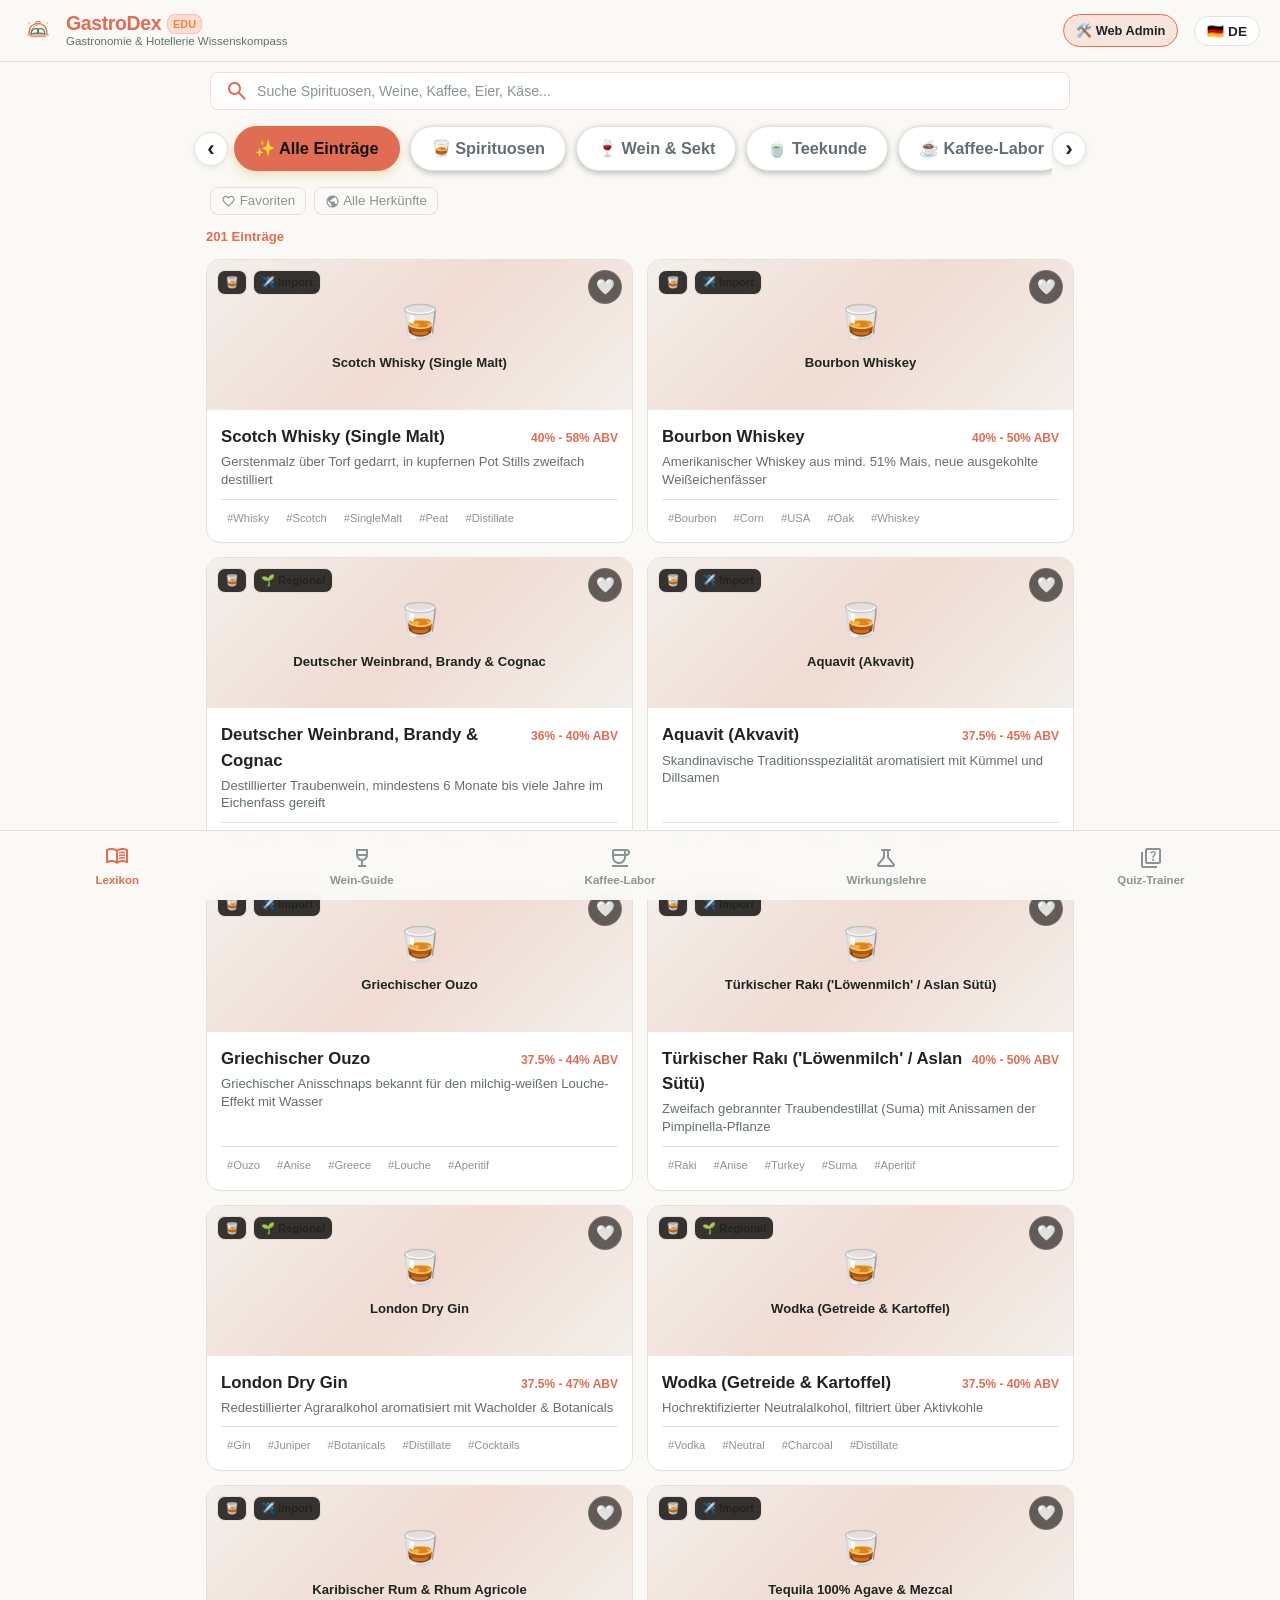
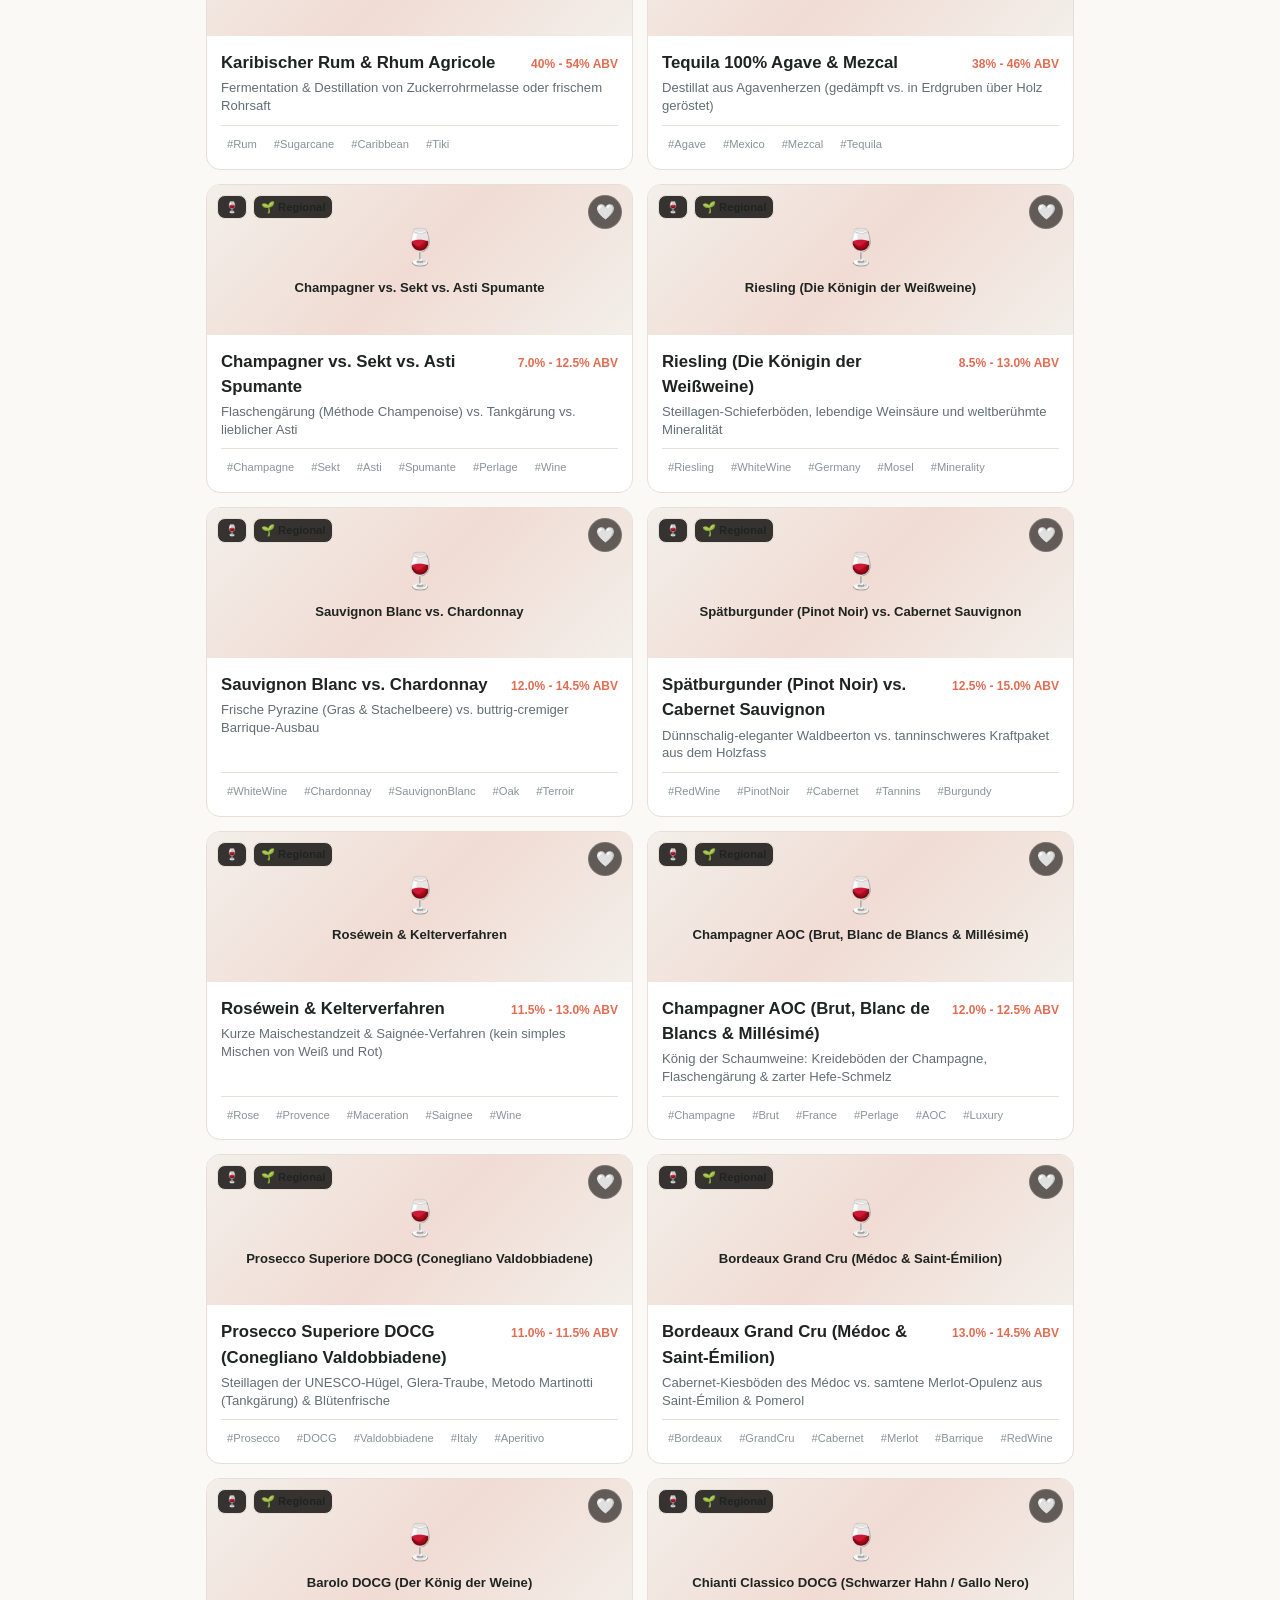
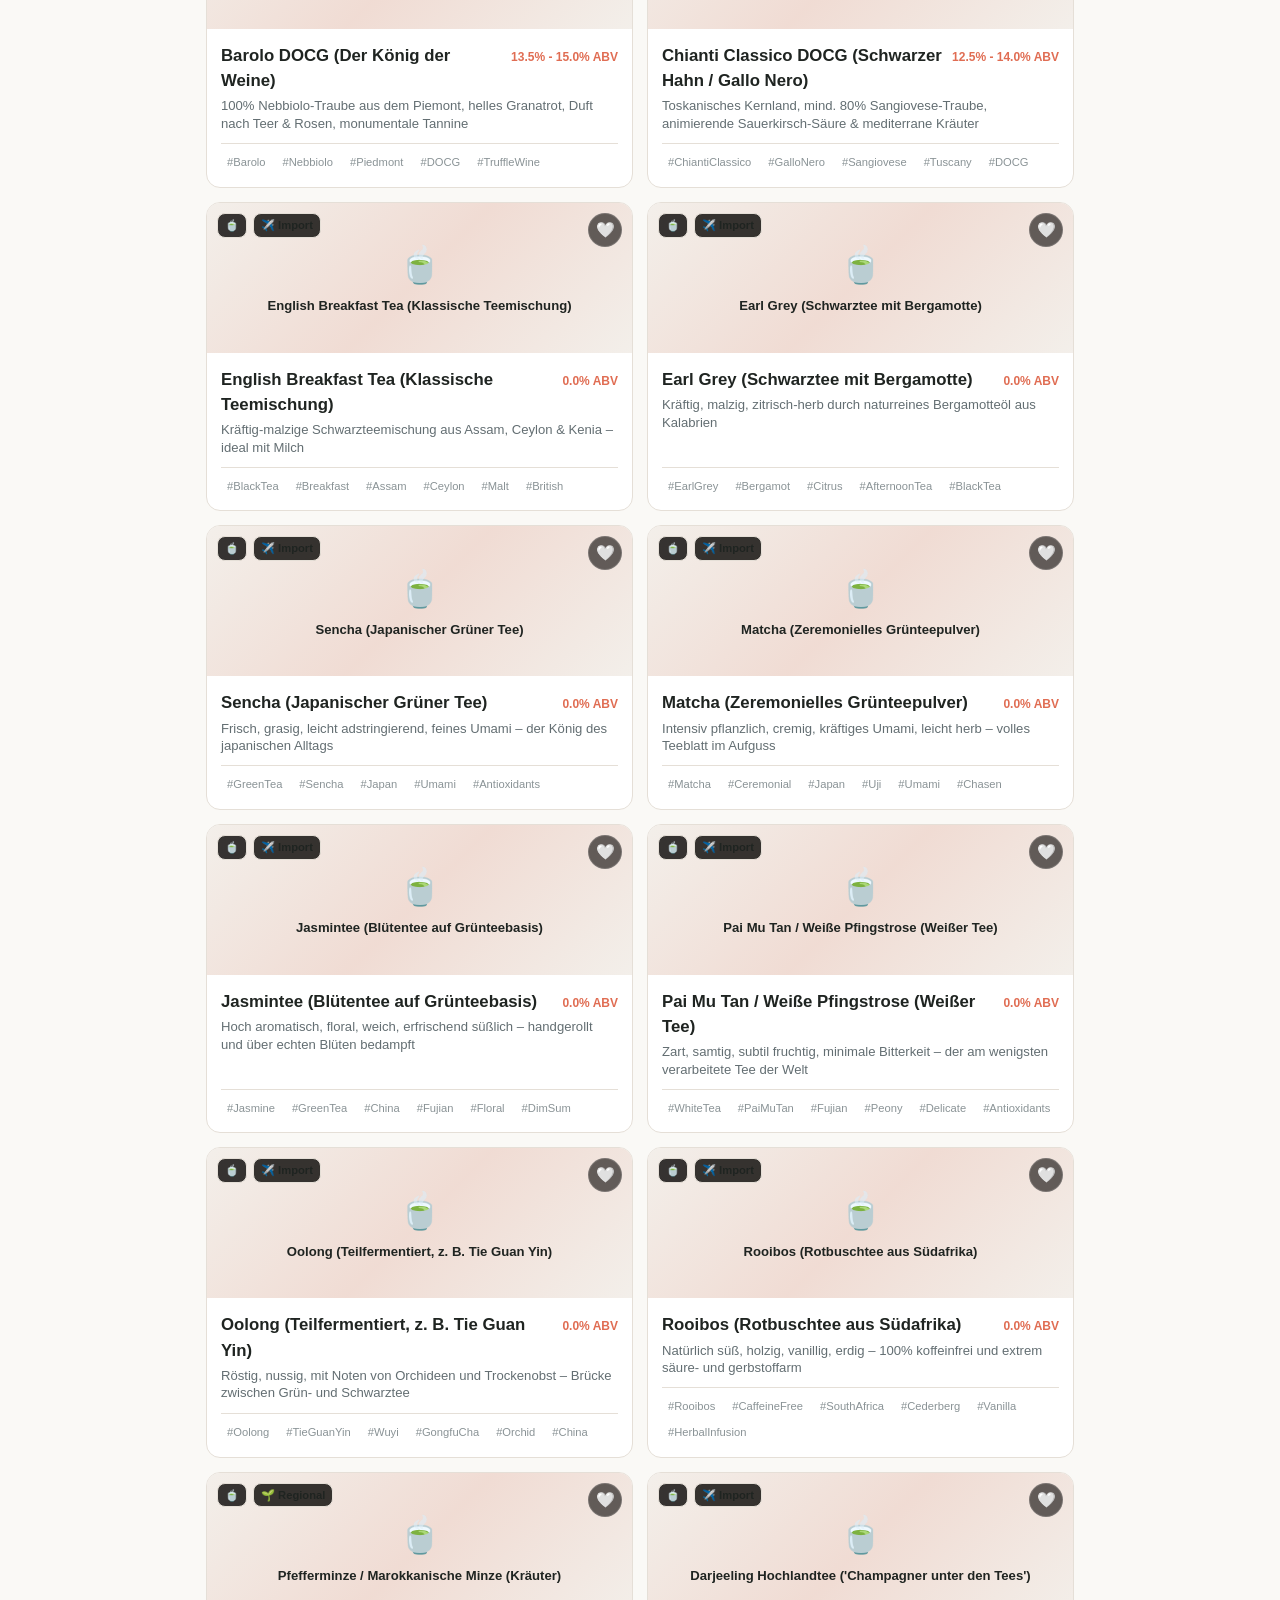
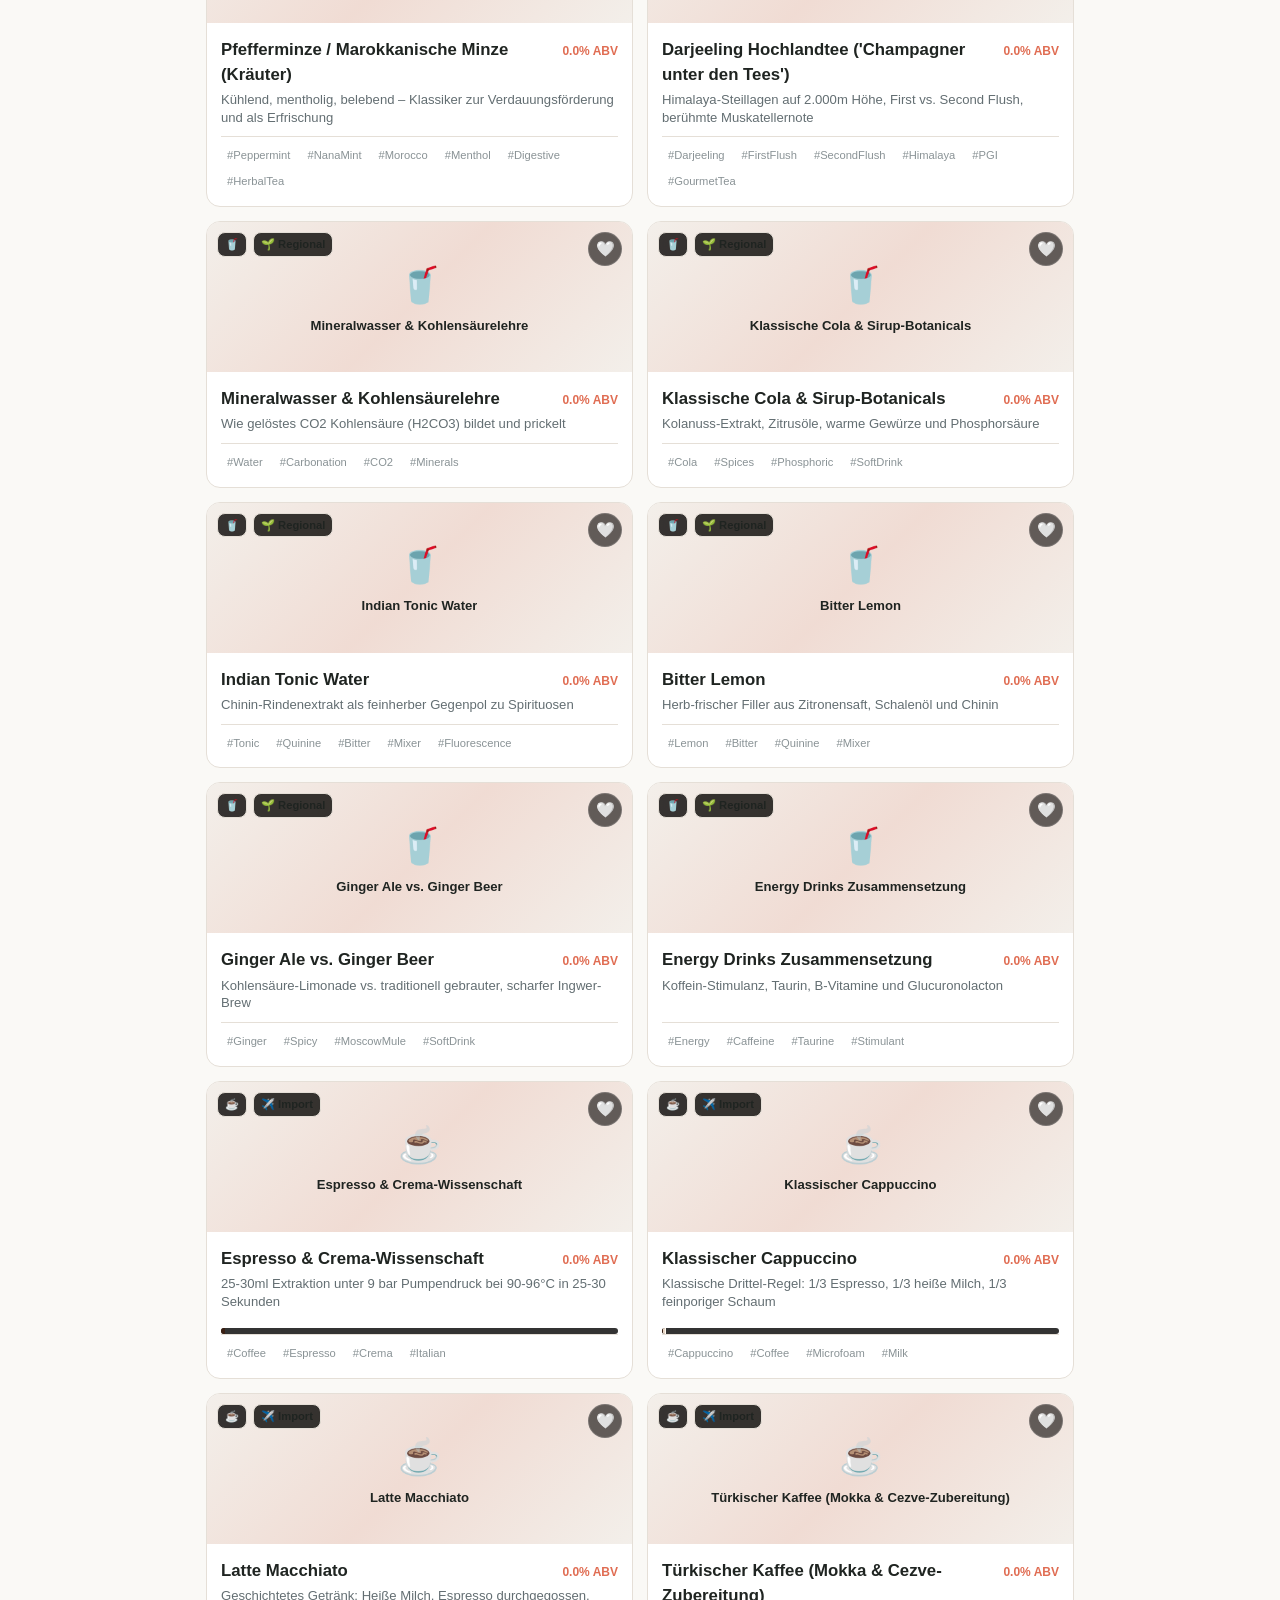
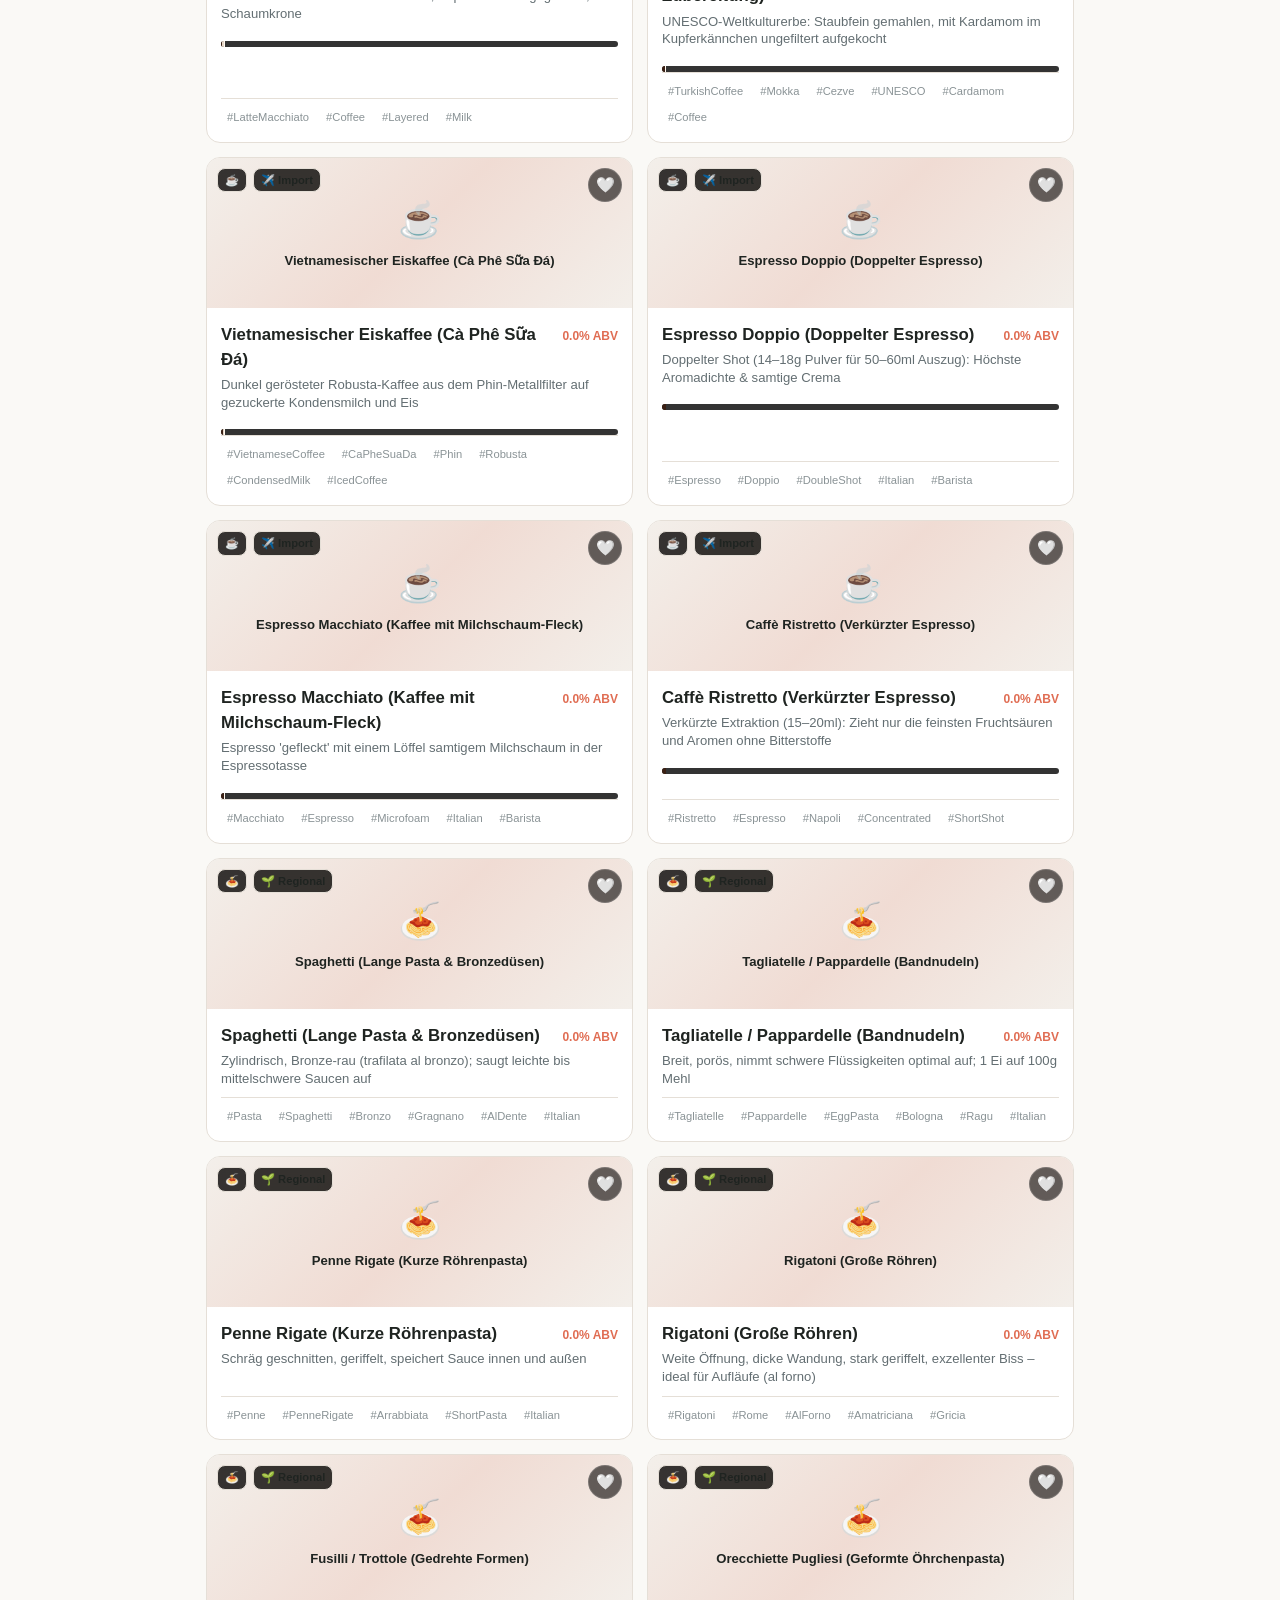
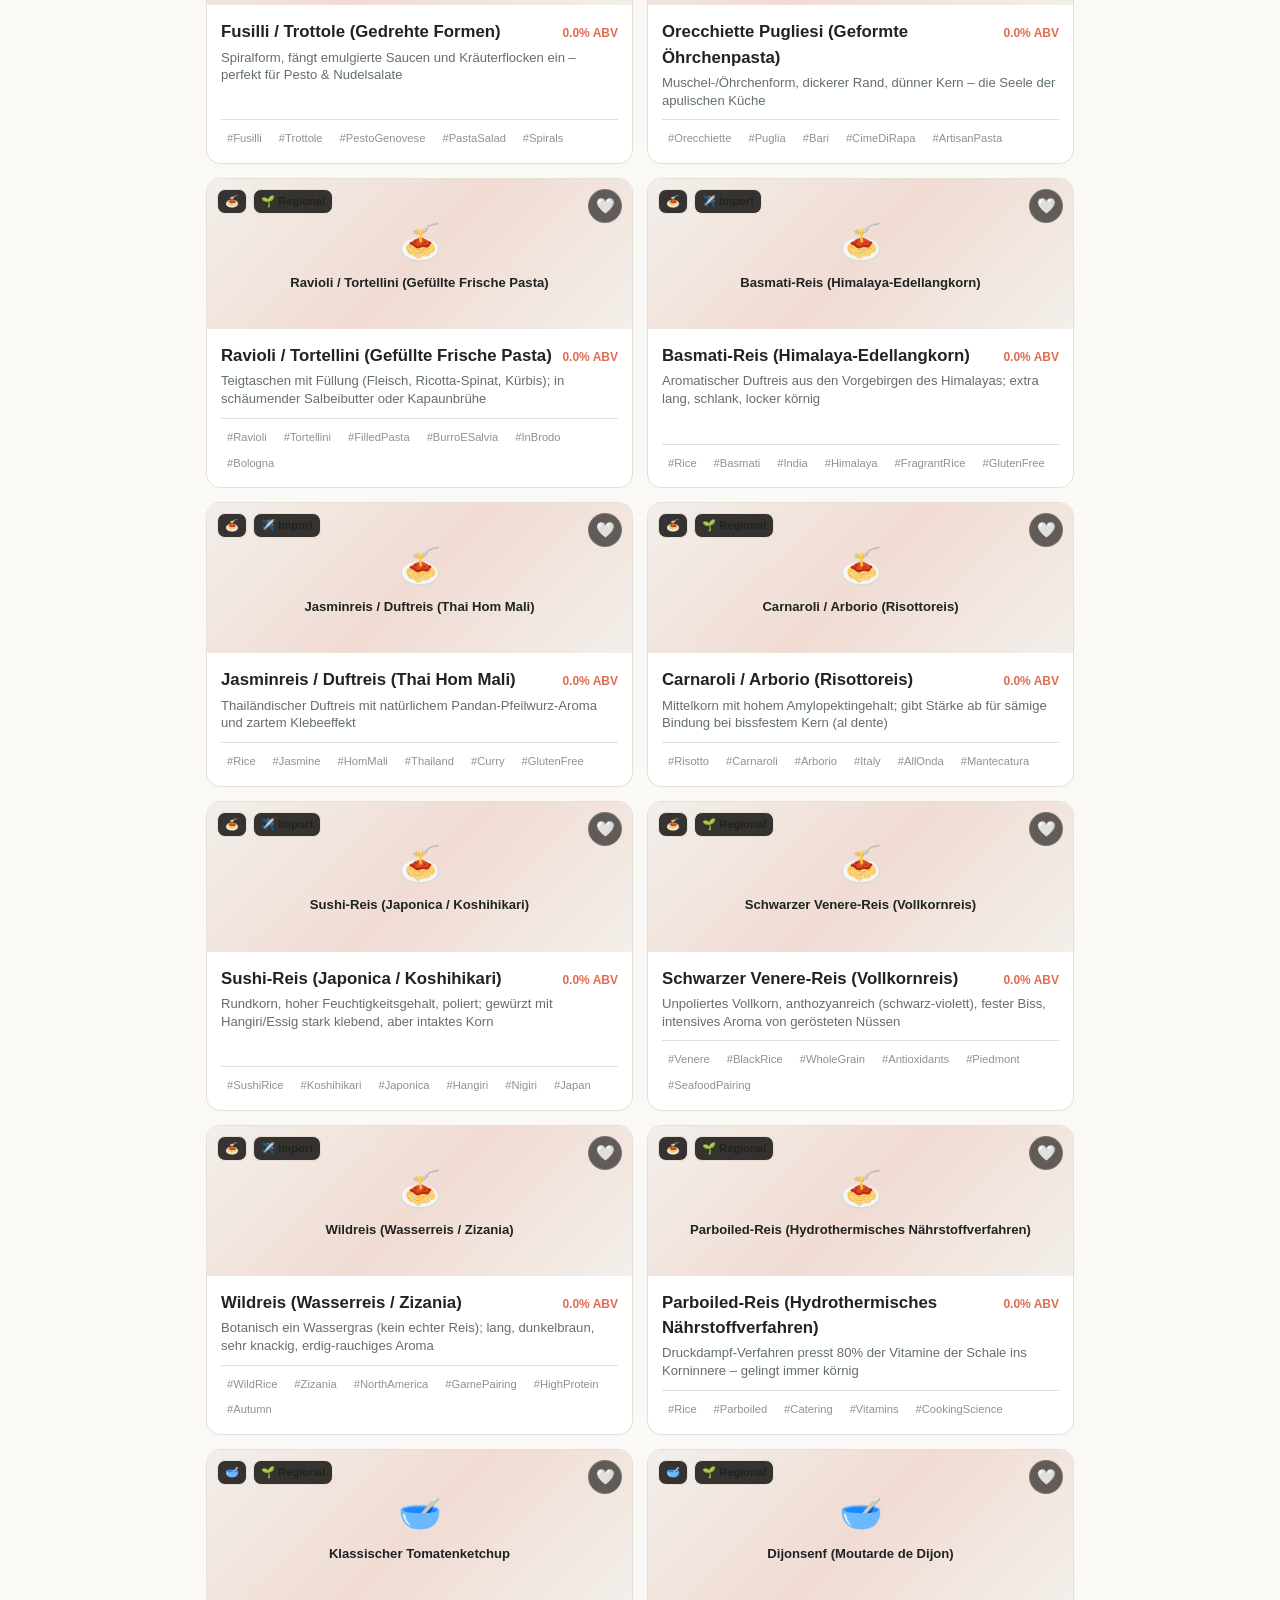
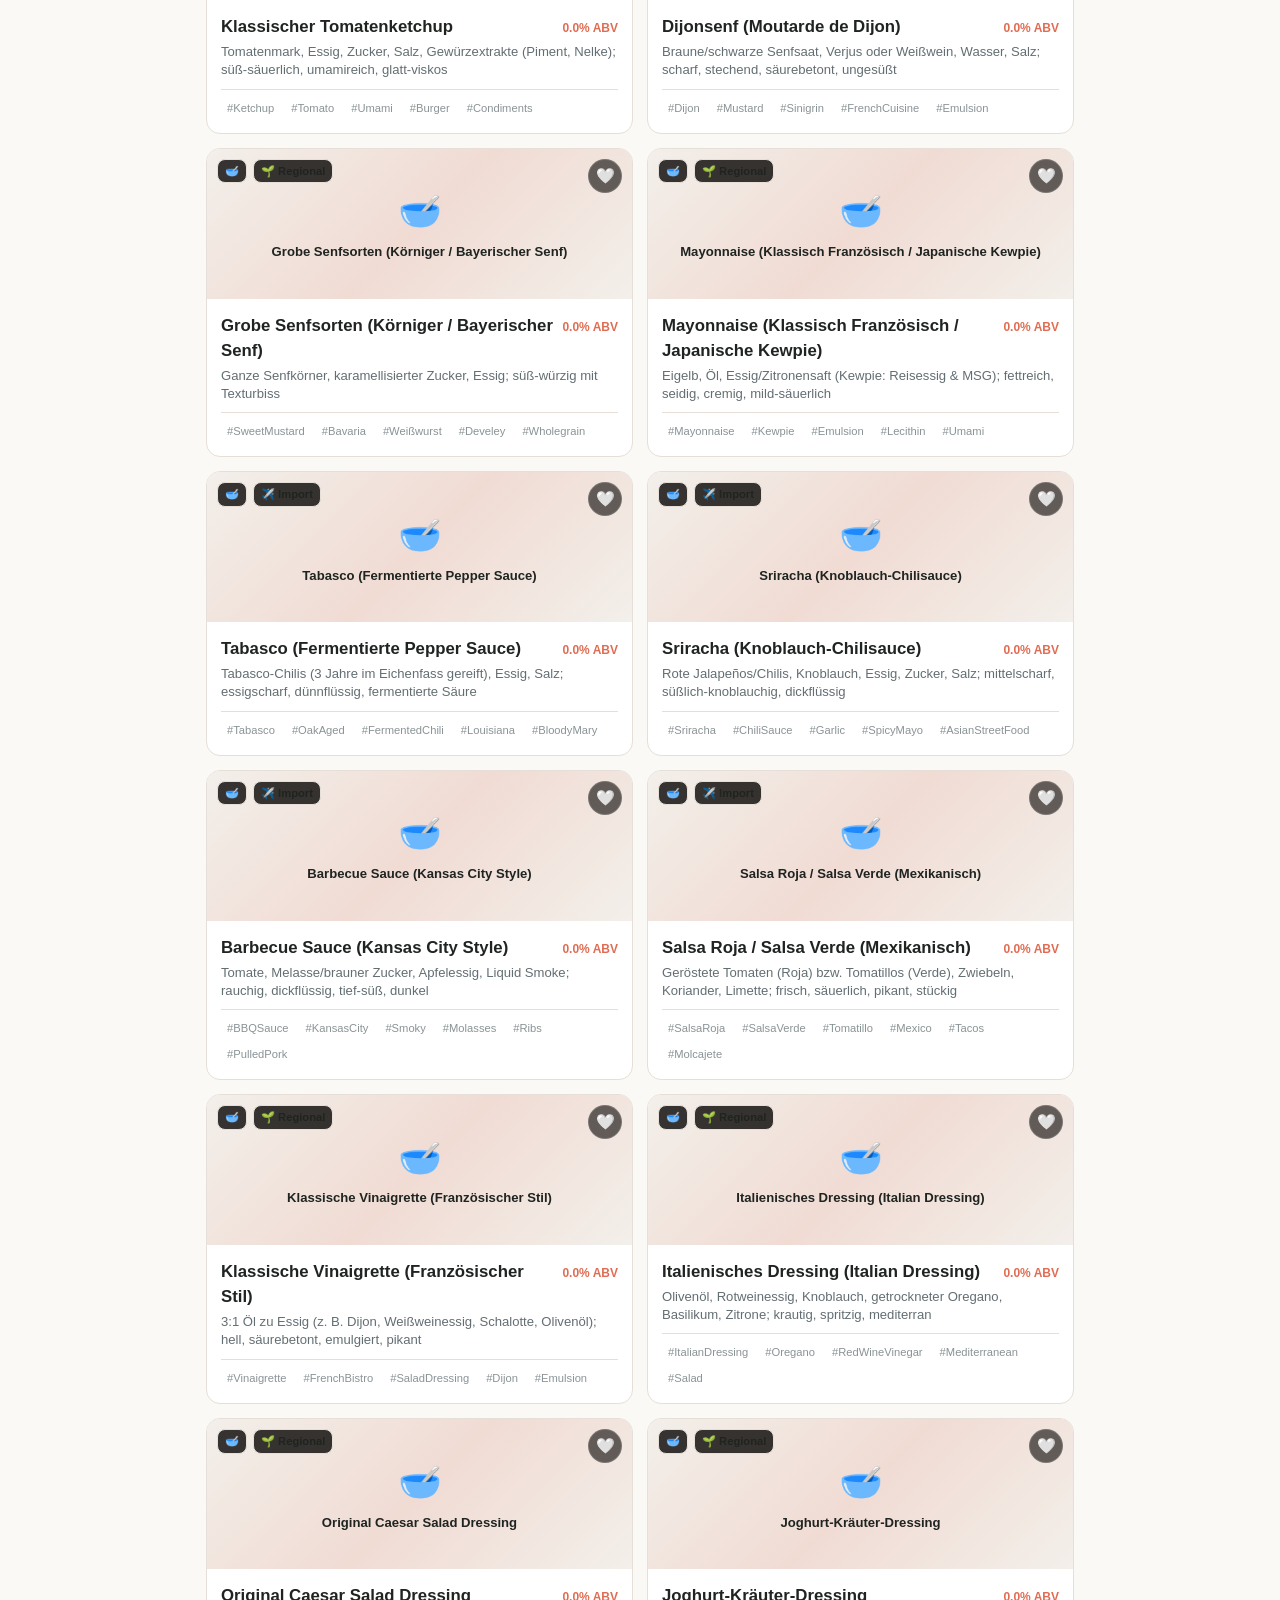
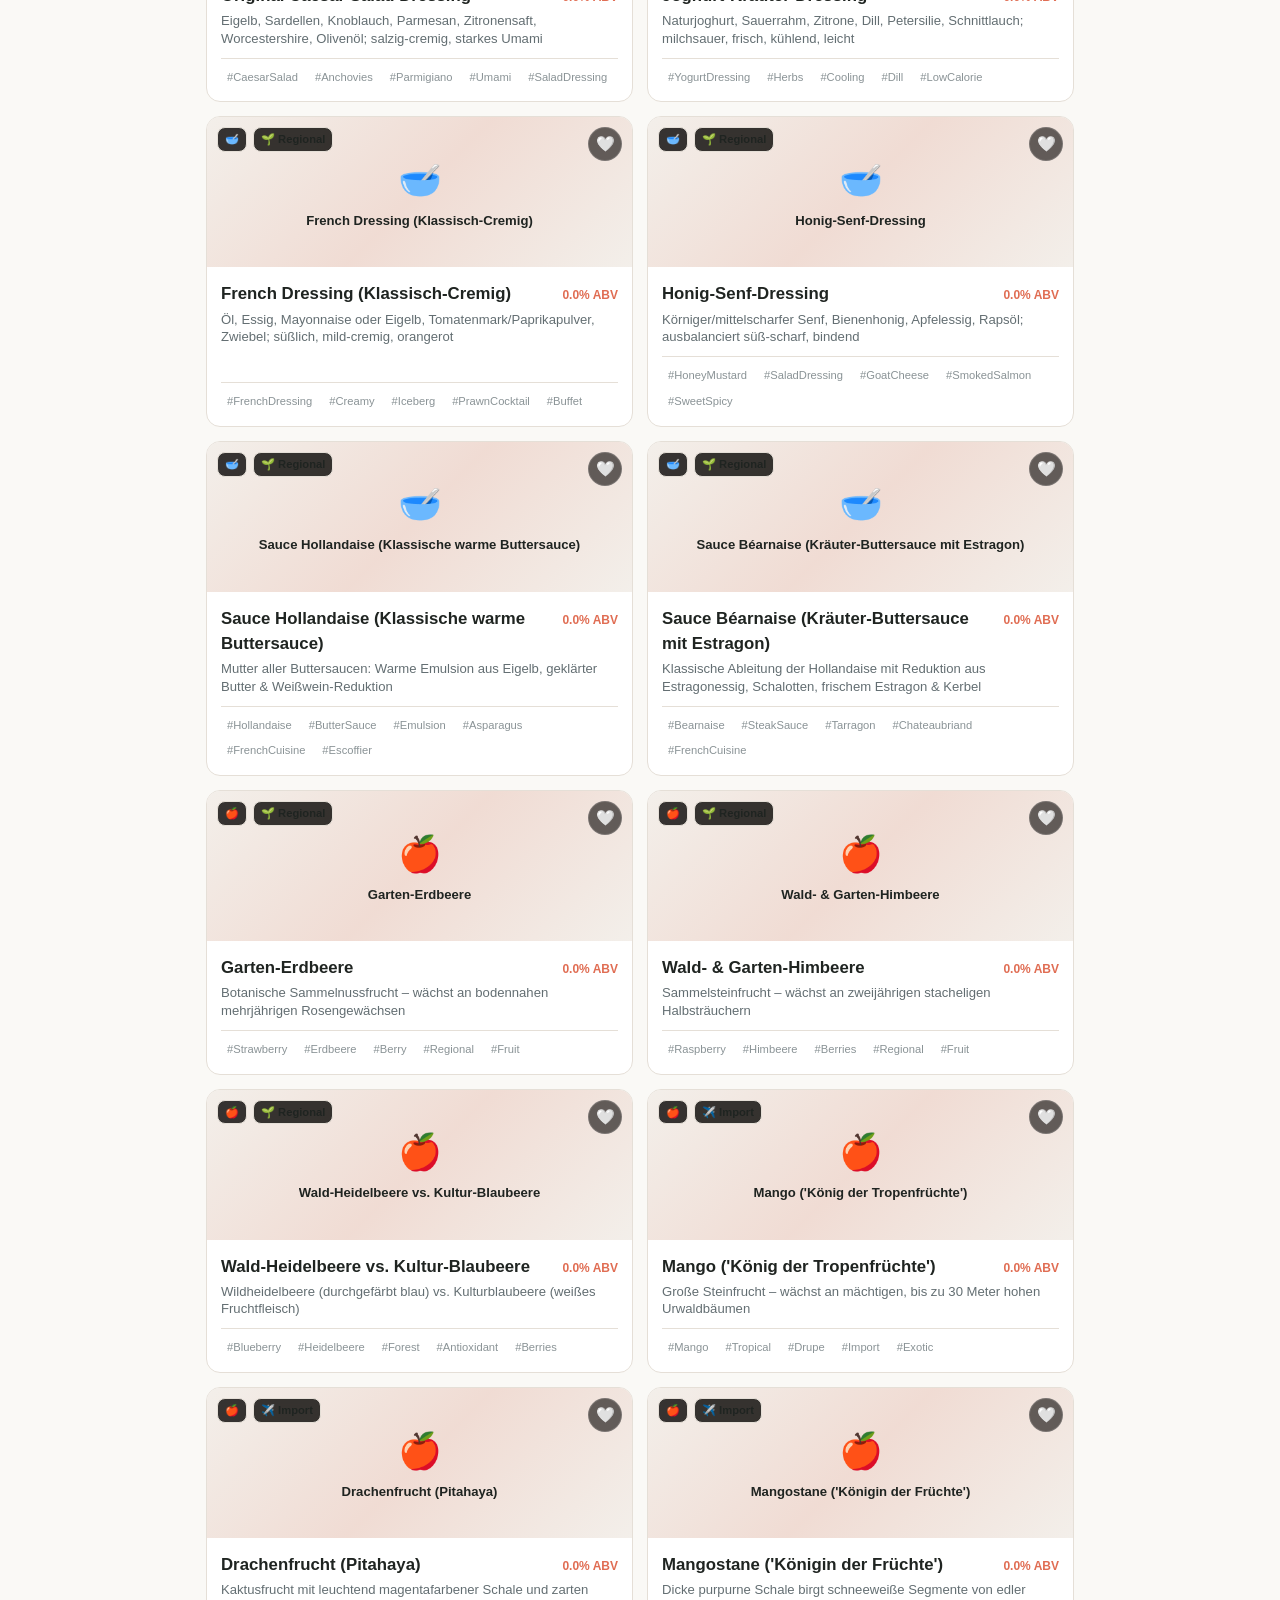
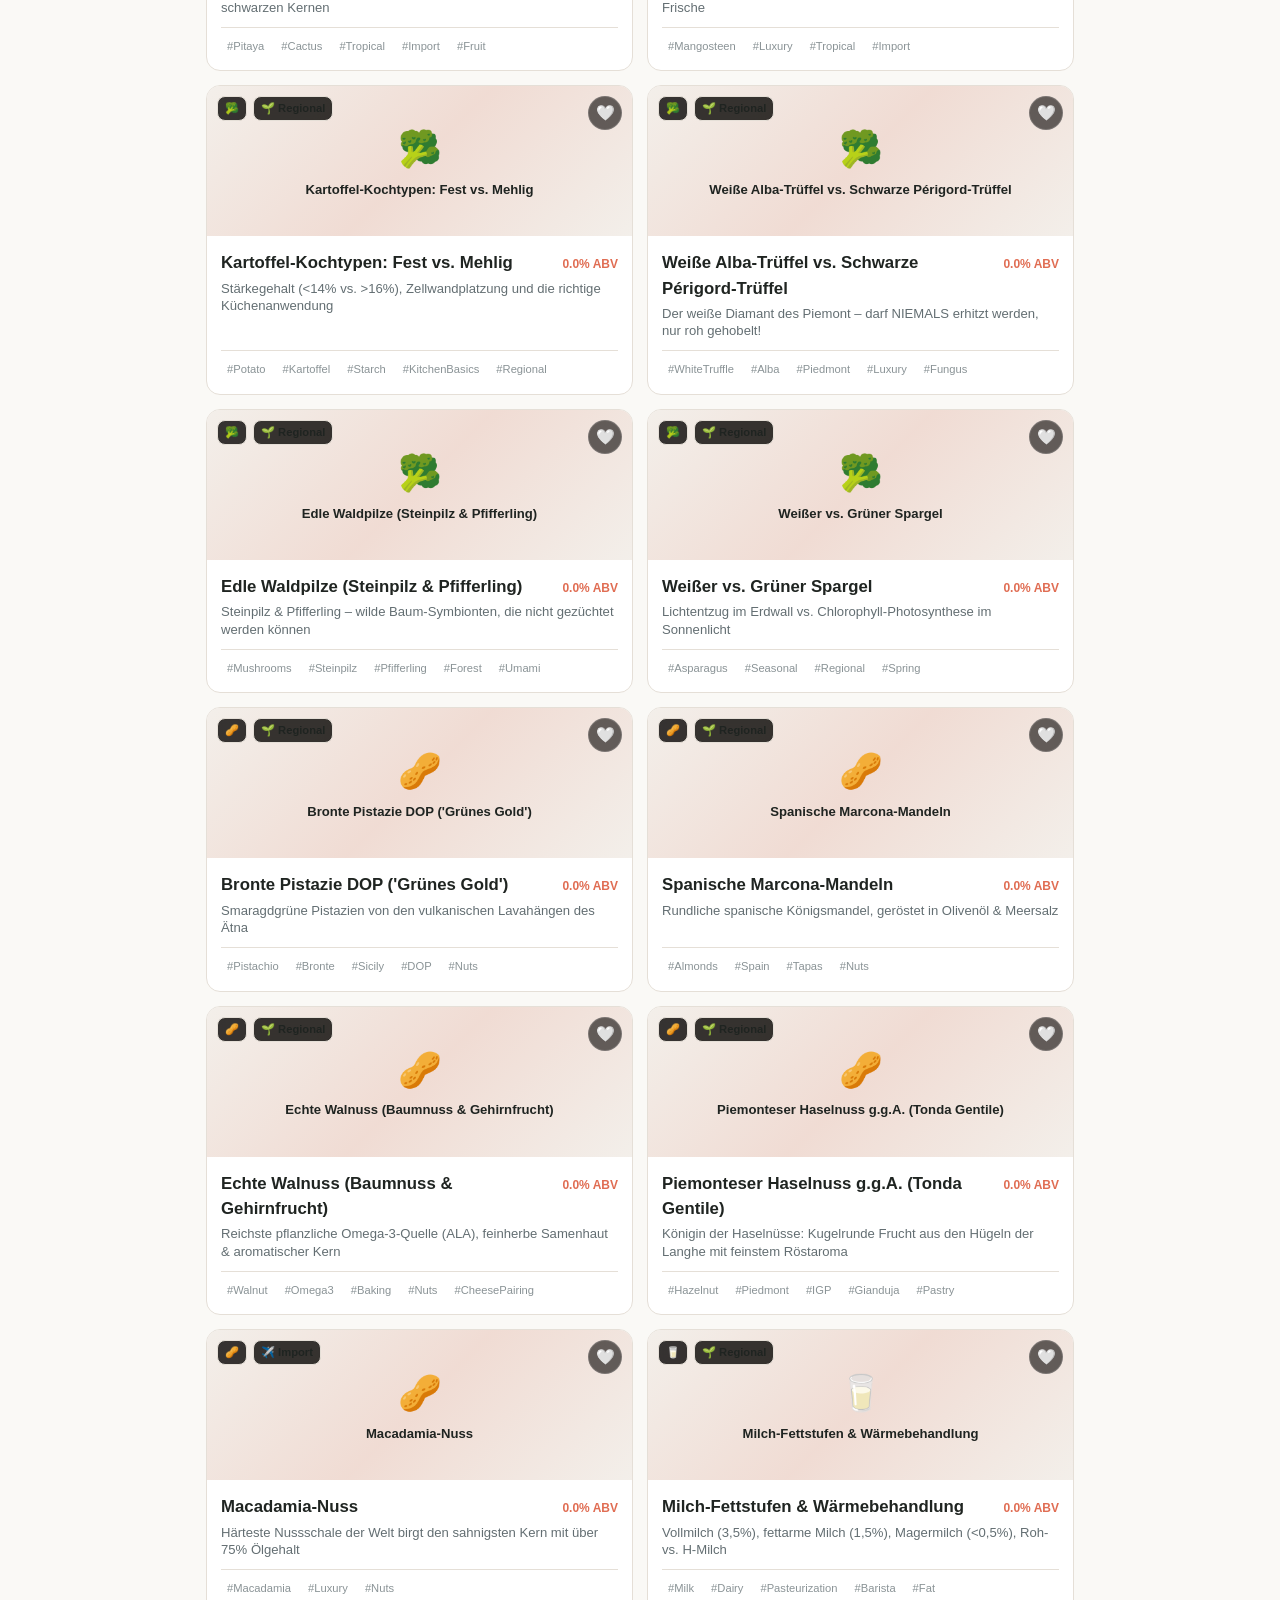
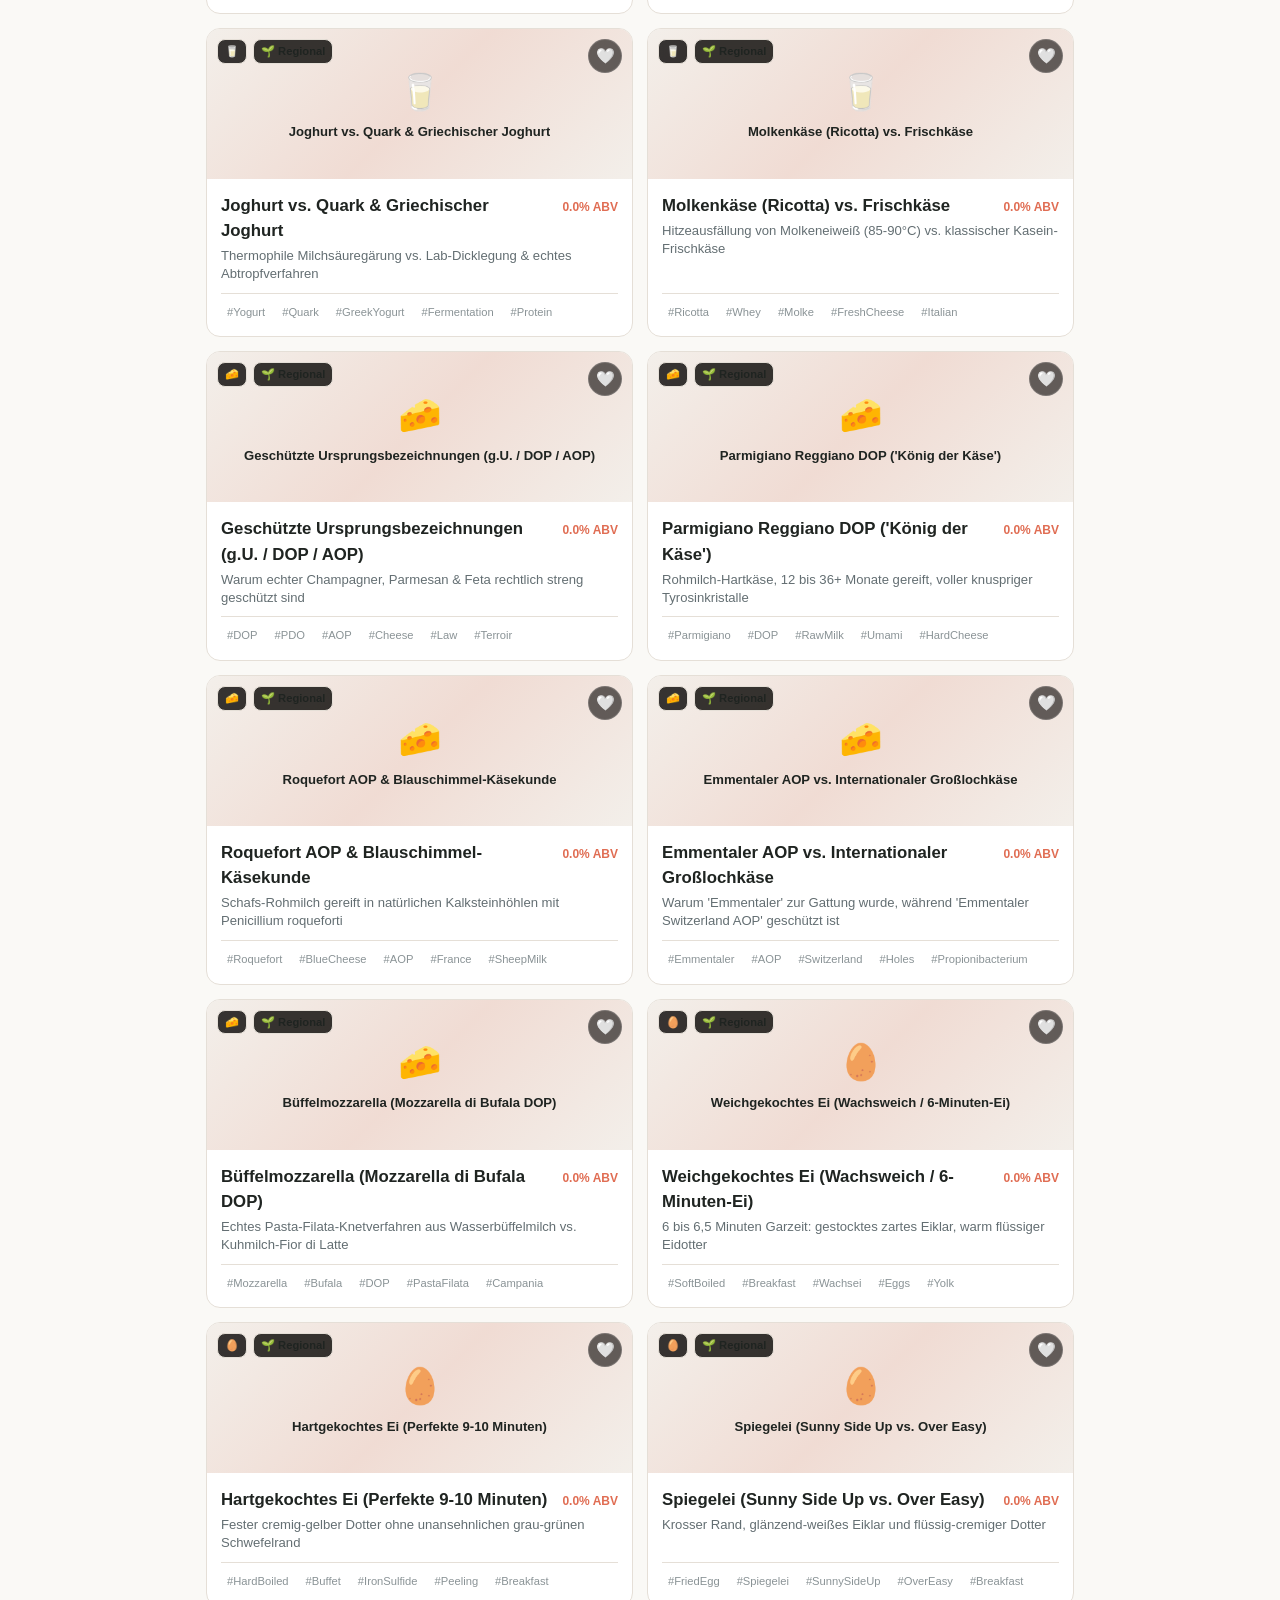
==== app/src/main/assets/pwa/index.html @ 9c5791b6 "feat: integrate Firebase Firestore real-time sync - Add Firebase SDK support to Admin PWA - Implemen" ====
<!DOCTYPE html>
<html lang="de">
<head>
  <meta charset="UTF-8">
  <meta name="viewport" content="width=device-width, initial-scale=1.0, maximum-scale=1.0, user-scalable=no">
  <title>GastroDex - Gastronomie-Wissen, Quiz & Lexikon</title>
  <meta name="description" content="Umfangreiches Spirituosen-, Wein-, Kaffee-, Eier- und Warenkunde-Lexikon mit Multiple-Choice Quiz.">
  <link rel="manifest" href="manifest.json">
  <meta name="theme-color" content="#FAF9F6">
  <meta name="apple-mobile-web-app-capable" content="yes">
  <meta name="apple-mobile-web-app-status-bar-style" content="default">
  <link rel="stylesheet" href="style.css">
  <!-- Google Material Symbols & Fonts -->
  <link rel="preconnect" href="https://fonts.googleapis.com">
  <link rel="preconnect" href="https://fonts.gstatic.com" crossorigin>
  <link href="https://fonts.googleapis.com/css2?family=Plus+Jakarta+Sans:wght@400;500;600;700;800&display=swap" rel="stylesheet">
  <link rel="stylesheet" href="https://fonts.googleapis.com/css2?family=Material+Symbols+Outlined:opsz,wght,FILL,GRAD@20..48,100..700,0..1,-50..200" />
  <!-- Firebase SDK -->
  <script src="https://www.gstatic.com/firebasejs/10.14.1/firebase-app-compat.js"></script>
  <script src="https://www.gstatic.com/firebasejs/10.14.1/firebase-firestore-compat.js"></script>
</head>
<body>

  <!-- TOP APP BAR -->
  <header class="top-bar">
    <div class="brand">
      <img src="logo.svg" alt="GastroDex Logo" class="brand-logo" width="36" height="36" />
      <div class="brand-text">
        <div style="display: flex; align-items: center; gap: 6px;">
          <h1>GastroDex</h1>
          <span class="badge-edu">EDU</span>
        </div>
        <p class="brand-subtitle" id="topBarSubtitle">Das Gastronomie Quiz & Lexikon</p>
      </div>
    </div>
    <div class="top-actions">
      <a href="admin.html" class="btn-lang" style="text-decoration: none; margin-right: 6px; background: rgba(224, 109, 83, 0.15); border-color: var(--accent-gold); font-size: 0.8rem;">🛠️ Web Admin</a>
      <button class="btn-lang" id="langToggleBtn" onclick="toggleLanguage()">🇩🇪 DE</button>
    </div>
  </header>

  <!-- PANE 1: CATALOG / LEXIKON -->
  <main id="pane-catalog" class="tab-pane active">
    <div class="hero-search-area">
      <div class="search-box">
        <span class="search-icon material-symbols-outlined">search</span>
        <input type="text" id="searchInput" class="search-input" placeholder="Suche Spirituosen, Weine, Kaffee, Eier, Käse..." />
      </div>
    </div>

    <!-- Category Chips with Scroll Arrows -->
    <div class="category-scroll-wrapper">
      <button class="cat-nav-btn cat-nav-left" onclick="scrollCategories(-240)" aria-label="Zurück">‹</button>
      <div class="category-scroll" id="categoryScroll"></div>
      <button class="cat-nav-btn cat-nav-right" onclick="scrollCategories(240)" aria-label="Weiter">›</button>
    </div>

    <!-- Quick Toggle Filters (Favorites, Regional/Import) -->
    <div class="sub-filters">
      <button class="filter-btn" id="filterFavBtn" onclick="toggleFavoriteFilter()">
        <span class="material-symbols-outlined" style="font-size: 15px; vertical-align: middle;">favorite</span>
        <span id="filterFavLabel">Favoriten</span>
      </button>
      <button class="filter-btn" id="filterImportBtn" onclick="cycleImportFilter()">
        <span class="material-symbols-outlined" style="font-size: 15px; vertical-align: middle;">public</span>
        <span id="filterImportLabel">Alle Herkünfte</span>
      </button>
    </div>

    <div class="container" style="display: flex; justify-content: space-between; align-items: center; margin-bottom: 12px;">
      <span id="itemCountBadge" style="font-size: 0.82rem; font-weight: 700; color: var(--accent-gold);"></span>
    </div>

    <!-- Catalog Grid -->
    <div class="container">
      <div class="items-grid" id="catalogGrid"></div>
    </div>
  </main>

  <!-- PANE 2: WINE GUIDE -->
  <main id="pane-wine" class="tab-pane">
    <div class="container" style="padding-top: 16px;">
      <div class="detail-section" style="margin-bottom: 16px;">
        <h2 style="font-size: 1.25rem; font-weight: 800; color: var(--accent-gold); margin-bottom: 8px;">🍷 Wein- & Schaumweinkompass</h2>
        <p style="font-size: 0.88rem; color: var(--text-secondary); line-height: 1.5;">
          Von den feinsten Perlen der Champagne über deutschen Steillagen-Riesling bis hin zum geschützten Asti Spumante DOCG und den Geheimnissen der Roséwein-Kelterung.
        </p>
      </div>

      <div class="detail-section" style="margin-bottom: 14px;">
        <h3 class="detail-section-title">🍾 Das Schaumwein-Dreieck</h3>
        <p class="detail-section-text">
          • <strong>Champagner (AOP):</strong> Ausschließlich Flaschengärung (Méthode Champenoise) in der Champagne; mind. 15 Monate Hefelager lösen Mannoproteine für edle Brioche-Aromen.<br/>
          • <strong>Deutscher Sekt:</strong> Riesling- oder Burgunderbasis; frische Säure, Flaschen- oder Charmat-Tankgärung.<br/>
          • <strong>Asti Spumante (DOCG):</strong> Süße Moscato-Traube; Gärung wird bei ~7% Vol. durch Kälte gestoppt – edle Restsüße ohne Zuckerzusatz!
        </p>
      </div>

      <div class="detail-section" style="margin-bottom: 14px;">
        <h3 class="detail-section-title">🍇 Rebsorten & Kelterung</h3>
        <p class="detail-section-text">
          • <strong>Riesling:</strong> Königin der Weißweine. Hohe Säure, Schiefermineralik, im Alter TDN-Petrolnote.<br/>
          • <strong>Roséwein-Gesetz:</strong> In der EU ist das Zusammenschütten von Weiß- und Rotwein für Stillweine streng verboten! Die Farbe stammt rein aus kurzer Maischestandzeit (2–12h) roter Beerenhäute.
        </p>
      </div>
    </div>
  </main>

  <!-- PANE 3: COFFEE LAB -->
  <main id="pane-coffee" class="tab-pane">
    <div class="container" style="padding-top: 16px;">
      <div class="detail-section" style="margin-bottom: 16px;">
        <h2 style="font-size: 1.25rem; font-weight: 800; color: var(--accent-gold); margin-bottom: 8px;">☕ Kaffeespezialitäten & Schichten-Labor</h2>
        <p style="font-size: 0.88rem; color: var(--text-secondary);">
          Interaktive Getränke-Schichtung im Glas, Extraktionsphysik (9 bar, 25s) und der Unterschied zwischen Arabica und Robusta.
        </p>
      </div>

      <!-- Interactive Drink Comparison with Realistic Glasses -->
      <div class="detail-section" style="margin-bottom: 16px;">
        <h3 class="detail-section-title" style="margin-bottom: 12px;">🥛 Getränke-Schichten im Glas vergleichen</h3>
        
        <!-- Selectors -->
        <div style="display: flex; gap: 10px; align-items: center; margin-bottom: 16px; flex-wrap: wrap;">
          <div style="flex: 1; min-width: 140px;">
            <label style="font-size: 0.75rem; font-weight: 700; color: var(--text-muted); display: block; margin-bottom: 4px;">GETRÄNK 1:</label>
            <select id="coffeeSelectLeft" class="form-select" onchange="updateCoffeeComparison()" style="width: 100%; font-weight: 700;">
              <option value="coffee_cappuccino" selected>Cappuccino</option>
              <option value="coffee_latte_macchiato">Latte Macchiato</option>
              <option value="coffee_espresso">Espresso</option>
              <option value="coffee_flat_white">Flat White</option>
              <option value="coffee_caffe_latte">Caffè Latte</option>
              <option value="coffee_americano">Americano</option>
            </select>
          </div>
          <div style="font-size: 1.2rem; font-weight: 800; color: var(--accent-gold); padding-top: 16px;">⚡</div>
          <div style="flex: 1; min-width: 140px;">
            <label style="font-size: 0.75rem; font-weight: 700; color: var(--text-muted); display: block; margin-bottom: 4px;">GETRÄNK 2:</label>
            <select id="coffeeSelectRight" class="form-select" onchange="updateCoffeeComparison()" style="width: 100%; font-weight: 700;">
              <option value="coffee_cappuccino">Cappuccino</option>
              <option value="coffee_latte_macchiato" selected>Latte Macchiato</option>
              <option value="coffee_espresso">Espresso</option>
              <option value="coffee_flat_white">Flat White</option>
              <option value="coffee_caffe_latte">Caffè Latte</option>
              <option value="coffee_americano">Americano</option>
            </select>
          </div>
        </div>

        <!-- Glass comparison container -->
        <div class="coffee-glasses-row">
          <div class="coffee-glass-col">
            <h4 id="coffeeNameLeft" class="coffee-glass-title">Cappuccino</h4>
            <div id="coffeeCupLeft" class="coffee-glass"></div>
            <div id="coffeeLegendLeft" class="coffee-glass-legend"></div>
          </div>
          <div class="coffee-glass-col">
            <h4 id="coffeeNameRight" class="coffee-glass-title">Latte Macchiato</h4>
            <div id="coffeeCupRight" class="coffee-glass"></div>
            <div id="coffeeLegendRight" class="coffee-glass-legend"></div>
          </div>
        </div>

        <!-- Quick comparison summary -->
        <div id="coffeeComparisonSummary" class="coffee-comparison-box"></div>
      </div>

      <div class="detail-section">
        <h3 class="detail-section-title">🌱 Arabica vs. Robusta</h3>
        <p class="detail-section-text">
          • <strong>Arabica:</strong> Hochlagen (1000–2200m), feine Fruchtsäuren, 60% mehr Fette/Öle.<br/>
          • <strong>Robusta:</strong> Tiefland (0–800m), doppelter Koffeingehalt (2,2%), weniger Fett -> erzeugt die dichte, nussbraune Crema im echten italienischen Espresso!
        </p>
      </div>
    </div>
  </main>

  <!-- PANE 4: SCIENCE / WIRKUNGSLEHRE -->
  <main id="pane-science" class="tab-pane">
    <div class="container" style="padding-top: 16px;">
      <div class="detail-section" style="margin-bottom: 16px;">
        <h2 style="font-size: 1.25rem; font-weight: 800; color: var(--accent-gold); margin-bottom: 8px;">🔬 Wirkungslehre & Gastronomie-Physik</h2>
        <p style="font-size: 0.88rem; color: var(--text-secondary);">
          Die chemischen und biologischen Vorgänge hinter Gärung, Destillation, Kohlensäure, Milch- und Eierkunde verständlich erklärt.
        </p>
      </div>

      <div class="detail-section" style="margin-bottom: 14px;">
        <h3 class="detail-section-title">⚗️ Destillation vs. Fermentation</h3>
        <p class="detail-section-text">
          • <strong>Fermentation (Gärung):</strong> Hefen wandeln Einfachzucker (Fruktose, Glukose) unter Sauerstoffabschluss in Ethanol und CO2 um (Bier max. 12%, Wein max. 16%).<br/>
          • <strong>Destillation (Brennen):</strong> Trennt Alkohol (Siedepunkt 78,3°C) vom Wasser (100°C) durch Verdampfen und anschließendes Kondensieren in Kupferkühlern.
        </p>
      </div>

      <div class="detail-section" style="margin-bottom: 14px;">
        <h3 class="detail-section-title">🫧 Kohlensäure & Henry-Gesetz</h3>
        <p class="detail-section-text">
          Gase lösen sich in kalten Flüssigkeiten physikalisch stabiler als in warmen. Eiskaltes Mineralwasser oder Tonic bindet CO2 fest im Glas; bei Erwärmung perlt es explosionsartig aus.
        </p>
      </div>

      <div class="detail-section">
        <h3 class="detail-section-title">🍳 Eier-Chemie: 62°C vs. 68°C</h3>
        <p class="detail-section-text">
          Eiklar gerinnt bei 62–65°C; Eidotter verdickt erst bei 65–70°C. Dieser thermische Abstand ermöglicht das perfekte wachsweiche Frühstücksei (6 Min) und das Onsen-Ei bei 64,5°C.
        </p>
      </div>
    </div>
  </main>

  <!-- PANE 5: QUIZ TRAINER (10 QUESTIONS WITH CATEGORY FILTER) -->
  <main id="pane-quiz" class="tab-pane">
    <div class="container" style="padding-top: 16px;">
      
      <!-- Quiz Header & Settings Card -->
      <div class="detail-section" style="margin-bottom: 16px;">
        <div style="display: flex; justify-content: space-between; align-items: baseline; margin-bottom: 8px;">
          <h2 style="font-size: 1.2rem; font-weight: 800; color: var(--accent-gold);">🎯 Multiple-Choice Team-Quiz</h2>
          <span id="quizCategoryDisplay" style="font-size: 0.8rem; font-weight: 700; color: var(--text-muted);"></span>
        </div>

        <p style="font-size: 0.85rem; color: var(--text-secondary); margin-bottom: 12px;">
          Wähle eine Kategorie oder mixe alle Bereiche für deine 10 Prüfungsfragen:
        </p>

        <!-- Category selector buttons -->
        <div id="quizCategoryButtons" style="display: flex; gap: 6px; flex-wrap: wrap; margin-bottom: 12px;"></div>
      </div>

      <!-- Active Question Card -->
      <div id="quizActiveCard" class="quiz-card">
        <div>
          <div style="display: flex; justify-content: space-between; font-size: 0.8rem; color: var(--text-muted); margin-bottom: 6px;">
            <span id="quizProgressText">Frage 1 von 10</span>
          </div>
          <div class="quiz-progress-bar">
            <div id="quizProgressFill" class="quiz-progress-fill" style="width: 10%"></div>
          </div>
        </div>

        <h3 id="quizQuestionText" class="quiz-question-text"></h3>

        <!-- 4 Multiple Choice Options -->
        <div id="quizOptionsList" class="quiz-options-list"></div>

        <!-- Explanation Box -->
        <div id="quizExplanationBox" class="quiz-explanation-box" style="display: none;"></div>

        <!-- Next Question Button -->
        <button id="quizNextBtn" class="btn-primary" style="display: none;" onclick="nextQuestion()">
          Nächste Frage ➜
        </button>
      </div>

      <!-- Completed Scorecard Card -->
      <div id="quizCompletedCard" class="quiz-card" style="display: none; text-align: center;">
        <div style="font-size: 3rem;">🏆</div>
        <h3 style="font-size: 1.4rem; font-weight: 800;">Schulung abgeschlossen!</h3>
        <p id="quizScoreRate" style="font-size: 1.3rem; font-weight: 800; color: var(--success);"></p>
        <p id="quizScoreDetail" style="font-size: 0.9rem; color: var(--text-muted);"></p>

        <div style="margin: 16px 0; text-align: left;">
          <label style="font-size: 0.8rem; font-weight: 700; color: var(--text-secondary);">Dein Name für den Barchef-Bericht:</label>
          <input type="text" id="quizStaffName" class="form-input" style="width: 100%; margin-top: 4px;" placeholder="z.B. Anna Müller (Chef de Rang)" />
        </div>

        <button class="btn-primary" style="width: 100%; margin-bottom: 8px;" onclick="shareQuizScore()">
          📤 Ergebnis an Barchef / Quizmaster senden
        </button>
        <button class="btn-secondary" style="width: 100%;" onclick="initQuizSession(quizCategory, 10)">
          🔄 Quiz erneut starten
        </button>
      </div>

    </div>
  </main>

  <!-- ITEM DETAIL MODAL (1:1 Android App Quality) -->
  <div id="detailModal" class="modal-overlay">
    <div class="modal-content" style="max-width: 680px;">
      <!-- Modal Top Controls -->
      <div style="position: absolute; top: 14px; right: 14px; display: flex; gap: 8px; z-index: 20;">
        <button id="detailShareBtn" class="modal-close-btn" style="position: static;" onclick="shareCurrentItem()" title="Eintrag teilen">🔗</button>
        <button id="detailFavBtn" class="modal-close-btn" style="position: static;" onclick="toggleCurrentItemFavorite()" title="Favorit">🤍</button>
        <button class="modal-close-btn" style="position: static;" onclick="closeDetailModal()" title="Schließen">✕</button>
      </div>

      <!-- Hero Header Image -->
      <div class="detail-hero" style="height: 240px; background: #1a1614; position: relative;">
        <img id="detailImage" class="detail-hero-img" src="" alt="Detail" />
        <div id="detailPlaceholder" class="item-placeholder" style="display:none; height: 100%; border-radius: 0;"></div>
        <div style="position: absolute; bottom: 0; left: 0; right: 0; height: 100px; background: linear-gradient(to top, rgba(0,0,0,0.85) 0%, transparent 100%); pointer-events: none;"></div>
        <!-- Hero Badges -->
        <div style="position: absolute; bottom: 14px; left: 16px; display: flex; gap: 8px; align-items: center; z-index: 5;">
          <span id="detailCategoryBadge" style="background: var(--accent-gold); color: #000; font-weight: 800; font-size: 0.72rem; padding: 3px 8px; border-radius: 6px;"></span>
          <span id="detailImportBadge" style="background: rgba(0,0,0,0.65); color: #fff; font-weight: 700; font-size: 0.72rem; padding: 3px 8px; border-radius: 6px; border: 1px solid rgba(255,255,255,0.2);"></span>
        </div>
      </div>

      <!-- Body Content -->
      <div class="detail-body">
        <div>
          <div style="display: flex; justify-content: space-between; align-items: baseline; gap: 10px;">
            <h2 id="detailTitle" style="font-size: 1.4rem; font-weight: 800; color: var(--text-primary);"></h2>
            <span id="detailAbv" style="font-size: 0.95rem; font-weight: 800; color: var(--accent-gold); white-space: nowrap;"></span>
          </div>
          <p id="detailSubtitle" style="font-size: 0.9rem; color: var(--text-secondary); margin-top: 4px; line-height: 1.4;"></p>
        </div>

        <!-- Quick Info Grid -->
        <div class="detail-section" style="background: var(--bg-surface-variant); border-radius: var(--radius-md);">
          <div style="display: grid; grid-template-columns: repeat(auto-fit, minmax(130px, 1fr)); gap: 12px; text-align: center;">
            <div style="padding: 6px;">
              <div style="font-size: 0.72rem; font-weight: 700; color: var(--text-muted); text-transform: uppercase;">Herkunft</div>
              <div id="detailOrigin" style="font-weight: 700; font-size: 0.88rem; color: var(--text-primary); margin-top: 2px;"></div>
            </div>
            <div style="padding: 6px;">
              <div style="font-size: 0.72rem; font-weight: 700; color: var(--text-muted); text-transform: uppercase;">Herstellung</div>
              <div id="detailProcess" style="font-weight: 700; font-size: 0.88rem; color: var(--accent-gold); margin-top: 2px;"></div>
            </div>
            <div style="padding: 6px;">
              <div style="font-size: 0.72rem; font-weight: 700; color: var(--text-muted); text-transform: uppercase;">Kennwert</div>
              <div id="detailKennwert" style="font-weight: 700; font-size: 0.88rem; color: var(--text-primary); margin-top: 2px;"></div>
            </div>
          </div>
        </div>

        <!-- High-Contrast Gast-Fragen Card -->
        <div class="detail-section faq-highlight-box" id="detailFaqBox">
          <h4 class="detail-section-title" style="color: var(--accent-gold); font-size: 0.9rem;">
            <span class="material-symbols-outlined" style="font-size: 18px;">help_outline</span>
            Gastfragen souverän beantworten
          </h4>
          <p id="detailFaq" class="detail-section-text" style="color: #ffffff; font-size: 0.92rem; line-height: 1.6;"></p>
        </div>

        <!-- Wissenschaft & Herstellung -->
        <div class="detail-section" id="detailScienceBox">
          <h4 class="detail-section-title">
            <span class="material-symbols-outlined" style="font-size: 18px;">science</span>
            Wissenschaft & Herstellung
          </h4>
          <p id="detailScience" class="detail-section-text"></p>
        </div>

        <!-- Rohstoffe & Botanicals -->
        <div class="detail-section" id="detailRawMaterialBox">
          <h4 class="detail-section-title">
            <span class="material-symbols-outlined" style="font-size: 18px;">spa</span>
            Rohstoffe & Botanicals
          </h4>
          <p id="detailRawMaterial" class="detail-section-text"></p>
        </div>

        <!-- Sensorik & Geschmacksprofil -->
        <div class="detail-section" id="detailTasteBox">
          <h4 class="detail-section-title">
            <span class="material-symbols-outlined" style="font-size: 18px;">restaurant</span>
            Sensorik & Geschmacksprofil
          </h4>
          <p id="detailTaste" class="detail-section-text"></p>
        </div>

        <!-- Servierempfehlung & Gastronomie-Einsatz -->
        <div class="detail-section" id="detailCulinaryBox">
          <h4 class="detail-section-title">
            <span class="material-symbols-outlined" style="font-size: 18px;">local_bar</span>
            Servierempfehlung & Gastronomie-Einsatz
          </h4>
          <p id="detailCulinary" class="detail-section-text"></p>
        </div>

        <!-- Allergen- & Inhaltsstoffhinweis Card -->
        <div id="detailAllergenSection" class="detail-section allergen-highlight-box" style="display: none;">
          <h4 class="detail-section-title" style="color: #ff6b6b; font-size: 0.85rem;">
            <span class="material-symbols-outlined" style="font-size: 18px;">warning</span>
            Allergen- & Inhaltsstoffhinweis (EU)
          </h4>
          <p id="detailAllergens" class="detail-section-text" style="color: #ffe3e3; font-weight: 600;"></p>
        </div>

        <!-- Tags Container -->
        <div id="detailTagsContainer" style="display: flex; gap: 6px; flex-wrap: wrap; margin-top: 4px;">
          <!-- Injected by JS -->
        </div>

        <!-- Bar- & Lagerbestand -->
        <div class="stock-stepper-box" id="detailStockBox">
          <div>
            <div style="font-size: 0.82rem; font-weight: 700; color: var(--text-primary);">Bar- & Lagerbestand</div>
            <div id="detailLocation" style="font-size: 0.75rem; color: var(--text-muted);">Zentrallager</div>
          </div>
          <div style="display: flex; align-items: center; gap: 12px;">
            <button class="stepper-btn" onclick="changeStockInDetail(-1)">−</button>
            <span id="detailStockCount" class="stock-count-display">0</span>
            <button class="stepper-btn" onclick="changeStockInDetail(1)">+</button>
          </div>
        </div>
      </div>
    </div>
  </div>

  <!-- BOTTOM NAVIGATION -->
  <nav class="bottom-nav">
    <button class="nav-item active" id="tab-catalog" onclick="switchTab('catalog')">
      <span class="nav-item-icon material-symbols-outlined">menu_book</span>
      <span id="tabCatalogLabel">Lexikon</span>
    </button>
    <button class="nav-item" id="tab-wine" onclick="switchTab('wine')">
      <span class="nav-item-icon material-symbols-outlined">wine_bar</span>
      <span id="tabWineLabel">Wein-Guide</span>
    </button>
    <button class="nav-item" id="tab-coffee" onclick="switchTab('coffee')">
      <span class="nav-item-icon material-symbols-outlined">coffee</span>
      <span id="tabCoffeeLabel">Kaffee-Labor</span>
    </button>
    <button class="nav-item" id="tab-science" onclick="switchTab('science')">
      <span class="nav-item-icon material-symbols-outlined">science</span>
      <span id="tabScienceLabel">Wirkung</span>
    </button>
    <button class="nav-item" id="tab-quiz" onclick="switchTab('quiz')">
      <span class="nav-item-icon material-symbols-outlined">quiz</span>
      <span id="tabQuizLabel">Quiz-Trainer</span>
    </button>
  </nav>

  <script src="data_bundle.js"></script>
  <script src="app.js"></script>
  <script>
    // Register Service Worker for PWA
    if ('serviceWorker' in navigator) {
      window.addEventListener('load', () => {
        navigator.serviceWorker.register('./sw.js').catch(err => console.log('SW reg error: ', err));
      });
    }
  </script>
</body>
</html>
---- app/src/main/assets/pwa/style.css ----
/* MODERN TYPOGRAPHY & MATERIAL ICONS */
@import url('https://fonts.googleapis.com/css2?family=Plus+Jakarta+Sans:wght@400;500;600;700;800&family=Material+Symbols+Outlined:opsz,wght,FILL,GRAD@20..48,100..700,0..1,-50..200&display=swap');

.material-symbols-outlined {
  font-family: 'Material Symbols Outlined';
  font-weight: normal;
  font-style: normal;
  font-size: 20px;
  line-height: 1;
  letter-spacing: normal;
  text-transform: none;
  display: inline-block;
  white-space: nowrap;
  word-wrap: normal;
  direction: ltr;
  -webkit-font-feature-settings: 'liga';
  -webkit-font-smoothing: antialiased;
}

:root {
  --bg-primary: #FAF9F6;
  --bg-surface: #FFFFFF;
  --bg-surface-variant: #F3EFEA;
  --bg-card: #FFFFFF;
  --text-primary: #1F2421;
  --text-secondary: #636E72;
  --text-muted: #8A9396;
  --accent-gold: #E06D53;
  --accent-gold-hover: #E58A3C;
  --accent-gold-container: #FFDCD4;
  --accent-secondary: #4A7C59;
  --border-color: rgba(224, 109, 83, 0.25);
  --border-subtle: #E5DFD7;
  --card-shadow: 0 2px 8px rgba(0, 0, 0, 0.04);
  --success: #4A7C59;
  --danger: #C62828;
  --radius-sm: 8px;
  --radius-md: 14px;
  --radius-lg: 20px;
  --radius-full: 9999px;
  --font-family: -apple-system, BlinkMacSystemFont, "Segoe UI", Roboto, Helvetica, Arial, sans-serif;
}

* {
  box-sizing: border-box;
  margin: 0;
  padding: 0;
}

body {
  font-family: var(--font-family);
  background-color: var(--bg-primary);
  color: var(--text-primary);
  line-height: 1.5;
  padding-bottom: 90px;
  min-height: 100vh;
  -webkit-font-smoothing: antialiased;
}

/* TOP APP BAR */
.top-bar {
  position: sticky;
  top: 0;
  z-index: 100;
  background-color: rgba(250, 249, 246, 0.95);
  backdrop-filter: blur(12px);
  border-bottom: 1px solid var(--border-subtle);
  padding: 12px 20px;
  display: flex;
  justify-content: space-between;
  align-items: center;
}

.brand {
  display: flex;
  align-items: center;
  gap: 10px;
}

.brand-logo {
  width: 36px;
  height: 36px;
  flex-shrink: 0;
}

.brand-text {
  display: flex;
  flex-direction: column;
}

.brand h1 {
  font-size: 1.22rem;
  font-weight: 800;
  color: var(--accent-gold);
  letter-spacing: -0.4px;
  line-height: 1.2;
}

.brand-subtitle {
  font-size: 0.72rem;
  color: var(--text-secondary);
  font-weight: 500;
  margin: 0;
  line-height: 1.2;
}

.badge-edu {
  background-color: var(--accent-gold-container);
  color: var(--accent-gold-hover);
  font-size: 0.68rem;
  font-weight: 800;
  padding: 1px 5px;
  border-radius: var(--radius-sm);
  border: 1px solid var(--border-color);
}

.sub-brand {
  font-size: 0.75rem;
  color: var(--text-muted);
}

.top-actions {
  display: flex;
  align-items: center;
  gap: 10px;
}

.btn-icon {
  background: var(--bg-surface);
  border: 1px solid var(--border-subtle);
  color: var(--text-secondary);
  width: 40px;
  height: 40px;
  border-radius: var(--radius-full);
  display: flex;
  align-items: center;
  justify-content: center;
  cursor: pointer;
  transition: all 0.2s;
  font-size: 1.1rem;
}

.btn-icon:hover {
  background: var(--bg-surface-variant);
  color: var(--accent-gold);
  border-color: var(--accent-gold);
}

.btn-lang {
  background: var(--bg-surface);
  border: 1px solid var(--border-subtle);
  color: var(--text-primary);
  padding: 6px 12px;
  border-radius: var(--radius-full);
  font-size: 0.85rem;
  font-weight: 700;
  cursor: pointer;
  display: flex;
  align-items: center;
  gap: 6px;
  transition: all 0.2s;
}

.btn-lang:hover {
  border-color: var(--accent-gold);
  color: var(--accent-gold);
}

/* SEARCH & HERO SECTION */
.hero-search-area {
  padding: 10px 20px 4px 20px;
  max-width: 900px;
  margin: 0 auto;
}

.search-box {
  position: relative;
  display: flex;
  align-items: center;
  background: var(--bg-surface);
  border: 1px solid var(--border-color);
  border-radius: var(--radius-sm);
  padding: 6px 14px;
  transition: border-color 0.2s;
}

.search-box:focus-within {
  border-color: var(--accent-gold-hover);
  box-shadow: 0 0 0 2px var(--accent-gold-container);
}

.search-icon {
  color: var(--accent-gold);
  margin-right: 8px;
  font-size: 0.95rem;
}

.search-input {
  background: transparent;
  border: none;
  color: var(--text-primary);
  font-size: 0.88rem;
  width: 100%;
  outline: none;
}

.search-input::placeholder {
  color: var(--text-muted);
}

/* CATEGORY CHIPS & SCROLL CONTROLS */
.category-scroll-wrapper {
  position: relative;
  display: flex;
  align-items: center;
  max-width: 900px;
  margin: 0 auto;
  padding: 0 4px;
}

.category-scroll {
  display: flex;
  gap: 10px;
  overflow-x: auto;
  padding: 12px 6px;
  scrollbar-width: thin;
  scrollbar-color: var(--accent-gold) transparent;
  scroll-behavior: smooth;
  flex: 1;
  -webkit-overflow-scrolling: touch;
}

.cat-nav-btn {
  background: var(--bg-surface);
  border: 1px solid var(--border-subtle);
  color: var(--text-primary);
  width: 34px;
  height: 34px;
  border-radius: var(--radius-full);
  display: flex;
  align-items: center;
  justify-content: center;
  font-size: 1.4rem;
  font-weight: 800;
  cursor: pointer;
  box-shadow: 0 2px 6px rgba(0, 0, 0, 0.08);
  transition: all 0.2s;
  flex-shrink: 0;
  z-index: 2;
}

.cat-nav-btn:hover {
  background: var(--accent-gold);
  color: #fff;
  border-color: var(--accent-gold);
  transform: scale(1.08);
}

.chip {
  background: var(--bg-surface);
  border: 1.5px solid var(--border-subtle);
  color: var(--text-secondary);
  padding: 12px 20px;
  border-radius: var(--radius-full);
  font-size: 1.02rem;
  font-weight: 700;
  white-space: nowrap;
  cursor: pointer;
  display: flex;
  align-items: center;
  gap: 8px;
  transition: all 0.2s cubic-bezier(0.4, 0, 0.2, 1);
  box-shadow: 0 2px 6px rgba(0, 0, 0, 0.25);
}

.chip:hover {
  border-color: var(--accent-gold);
  color: var(--text-primary);
  transform: translateY(-1px);
}

.chip.active {
  background: var(--accent-gold);
  color: #141210;
  border-color: var(--accent-gold);
  font-weight: 800;
  box-shadow: 0 4px 12px rgba(212, 175, 55, 0.35);
}

/* SUB FILTERS */
.sub-filters {
  display: flex;
  gap: 8px;
  padding: 4px 20px 12px 20px;
  max-width: 900px;
  margin: 0 auto;
  font-size: 0.8rem;
  overflow-x: auto;
}

.filter-btn {
  background: transparent;
  border: 1px solid var(--border-subtle);
  color: var(--text-muted);
  padding: 5px 10px;
  border-radius: var(--radius-sm);
  cursor: pointer;
  white-space: nowrap;
  transition: all 0.2s;
}

.filter-btn.active {
  border-color: var(--accent-gold);
  color: var(--accent-gold-hover);
  background: var(--accent-gold-container);
}

/* MAIN CONTENT CONTAINER */
.container {
  max-width: 900px;
  margin: 0 auto;
  padding: 0 16px;
}

/* ITEM GRID / LIST */
.items-grid {
  display: grid;
  grid-template-columns: 1fr;
  gap: 14px;
}

@media (min-width: 640px) {
  .items-grid {
    grid-template-columns: repeat(2, 1fr);
  }
}

.item-card {
  background: var(--bg-card);
  border: 1px solid var(--border-subtle);
  border-radius: var(--radius-md);
  overflow: hidden;
  display: flex;
  flex-direction: column;
  cursor: pointer;
  transition: transform 0.2s, border-color 0.2s;
}

.item-card:hover {
  transform: translateY(-2px);
  border-color: var(--border-color);
}

.item-image-wrapper {
  position: relative;
  height: 150px;
  width: 100%;
  background: var(--bg-surface-variant);
  overflow: hidden;
}

.item-placeholder {
  width: 100%;
  height: 100%;
  display: flex;
  flex-direction: column;
  align-items: center;
  justify-content: center;
  background: linear-gradient(135deg, var(--bg-surface-variant) 0%, rgba(224, 109, 83, 0.15) 50%, var(--bg-surface-variant) 100%);
  padding: 12px;
  text-align: center;
}

.placeholder-icon {
  font-size: 2.2rem;
  margin-bottom: 4px;
}

.placeholder-title {
  font-size: 0.82rem;
  font-weight: 700;
  color: var(--text-primary);
  max-width: 90%;
  white-space: nowrap;
  overflow: hidden;
  text-overflow: ellipsis;
}

.item-img {
  width: 100%;
  height: 100%;
  object-fit: cover;
  transition: transform 0.3s;
}

.item-card:hover .item-img {
  transform: scale(1.04);
}

.item-badges {
  position: absolute;
  top: 10px;
  left: 10px;
  display: flex;
  gap: 6px;
  flex-wrap: wrap;
}

.badge {
  background: rgba(20, 18, 16, 0.85);
  backdrop-filter: blur(8px);
  border: 1px solid var(--border-subtle);
  color: var(--text-primary);
  font-size: 0.7rem;
  font-weight: 700;
  padding: 3px 7px;
  border-radius: var(--radius-sm);
}

.card-fav-btn {
  position: absolute;
  top: 10px;
  right: 10px;
  width: 34px;
  height: 34px;
  border-radius: var(--radius-full);
  background: rgba(20, 18, 16, 0.65);
  backdrop-filter: blur(8px);
  border: 1px solid rgba(255, 255, 255, 0.15);
  font-size: 0.95rem;
  display: flex;
  align-items: center;
  justify-content: center;
  cursor: pointer;
  transition: all 0.2s cubic-bezier(0.4, 0, 0.2, 1);
  z-index: 5;
}

.card-fav-btn:hover {
  transform: scale(1.15);
  background: rgba(20, 18, 16, 0.85);
}

.card-fav-btn.active {
  background: rgba(224, 109, 83, 0.2);
  border-color: var(--accent-gold);
}

.item-body {
  padding: 14px;
  display: flex;
  flex-direction: column;
  flex-grow: 1;
}

.item-title-row {
  display: flex;
  justify-content: space-between;
  align-items: baseline;
  gap: 8px;
  margin-bottom: 4px;
}

.item-title {
  font-size: 1.05rem;
  font-weight: 700;
  color: var(--text-primary);
}

.item-abv {
  font-size: 0.75rem;
  font-weight: 700;
  color: var(--accent-gold);
  white-space: nowrap;
}

.item-subtitle {
  font-size: 0.82rem;
  color: var(--text-secondary);
  margin-bottom: 10px;
  line-height: 1.35;
}

.item-tags {
  display: flex;
  gap: 5px;
  flex-wrap: wrap;
  margin-top: auto;
  padding-top: 8px;
  border-top: 1px solid var(--border-subtle);
}

.tag-pill {
  font-size: 0.7rem;
  color: var(--text-muted);
  background: var(--bg-surface);
  padding: 2px 6px;
  border-radius: 4px;
}

/* COFFEE MINI BAR GRAPHIC */
.coffee-mini-bar {
  display: flex;
  height: 6px;
  border-radius: 3px;
  overflow: hidden;
  margin-top: 8px;
  background: #333;
}

.coffee-bar-espresso { background: #3B2014; }
.coffee-bar-milk { background: #E8D8C8; }
.coffee-bar-foam { background: #FFF9F0; }
.coffee-bar-water { background: #4A90E2; }

/* REALISTIC COFFEE LAB GLASS VISUALIZER */
.coffee-glasses-row {
  display: flex;
  gap: 20px;
  margin: 16px 0;
  justify-content: center;
}

.coffee-glass-col {
  flex: 1;
  max-width: 240px;
  display: flex;
  flex-direction: column;
  align-items: center;
}

.coffee-glass-title {
  font-size: 0.95rem;
  font-weight: 800;
  color: var(--accent-gold);
  margin-bottom: 10px;
  text-align: center;
}

.coffee-glass {
  width: 100%;
  max-width: 160px;
  height: 220px;
  border: 3px solid rgba(224, 109, 83, 0.4);
  border-top: none;
  border-bottom-left-radius: 20px;
  border-bottom-right-radius: 20px;
  background: rgba(255, 255, 255, 0.03);
  box-shadow: inset 0 0 14px rgba(0, 0, 0, 0.08), 0 4px 12px rgba(0, 0, 0, 0.05);
  display: flex;
  flex-direction: column;
  overflow: hidden;
  position: relative;
}

.coffee-layer {
  width: 100%;
  display: flex;
  align-items: center;
  justify-content: center;
  font-size: 0.72rem;
  font-weight: 800;
  text-align: center;
  transition: all 0.3s ease;
  padding: 4px;
}

.layer-foam {
  background: linear-gradient(180deg, #FFFFFF 0%, #F5EFEB 100%);
  color: #3E2723;
  border-bottom: 1px dashed rgba(62, 39, 35, 0.2);
}

.layer-milk {
  background: linear-gradient(180deg, #EAD7C5 0%, #DFC9B4 100%);
  color: #3E2723;
  border-bottom: 1px dashed rgba(62, 39, 35, 0.2);
}

.layer-espresso {
  background: linear-gradient(180deg, #4A2810 0%, #2E1808 100%);
  color: #FFD28E;
}

.layer-water {
  background: linear-gradient(180deg, #90CAF9 0%, #42A5F5 100%);
  color: #0D47A1;
}

.coffee-glass-legend {
  margin-top: 10px;
  font-size: 0.75rem;
  color: var(--text-secondary);
  text-align: center;
  line-height: 1.4;
}

.coffee-comparison-box {
  background: var(--bg-surface-variant);
  border: 1px solid var(--border-subtle);
  border-radius: var(--radius-md);
  padding: 14px;
  font-size: 0.85rem;
  line-height: 1.5;
  color: var(--text-primary);
  margin-top: 14px;
}

/* MODALS & OVERLAYS */
.modal-overlay {
  position: fixed;
  top: 0;
  left: 0;
  right: 0;
  bottom: 0;
  background: rgba(0, 0, 0, 0.75);
  backdrop-filter: blur(6px);
  z-index: 200;
  display: flex;
  align-items: center;
  justify-content: center;
  padding: 16px;
  opacity: 0;
  pointer-events: none;
  transition: opacity 0.25s ease;
}

.modal-overlay.active {
  opacity: 1;
  pointer-events: auto;
}

.modal-content {
  background: var(--bg-card);
  border: 1px solid var(--border-color);
  border-radius: var(--radius-lg);
  max-width: 650px;
  width: 100%;
  max-height: 90vh;
  overflow-y: auto;
  box-shadow: 0 10px 40px rgba(0,0,0,0.8);
  position: relative;
  display: flex;
  flex-direction: column;
}

.modal-close-btn {
  position: absolute;
  top: 14px;
  right: 14px;
  background: rgba(20, 18, 16, 0.85);
  border: 1px solid var(--border-subtle);
  color: var(--text-primary);
  width: 34px;
  height: 34px;
  border-radius: var(--radius-full);
  display: flex;
  align-items: center;
  justify-content: center;
  cursor: pointer;
  z-index: 10;
  font-size: 1.1rem;
}

.detail-hero {
  position: relative;
  height: 220px;
  width: 100%;
}

.detail-hero-img {
  width: 100%;
  height: 100%;
  object-fit: cover;
}

.detail-body {
  padding: 20px;
  display: flex;
  flex-direction: column;
  gap: 16px;
}

.detail-section {
  background: var(--bg-surface);
  border: 1px solid var(--border-subtle);
  border-radius: var(--radius-md);
  padding: 14px;
}

.detail-section-title {
  font-size: 0.8rem;
  font-weight: 700;
  text-transform: uppercase;
  letter-spacing: 0.5px;
  color: var(--accent-gold);
  margin-bottom: 6px;
  display: flex;
  align-items: center;
  gap: 6px;
}

.detail-section-text {
  font-size: 0.9rem;
  line-height: 1.6;
  color: var(--text-primary);
  white-space: pre-line;
}

/* HIGH-CONTRAST FAQ & ALLERGEN BOXES */
.faq-highlight-box {
  background: #25201a !important;
  border: 1.5px solid var(--accent-gold) !important;
  box-shadow: 0 4px 14px rgba(0, 0, 0, 0.4);
}

.faq-highlight-box .detail-section-title {
  color: var(--accent-gold-hover) !important;
  font-weight: 800;
}

.faq-highlight-box .detail-section-text {
  color: #f7f3ee !important;
  font-size: 0.92rem;
  line-height: 1.65;
}

.allergen-highlight-box {
  background: #2d1818 !important;
  border: 1.5px solid #e74c3c !important;
  box-shadow: 0 4px 14px rgba(0, 0, 0, 0.4);
}

.allergen-highlight-box .detail-section-title {
  color: #ff6b6b !important;
  font-weight: 800;
}

.allergen-highlight-box .detail-section-text {
  color: #ffffff !important;
  font-weight: 600;
}

/* STOCK INVENTORY CONTROLS IN DETAIL */
.stock-stepper-box {
  display: flex;
  align-items: center;
  justify-content: space-between;
  background: var(--bg-surface);
  border: 1px solid var(--border-color);
  border-radius: var(--radius-md);
  padding: 12px 16px;
}

.stepper-btn {
  background: var(--accent-gold-container);
  border: 1px solid var(--border-color);
  color: var(--accent-gold-hover);
  width: 38px;
  height: 38px;
  border-radius: var(--radius-sm);
  display: flex;
  align-items: center;
  justify-content: center;
  cursor: pointer;
  font-size: 1.2rem;
  font-weight: bold;
}

.stock-count-display {
  font-size: 1.25rem;
  font-weight: 800;
  color: var(--accent-gold);
}

/* QUIZ STYLES */
.quiz-card {
  background: var(--bg-card);
  border: 1px solid var(--border-color);
  border-radius: var(--radius-lg);
  padding: 20px;
  display: flex;
  flex-direction: column;
  gap: 16px;
}

.quiz-progress-bar {
  height: 6px;
  background: var(--bg-surface-variant);
  border-radius: 3px;
  overflow: hidden;
}

.quiz-progress-fill {
  height: 100%;
  background: var(--accent-gold);
  transition: width 0.3s ease;
}

.quiz-question-text {
  font-size: 1.15rem;
  font-weight: 700;
  line-height: 1.45;
  color: var(--text-primary);
}

.quiz-options-list {
  display: flex;
  flex-direction: column;
  gap: 10px;
}

.quiz-option {
  background: var(--bg-surface);
  border: 1.5px solid var(--border-subtle);
  border-radius: var(--radius-md);
  padding: 12px 16px;
  display: flex;
  align-items: center;
  gap: 12px;
  cursor: pointer;
  transition: all 0.2s;
  font-size: 0.95rem;
}

.quiz-option:hover {
  border-color: var(--accent-gold);
}

.quiz-option.correct {
  background: rgba(46, 125, 50, 0.25);
  border-color: var(--success);
  font-weight: 700;
}

.quiz-option.incorrect {
  background: rgba(198, 40, 40, 0.25);
  border-color: var(--danger);
}

.quiz-opt-letter {
  width: 28px;
  height: 28px;
  border-radius: 50%;
  background: var(--bg-surface-variant);
  display: flex;
  align-items: center;
  justify-content: center;
  font-size: 0.85rem;
  font-weight: 800;
  color: var(--accent-gold);
  flex-shrink: 0;
}

.quiz-explanation-box {
  background: rgba(201, 136, 34, 0.1);
  border: 1px solid var(--border-color);
  border-radius: var(--radius-md);
  padding: 14px;
  font-size: 0.9rem;
  line-height: 1.5;
  color: var(--text-primary);
}

.btn-primary {
  background: var(--accent-gold);
  color: #141210;
  border: none;
  padding: 12px 20px;
  border-radius: var(--radius-md);
  font-size: 0.95rem;
  font-weight: 700;
  cursor: pointer;
  display: flex;
  align-items: center;
  justify-content: center;
  gap: 8px;
  transition: background 0.2s;
}

.btn-primary:hover {
  background: var(--accent-gold-hover);
}

.btn-secondary {
  background: var(--bg-surface);
  border: 1px solid var(--border-subtle);
  color: var(--text-primary);
  padding: 10px 16px;
  border-radius: var(--radius-md);
  font-size: 0.9rem;
  font-weight: 600;
  cursor: pointer;
}

/* BOTTOM NAVIGATION */
.bottom-nav {
  position: fixed;
  bottom: 0;
  left: 0;
  right: 0;
  height: 70px;
  background: rgba(250, 249, 246, 0.96);
  backdrop-filter: blur(14px);
  border-top: 1px solid var(--border-subtle);
  display: flex;
  justify-content: space-around;
  align-items: center;
  z-index: 100;
}

.nav-item {
  display: flex;
  flex-direction: column;
  align-items: center;
  gap: 4px;
  background: transparent;
  border: none;
  color: var(--text-muted);
  cursor: pointer;
  font-size: 0.72rem;
  font-weight: 600;
  padding: 6px 10px;
  border-radius: var(--radius-md);
  transition: all 0.2s;
}

.nav-item-icon {
  font-size: 1.3rem;
}

.nav-item:hover {
  color: var(--text-secondary);
}

.nav-item.active {
  color: var(--accent-gold);
  font-weight: 700;
}

.nav-item.active .nav-item-icon {
  transform: translateY(-2px);
}

/* TABS VISIBILITY */
.tab-pane {
  display: none;
}

.tab-pane.active {
  display: block;
}

/* FORM CONTROLS */
.form-group {
  display: flex;
  flex-direction: column;
  gap: 6px;
  margin-bottom: 12px;
}

.form-label {
  font-size: 0.8rem;
  font-weight: 700;
  color: var(--text-secondary);
}

.form-input, .form-select, .form-textarea {
  background: var(--bg-surface);
  border: 1px solid var(--border-subtle);
  color: var(--text-primary);
  border-radius: var(--radius-sm);
  padding: 10px 12px;
  font-size: 0.9rem;
  font-family: inherit;
  outline: none;
}

.form-input:focus, .form-select:focus, .form-textarea:focus {
  border-color: var(--accent-gold);
}

.form-textarea {
  min-height: 80px;
  resize: vertical;
}
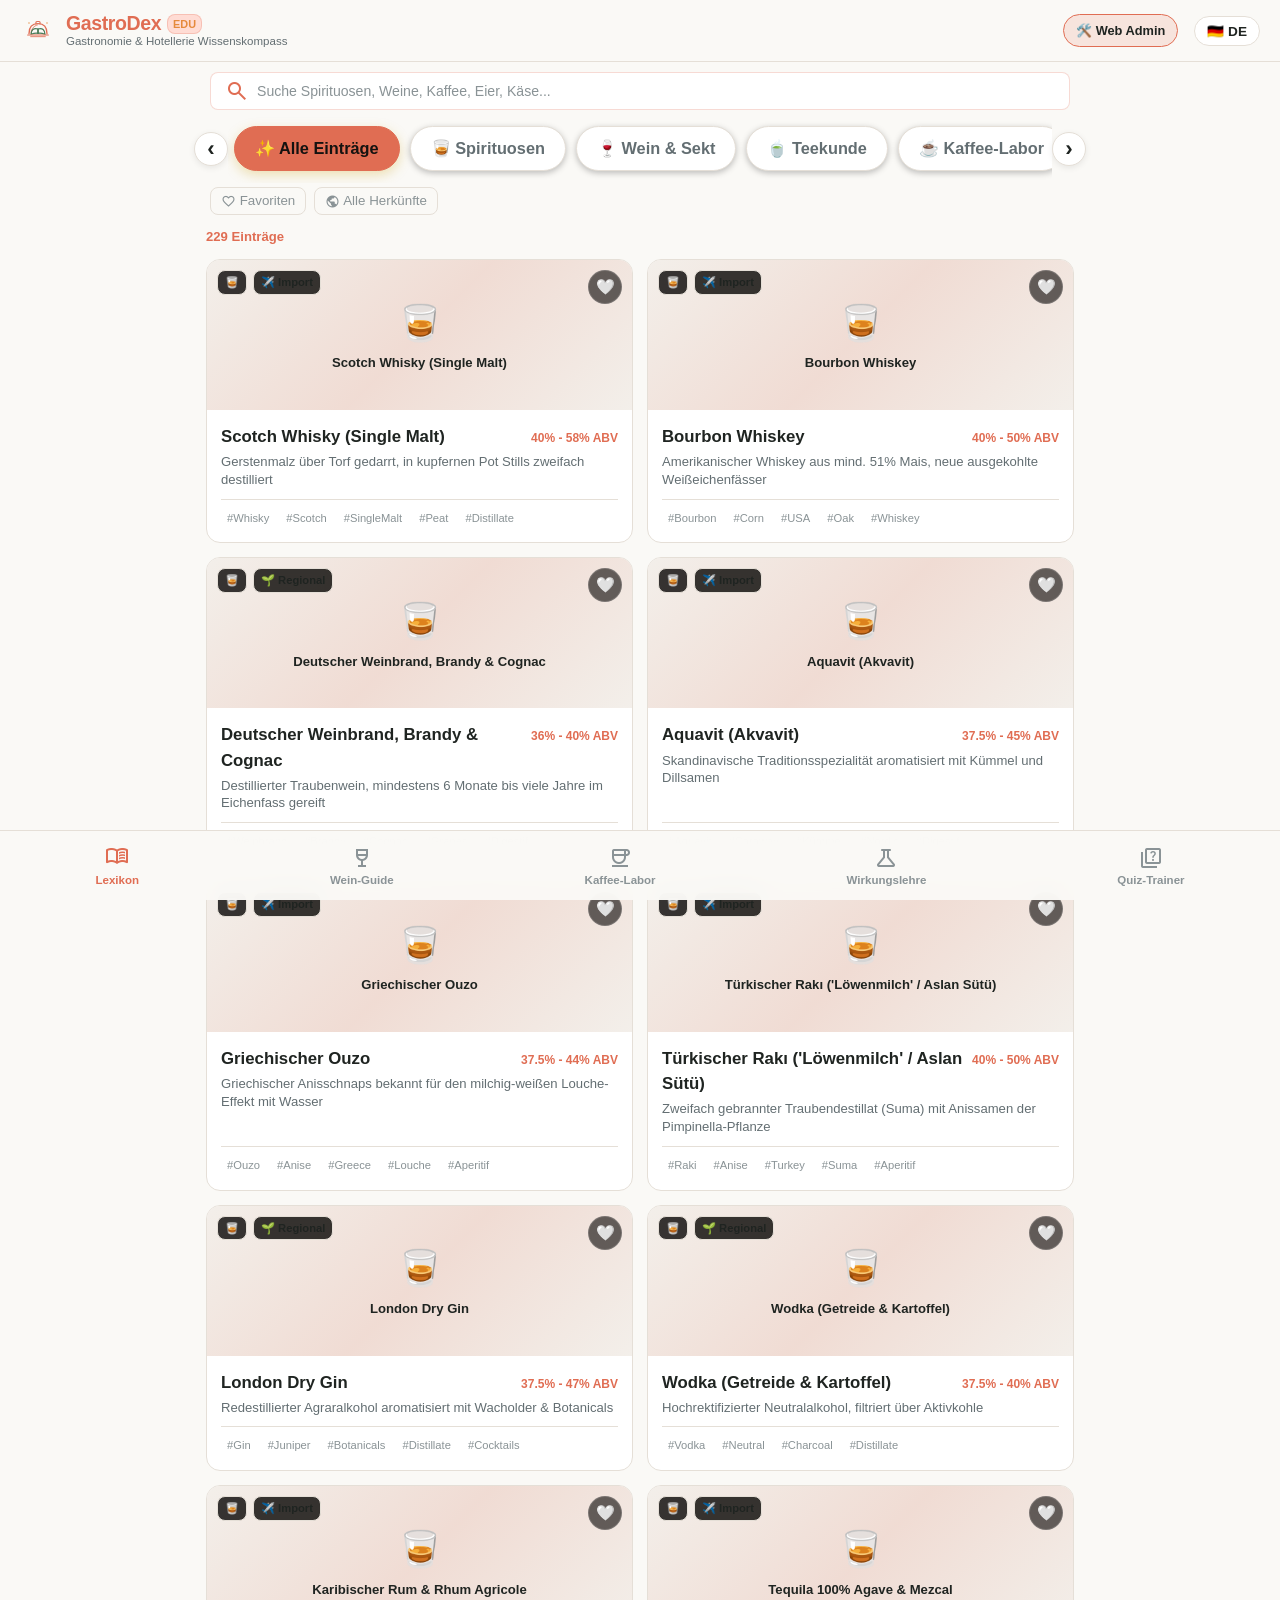
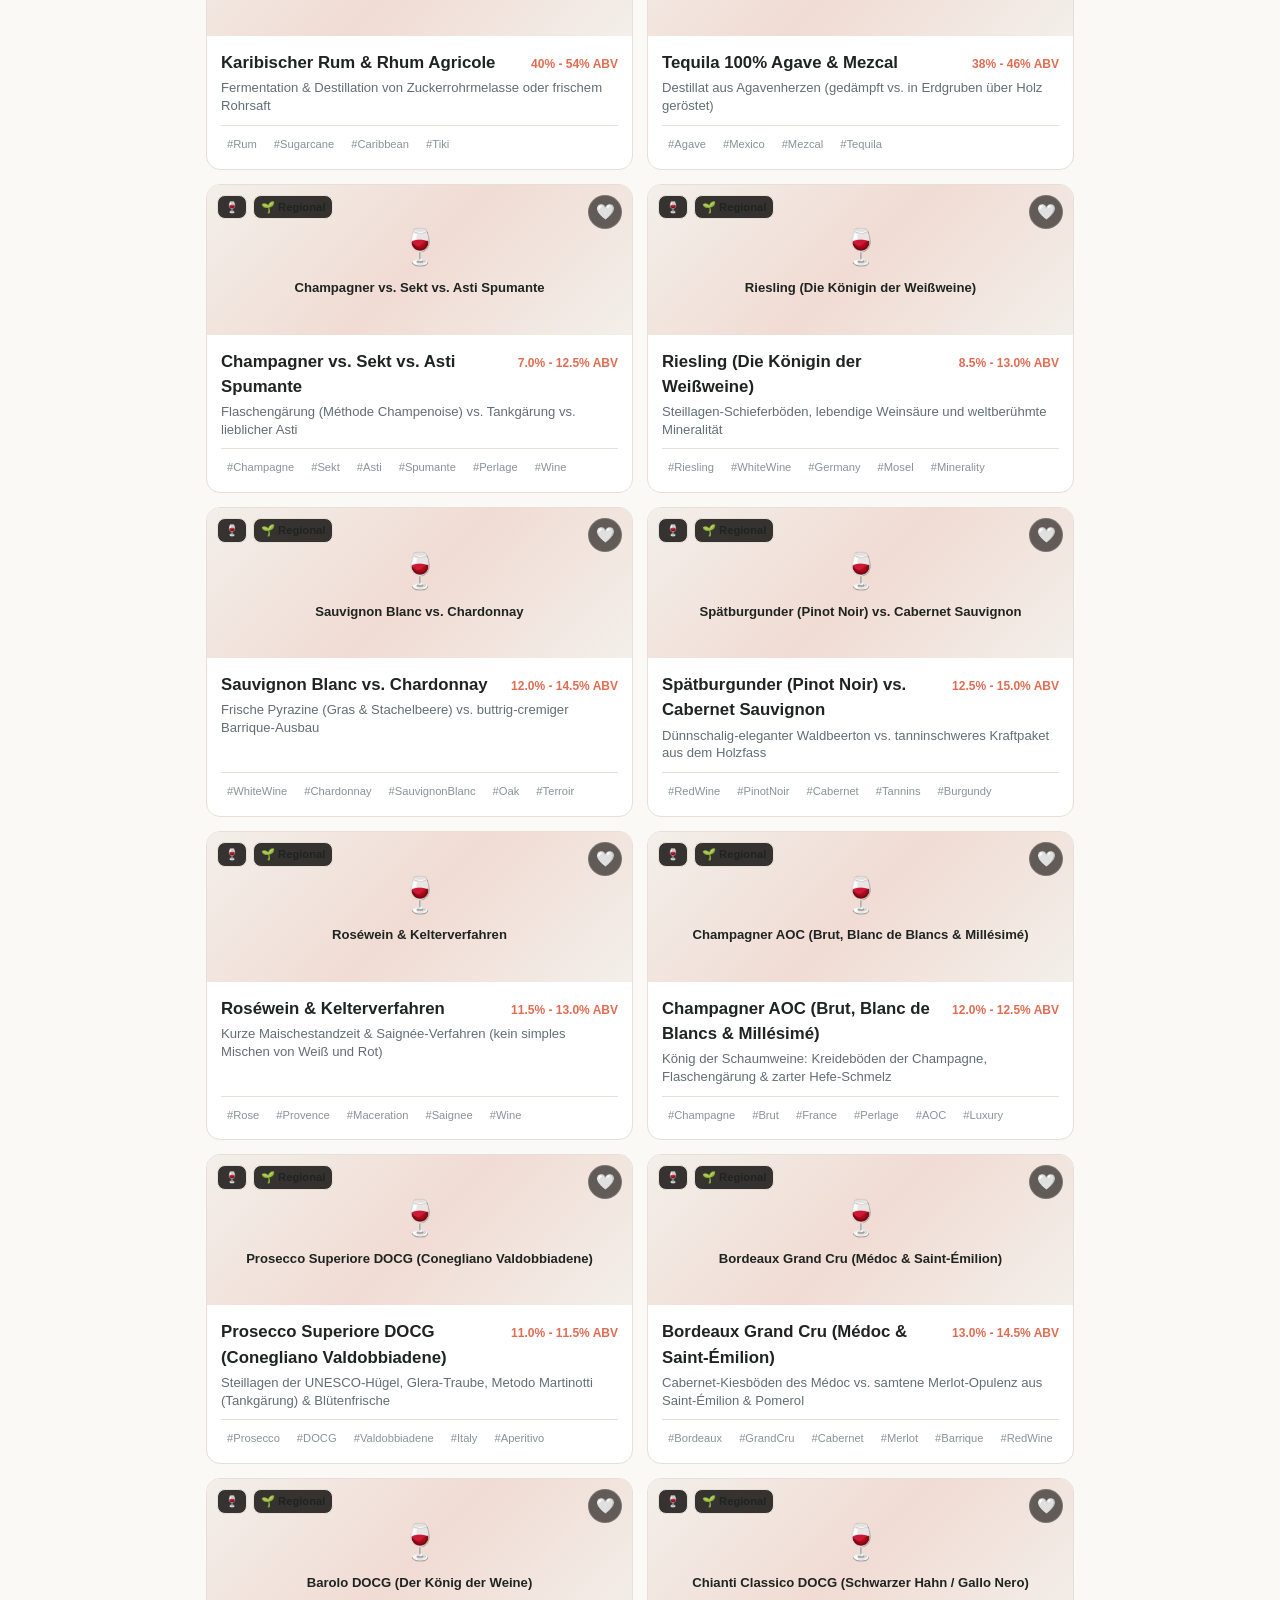
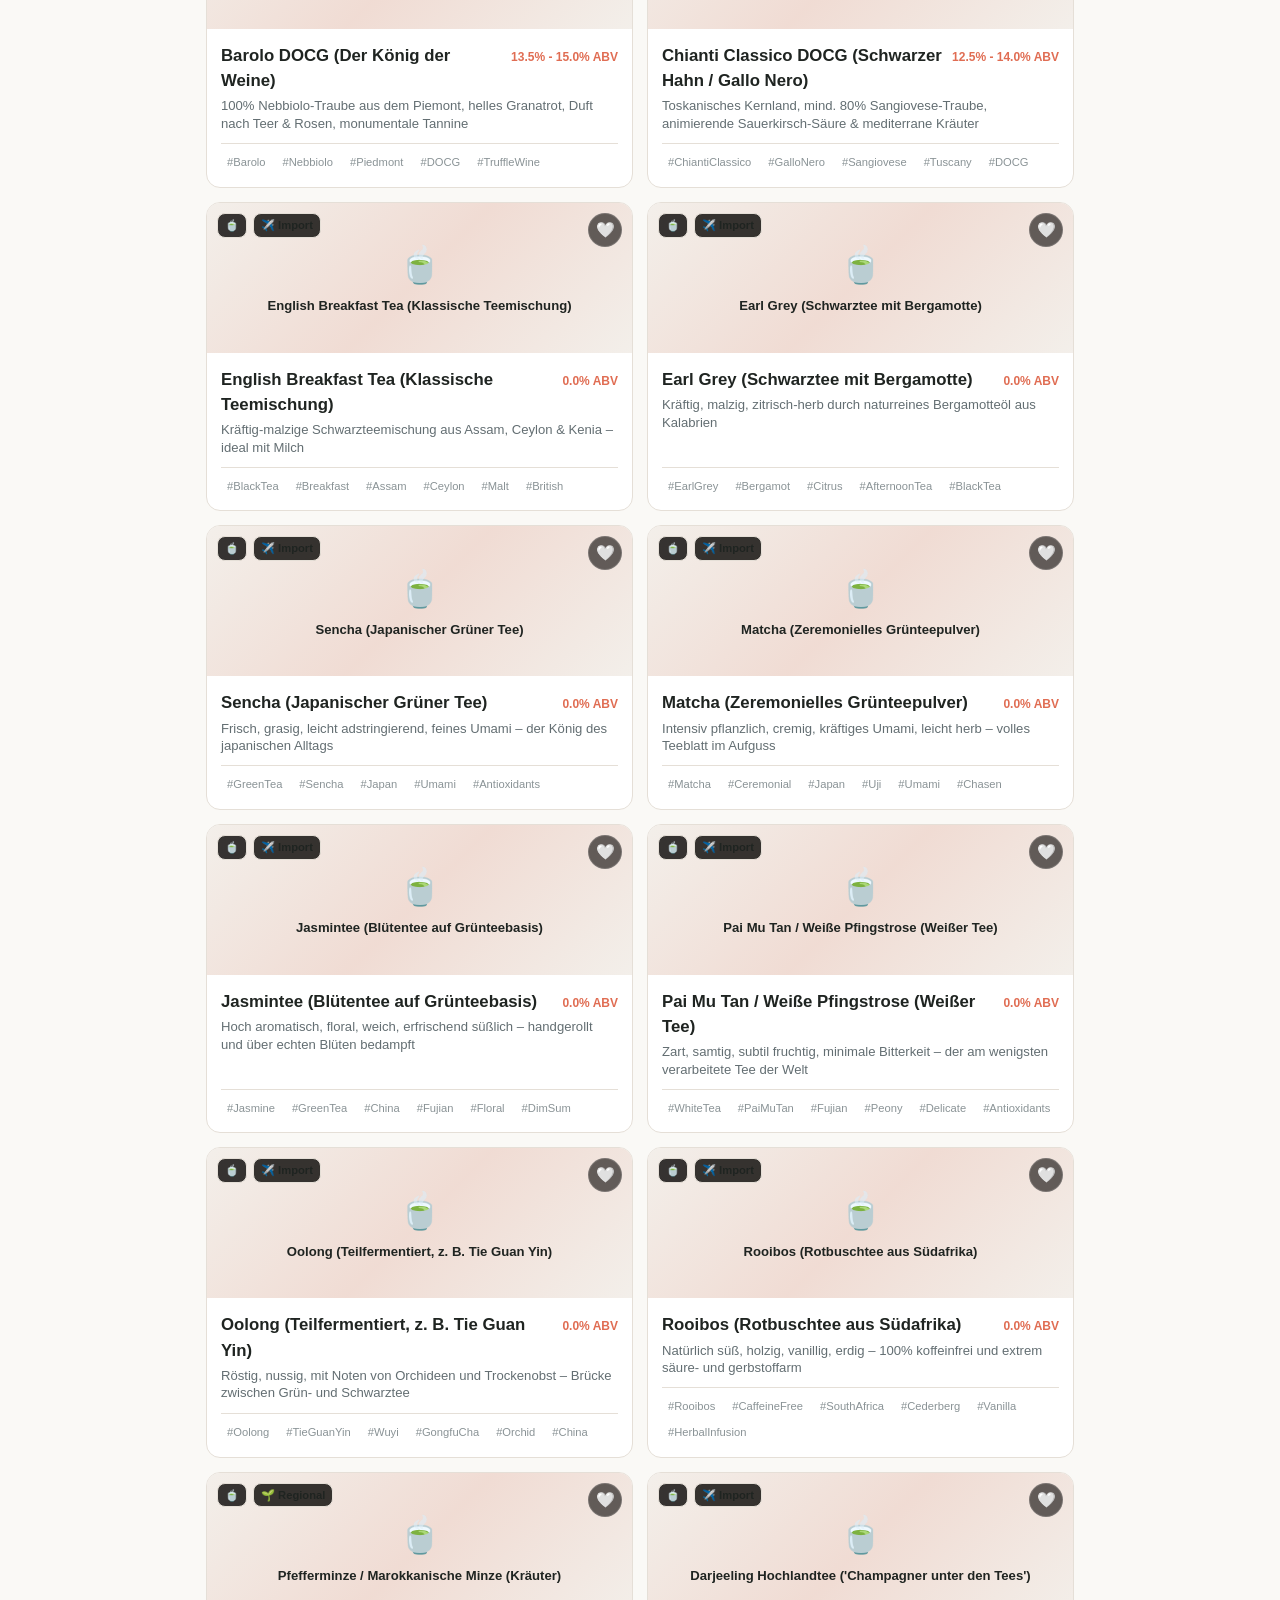
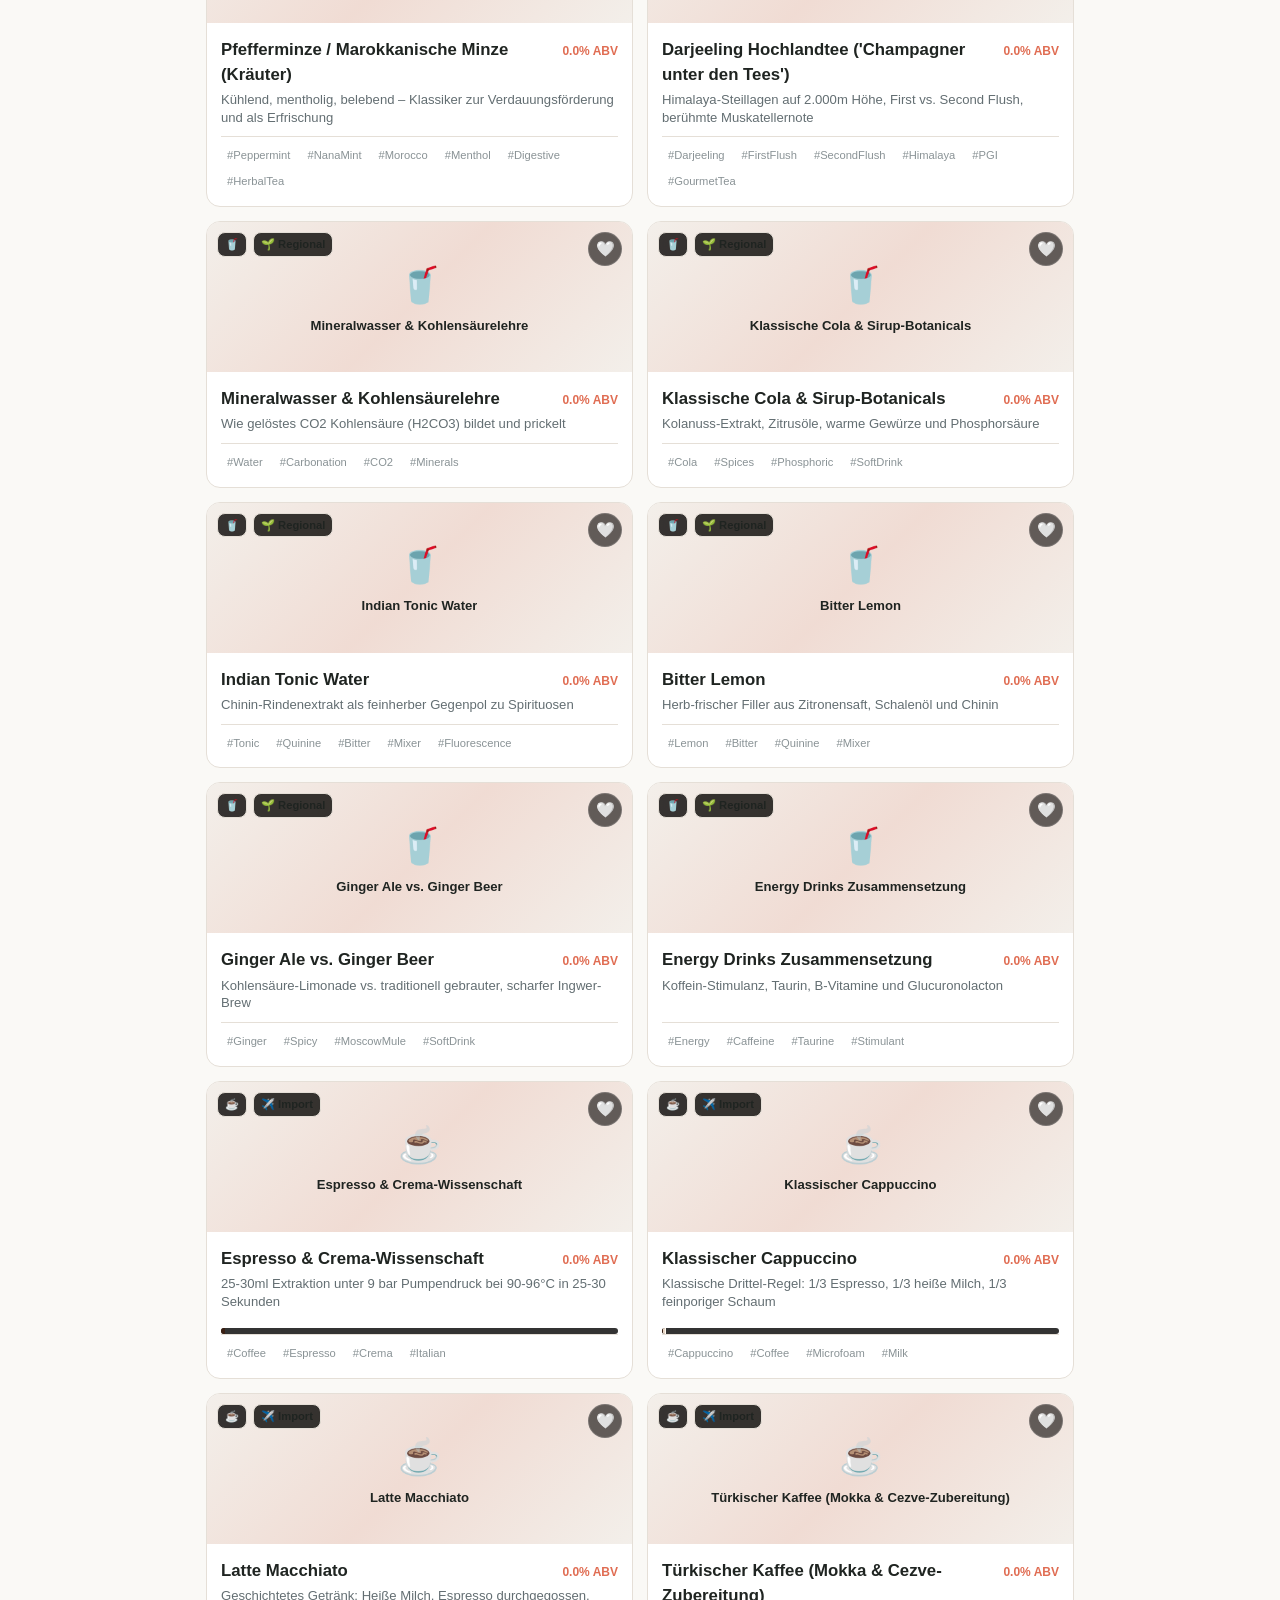
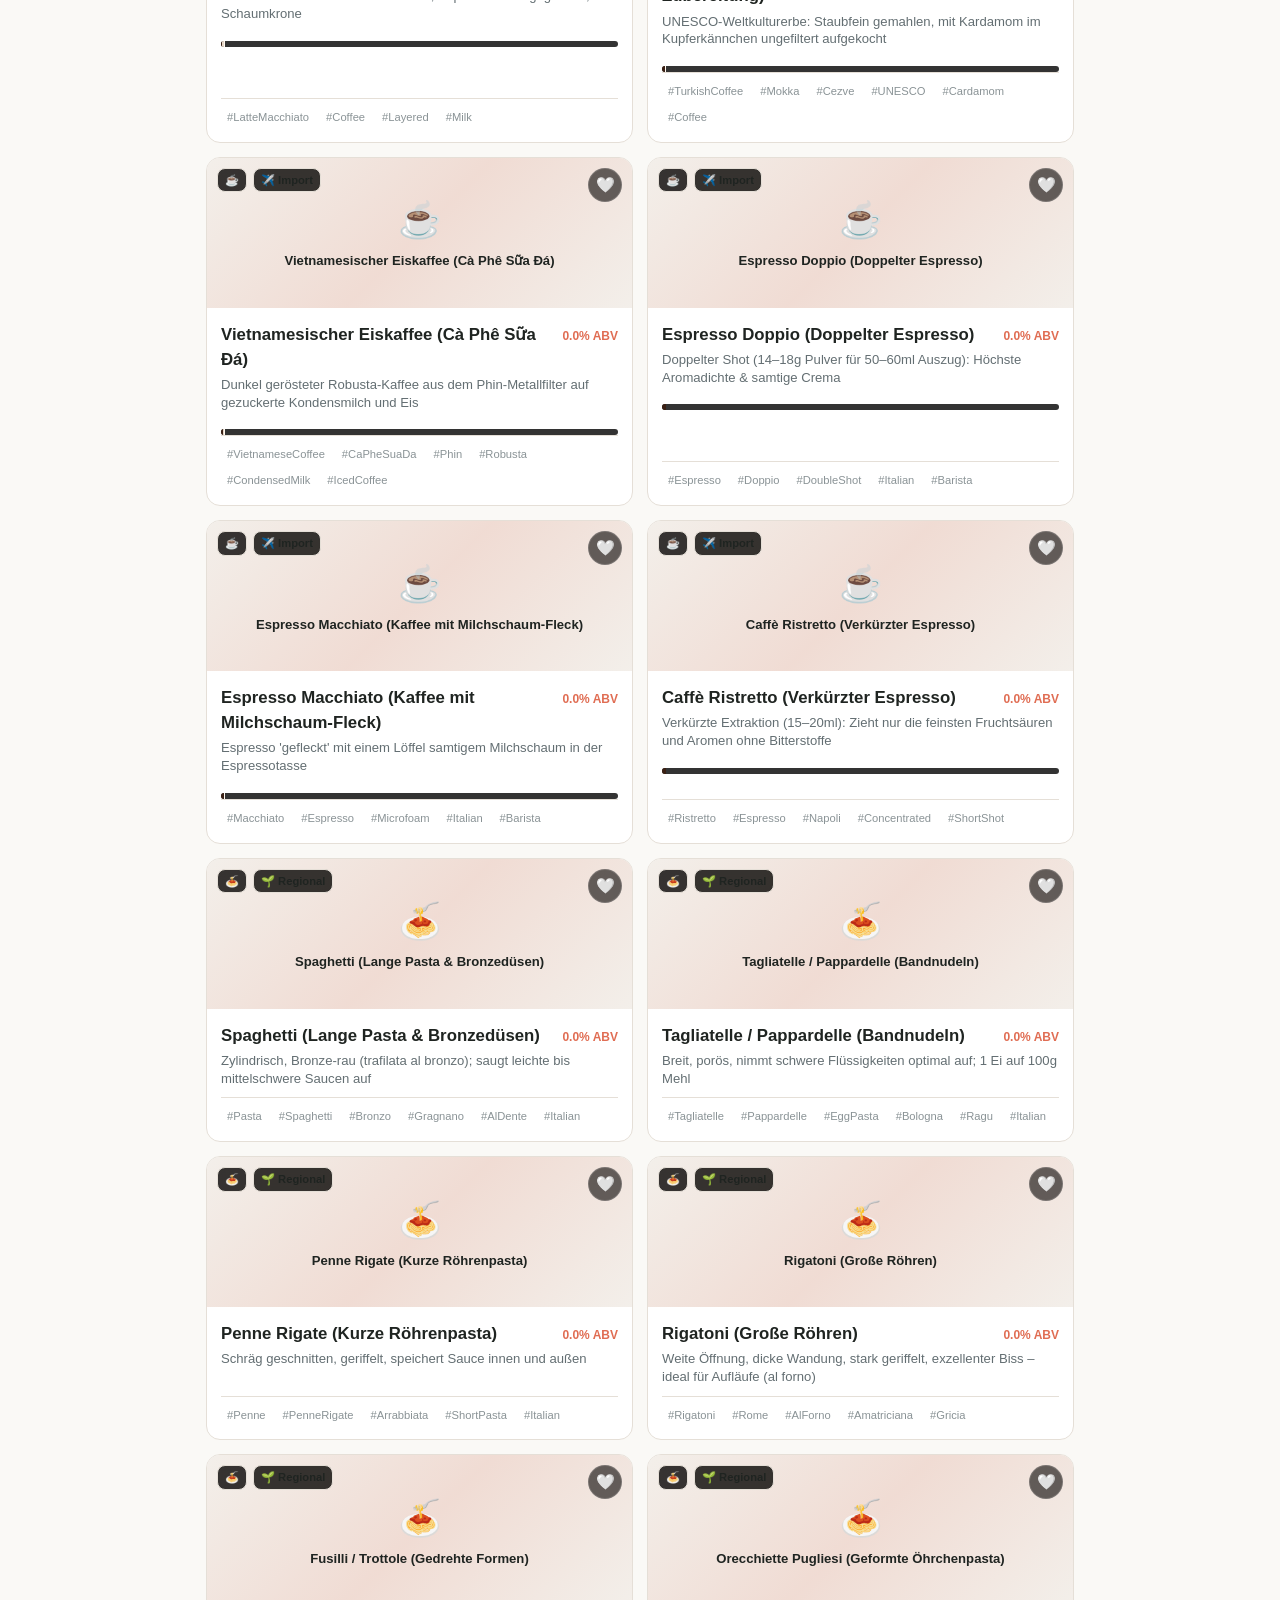
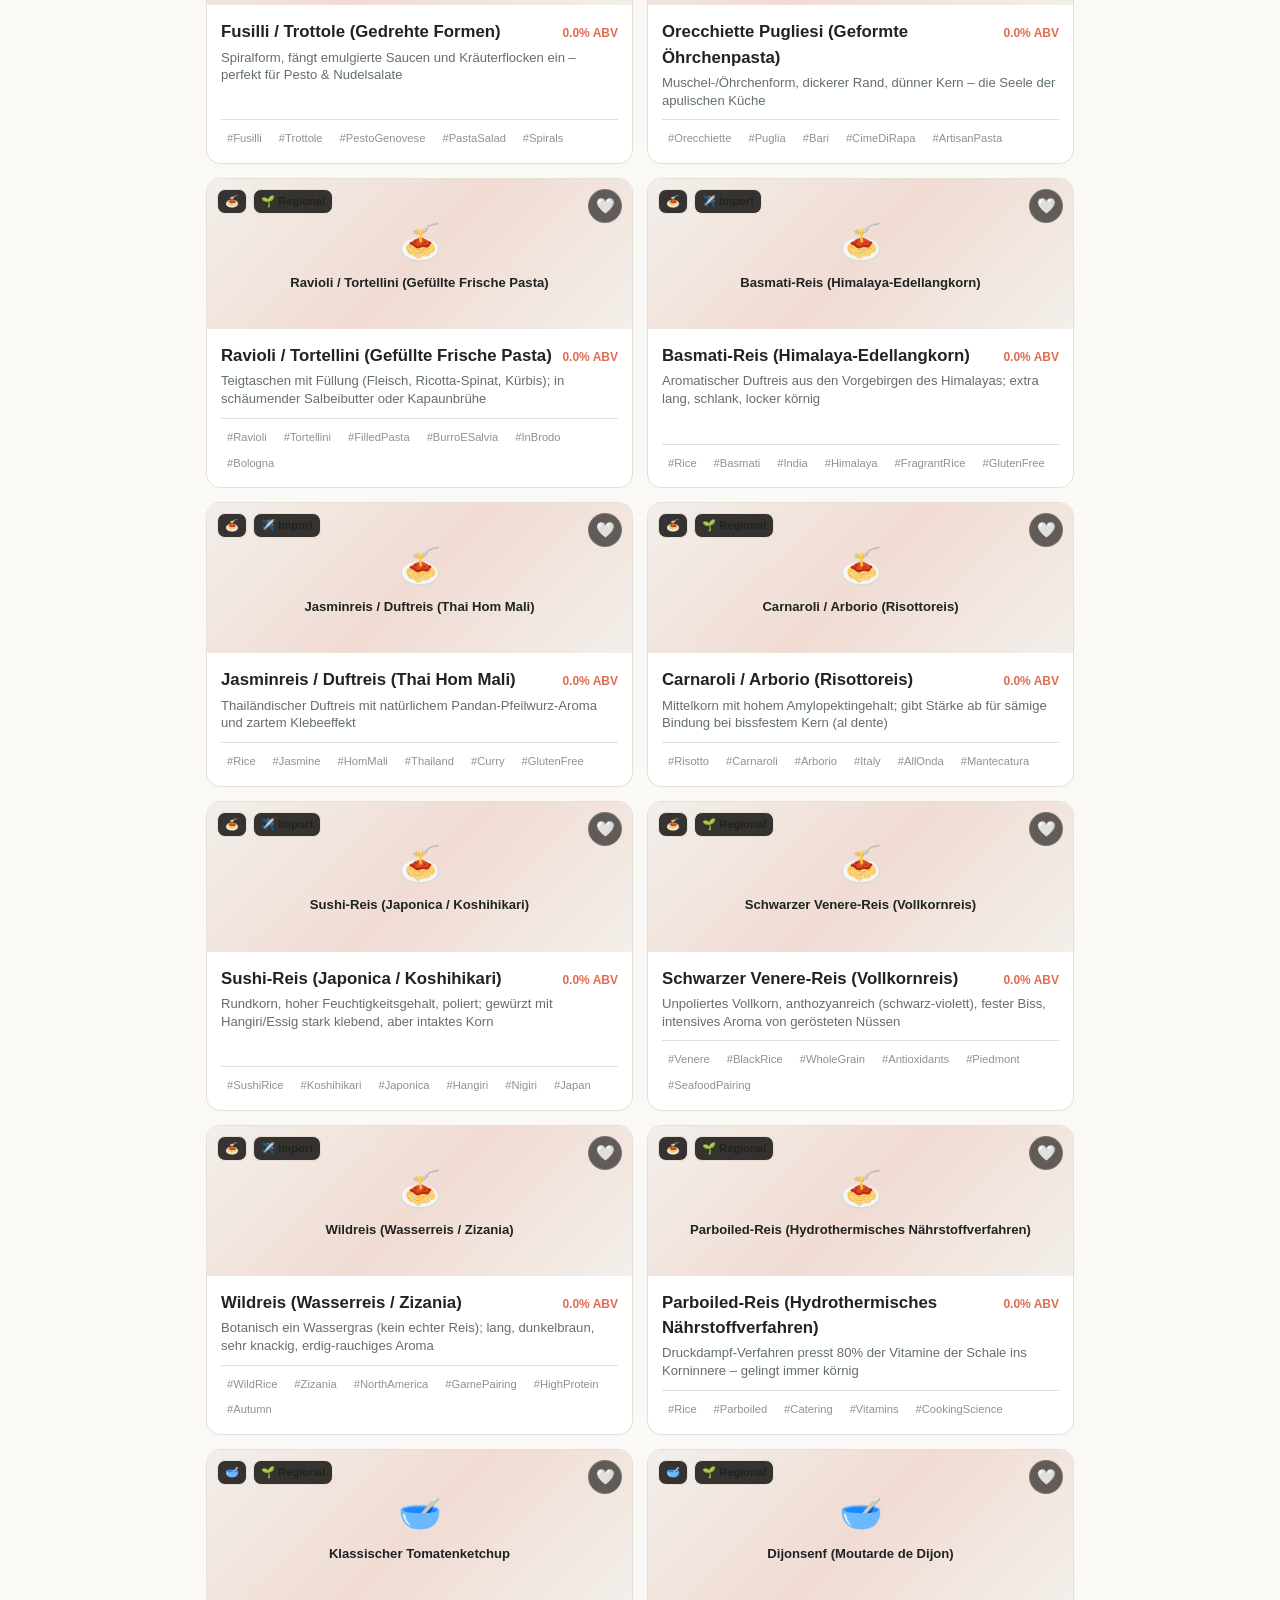
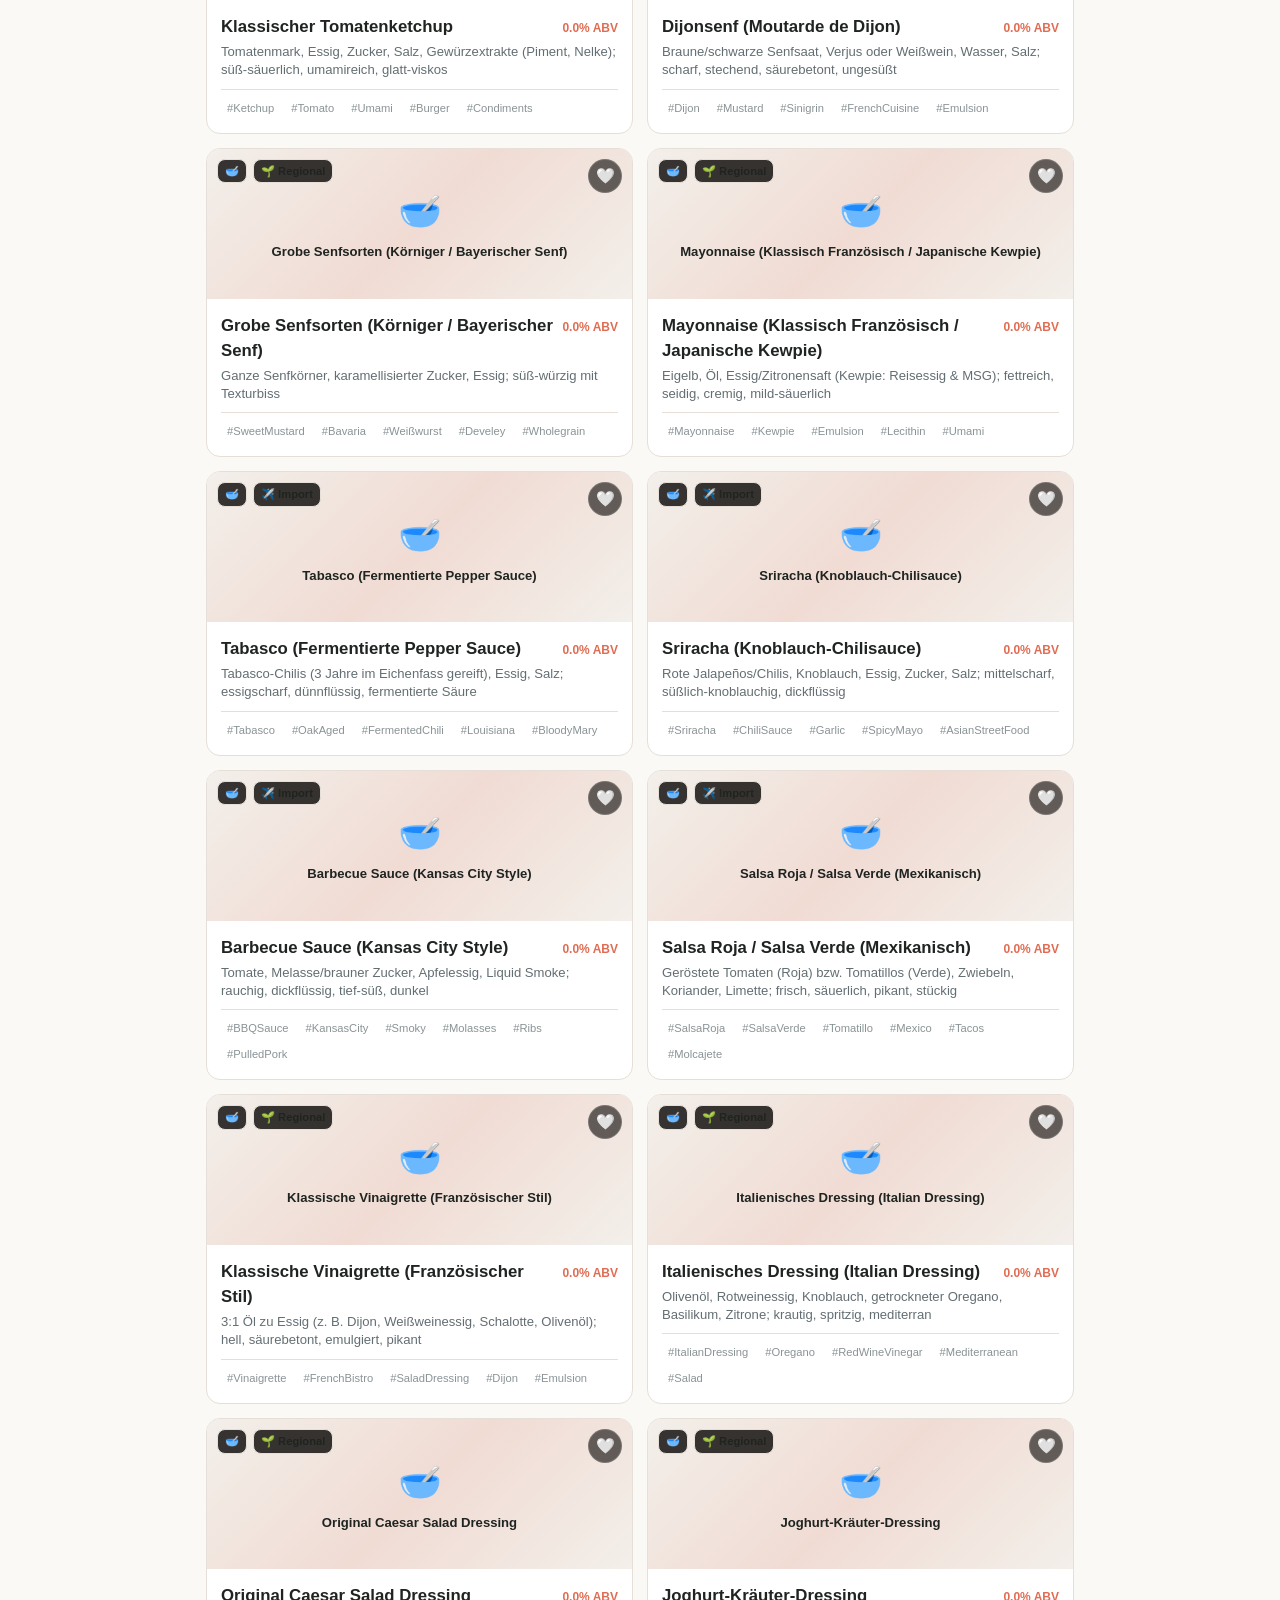
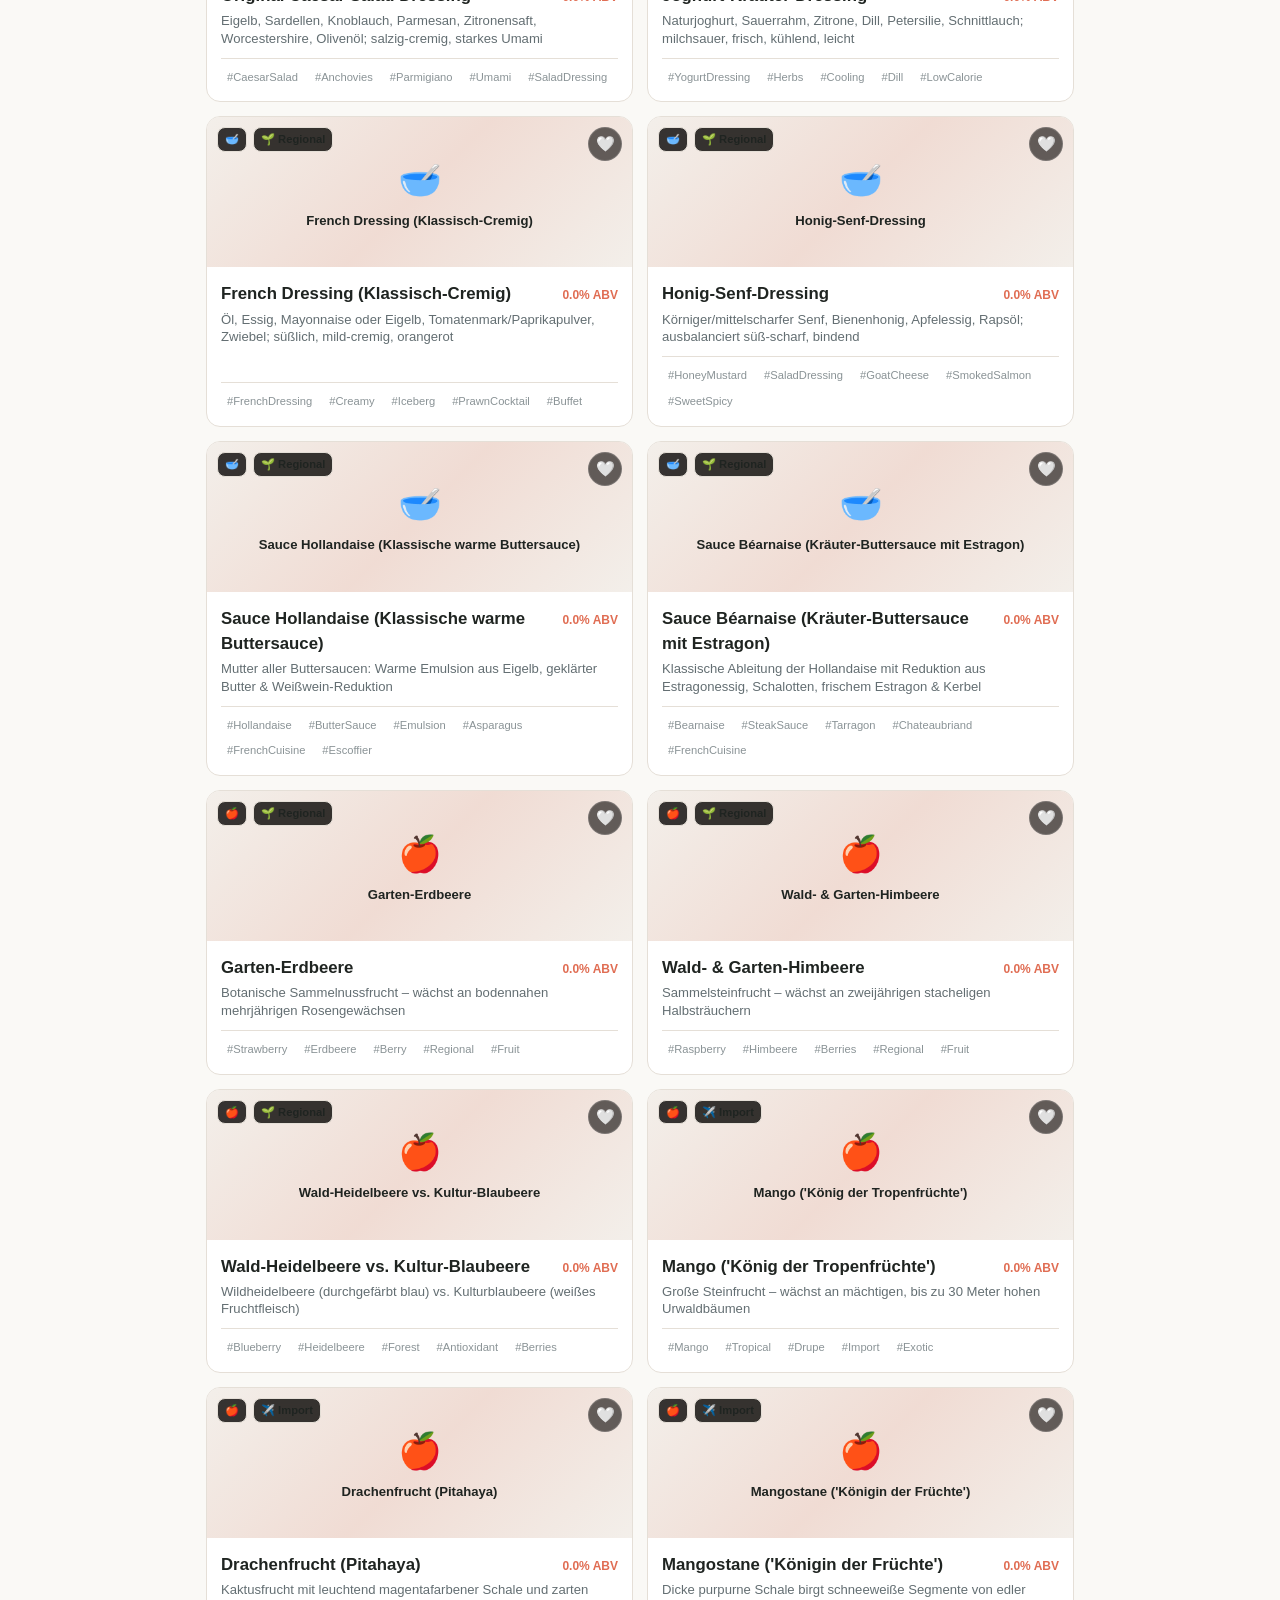
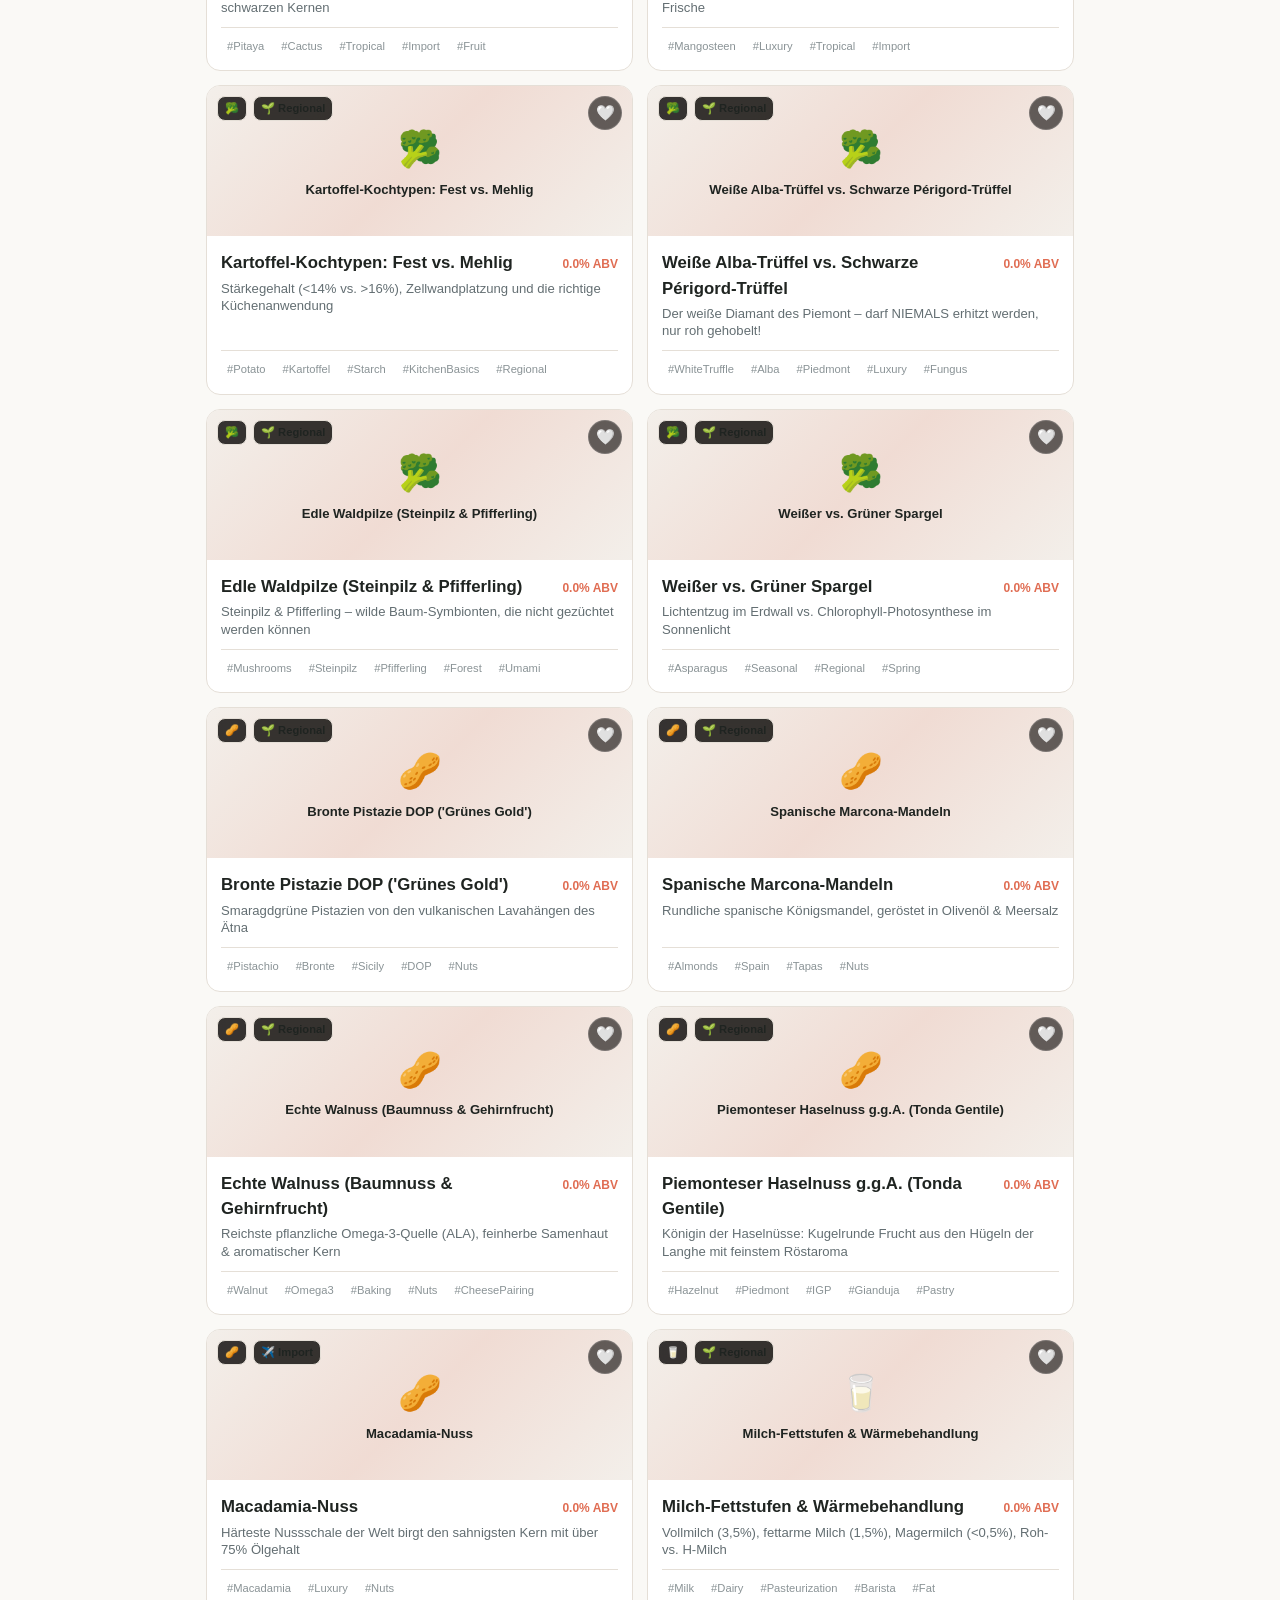
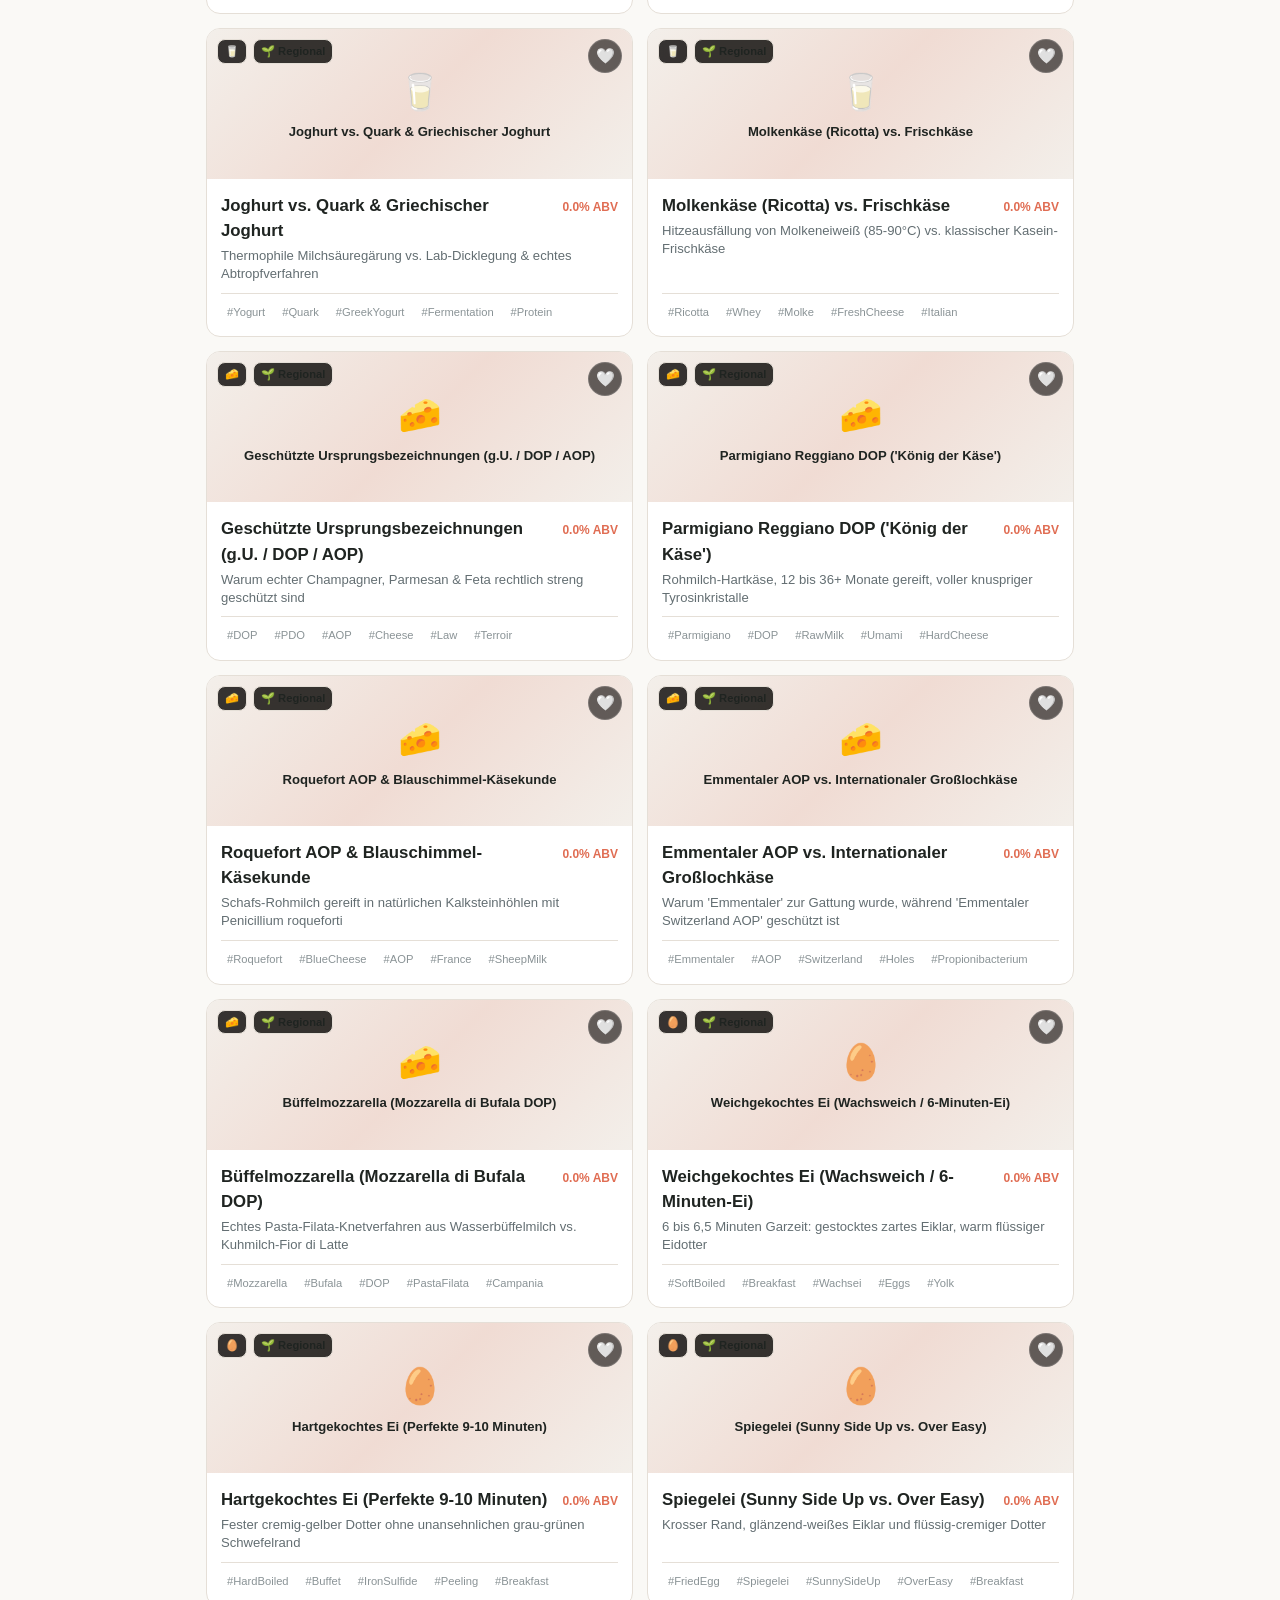
==== commit 0f4706d6: "feat: add IndexedDB persistence and expand catalog - Integrate Dexie.js for robust client-side stora" ====
--- a/app/src/main/assets/pwa/index.html
+++ b/app/src/main/assets/pwa/index.html
@@ -18,6 +18,8 @@
   <!-- Firebase SDK -->
   <script src="https://www.gstatic.com/firebasejs/10.14.1/firebase-app-compat.js"></script>
   <script src="https://www.gstatic.com/firebasejs/10.14.1/firebase-firestore-compat.js"></script>
+  <!-- Dexie.js IndexedDB Wrapper -->
+  <script src="https://cdnjs.cloudflare.com/ajax/libs/dexie.js/3.2.4/dexie.min.js"></script>
 </head>
 <body>
 
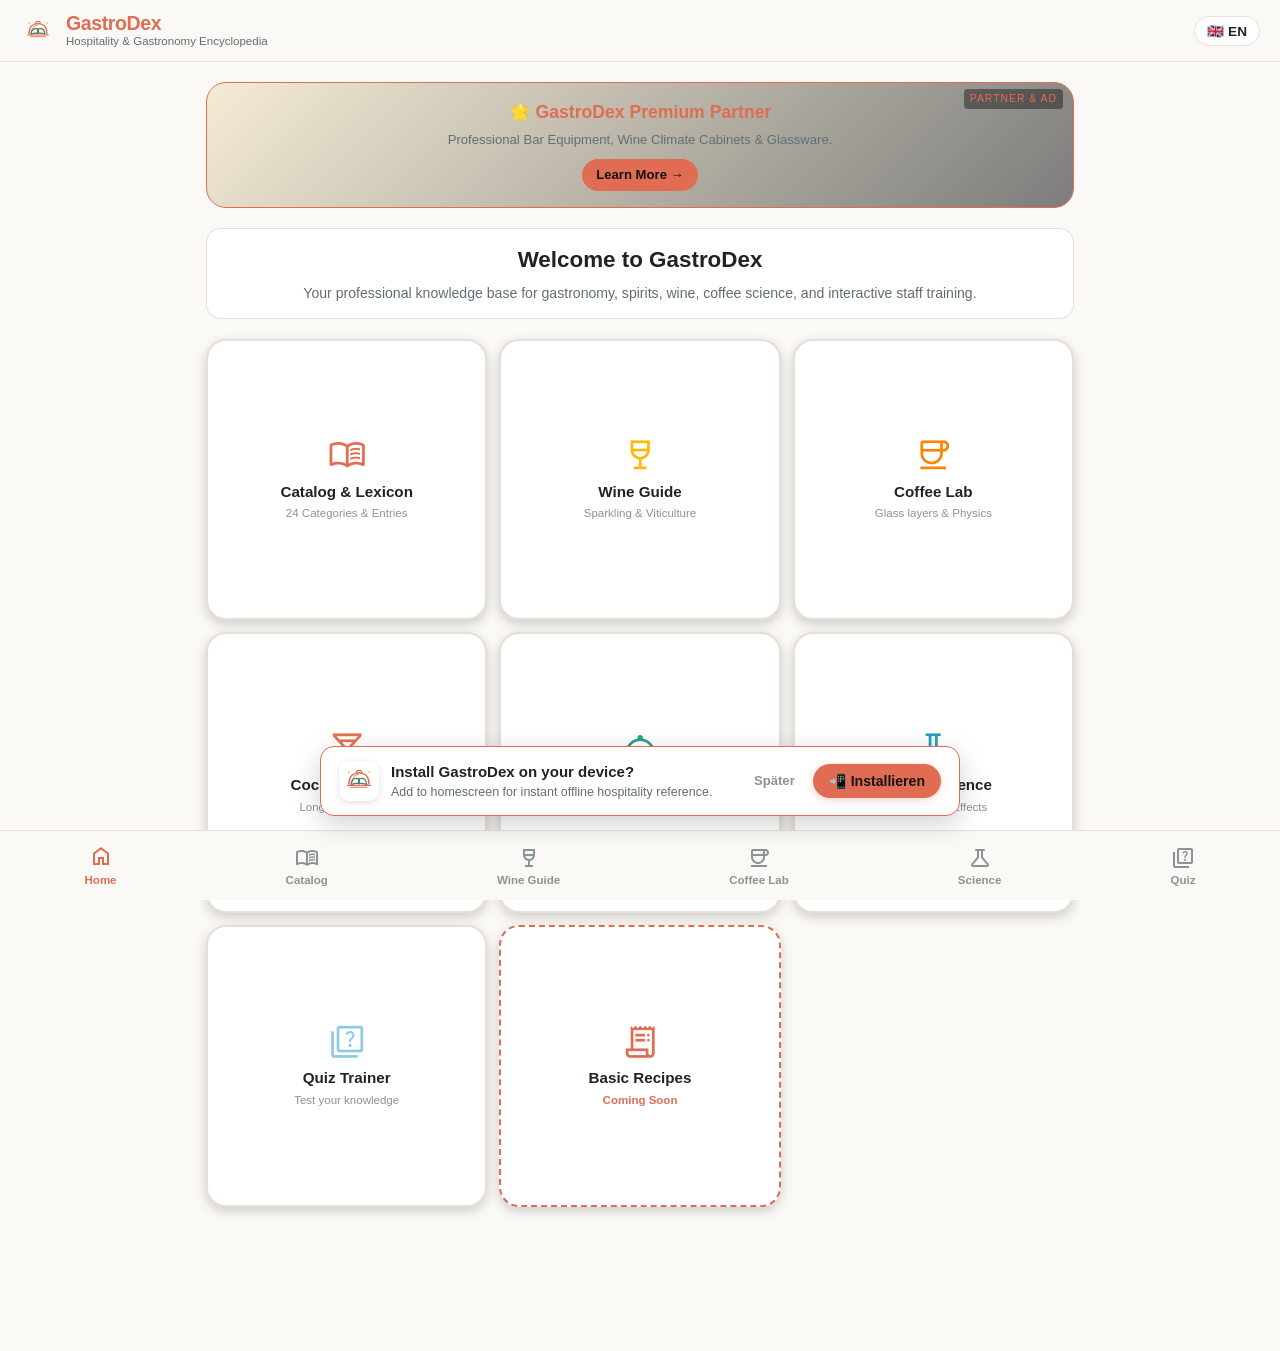
==== commit 064b8e06: "feat: implement homescreen and update UI/UX - Add home dashboard with partner banner - Update catalo" ====
--- a/app/src/main/assets/pwa/index.html
+++ b/app/src/main/assets/pwa/index.html
@@ -28,30 +28,114 @@
     <div class="brand">
       <img src="logo.svg" alt="GastroDex Logo" class="brand-logo" width="36" height="36" />
       <div class="brand-text">
-        <div style="display: flex; align-items: center; gap: 6px;">
-          <h1>GastroDex</h1>
-          <span class="badge-edu">EDU</span>
-        </div>
+        <h1>GastroDex</h1>
         <p class="brand-subtitle" id="topBarSubtitle">Das Gastronomie Quiz & Lexikon</p>
       </div>
     </div>
     <div class="top-actions">
-      <a href="admin.html" class="btn-lang" style="text-decoration: none; margin-right: 6px; background: rgba(224, 109, 83, 0.15); border-color: var(--accent-gold); font-size: 0.8rem;">🛠️ Web Admin</a>
       <button class="btn-lang" id="langToggleBtn" onclick="toggleLanguage()">🇩🇪 DE</button>
     </div>
   </header>
 
+  <!-- PANE 0: HOMESCREEN -->
+  <main id="pane-home" class="tab-pane active">
+    <div class="container" style="padding-top: 20px; padding-bottom: 30px;">
+      
+      <!-- Werbebanner / Partner Banner Slot -->
+      <div style="background: linear-gradient(135deg, rgba(212, 160, 23, 0.15), rgba(42, 42, 42, 0.6)); border: 1px solid var(--accent-gold); border-radius: var(--radius-lg); padding: 16px; margin-bottom: 20px; text-align: center; position: relative;">
+        <span style="position: absolute; top: 6px; right: 10px; font-size: 0.65rem; text-transform: uppercase; letter-spacing: 1px; color: var(--accent-gold); background: rgba(0,0,0,0.4); padding: 2px 6px; border-radius: 4px;">Partner & Ad</span>
+        <div style="font-size: 1.1rem; font-weight: 800; color: var(--accent-gold); margin-bottom: 4px;">🌟 GastroDex Premium Partner</div>
+        <p style="font-size: 0.82rem; color: var(--text-secondary); margin-bottom: 10px;">Professional Bar Equipment, Wine Climate Cabinets & Glassware.</p>
+        <a href="https://example.com" target="_blank" style="display: inline-block; background: var(--accent-gold); color: #121212; font-weight: 700; font-size: 0.82rem; padding: 6px 14px; border-radius: 20px; text-decoration: none;">Learn More &rarr;</a>
+      </div>
+
+      <!-- Welcome Hero -->
+      <div class="detail-section" style="margin-bottom: 20px; text-align: center;">
+        <h2 style="font-size: 1.4rem; font-weight: 800; color: var(--text-primary); margin-bottom: 6px;">Welcome to GastroDex</h2>
+        <p style="font-size: 0.88rem; color: var(--text-secondary); line-height: 1.5;">
+          Your professional knowledge base for gastronomy, spirits, wine, coffee science, and interactive staff training.
+        </p>
+      </div>
+
+      <!-- Homescreen Navigation Grid (3 Columns, Square Buttons) -->
+      <div style="display: grid; grid-template-columns: repeat(3, 1fr); gap: 12px; margin-bottom: 24px;">
+        
+        <!-- Lexikon / Catalog -->
+        <div onclick="switchTab('catalog')" class="home-square-btn">
+          <span class="material-symbols-outlined" style="font-size: 2.4rem; color: var(--accent-gold); margin-bottom: 6px;">menu_book</span>
+          <h3 style="font-size: 0.95rem; font-weight: 800; color: var(--text-primary); margin-bottom: 2px;" id="homeCardCatalog">Catalog</h3>
+          <p style="font-size: 0.72rem; color: var(--text-muted);" id="homeCardCatalogSub">Products</p>
+        </div>
+
+        <!-- Wine Guide -->
+        <div onclick="switchTab('wine')" class="home-square-btn">
+          <span class="material-symbols-outlined" style="font-size: 2.4rem; color: #ffb703; margin-bottom: 6px;">wine_bar</span>
+          <h3 style="font-size: 0.95rem; font-weight: 800; color: var(--text-primary); margin-bottom: 2px;" id="homeCardWine">Wine Guide</h3>
+          <p style="font-size: 0.72rem; color: var(--text-muted);" id="homeCardWineSub">Sparkling & Wine</p>
+        </div>
+
+        <!-- Coffee Lab -->
+        <div onclick="switchTab('coffee')" class="home-square-btn">
+          <span class="material-symbols-outlined" style="font-size: 2.4rem; color: #fb8500; margin-bottom: 6px;">coffee</span>
+          <h3 style="font-size: 0.95rem; font-weight: 800; color: var(--text-primary); margin-bottom: 2px;" id="homeCardCoffee">Coffee Lab</h3>
+          <p style="font-size: 0.72rem; color: var(--text-muted);" id="homeCardCoffeeSub">Glass layers</p>
+        </div>
+
+        <!-- Cocktails & Longdrinks -->
+        <div onclick="switchTab('cocktails')" class="home-square-btn">
+          <span class="material-symbols-outlined" style="font-size: 2.4rem; color: #e76f51; margin-bottom: 6px;">local_bar</span>
+          <h3 style="font-size: 0.95rem; font-weight: 800; color: var(--text-primary); margin-bottom: 2px;" id="homeCardCocktails">Cocktails</h3>
+          <p style="font-size: 0.72rem; color: var(--text-muted);" id="homeCardCocktailsSub">Longdrinks & Bar</p>
+        </div>
+
+        <!-- Service & Tischkultur -->
+        <div onclick="switchTab('service')" class="home-square-btn">
+          <span class="material-symbols-outlined" style="font-size: 2.4rem; color: #2a9d8f; margin-bottom: 6px;">room_service</span>
+          <h3 style="font-size: 0.95rem; font-weight: 800; color: var(--text-primary); margin-bottom: 2px;" id="homeCardService">Service</h3>
+          <p style="font-size: 0.72rem; color: var(--text-muted);" id="homeCardServiceSub">Table setting</p>
+        </div>
+
+        <!-- Science & Alcohol -->
+        <div onclick="switchTab('science')" class="home-square-btn">
+          <span class="material-symbols-outlined" style="font-size: 2.4rem; color: #219ebc; margin-bottom: 6px;">science</span>
+          <h3 style="font-size: 0.95rem; font-weight: 800; color: var(--text-primary); margin-bottom: 2px;" id="homeCardScience">Science</h3>
+          <p style="font-size: 0.72rem; color: var(--text-muted);" id="homeCardScienceSub">Metabolism</p>
+        </div>
+
+        <!-- Quiz Trainer -->
+        <div onclick="switchTab('quiz')" class="home-square-btn">
+          <span class="material-symbols-outlined" style="font-size: 2.4rem; color: #8ecae6; margin-bottom: 6px;">quiz</span>
+          <h3 style="font-size: 0.95rem; font-weight: 800; color: var(--text-primary); margin-bottom: 2px;" id="homeCardQuiz">Quiz</h3>
+          <p style="font-size: 0.72rem; color: var(--text-muted);" id="homeCardQuizSub">Staff training</p>
+        </div>
+
+        <!-- Basic Recipes -->
+        <div onclick="openInPreparationModal('Basic Recipes / Rezepte')" class="home-square-btn" style="border: 2px dashed var(--accent-gold);">
+          <span class="material-symbols-outlined" style="font-size: 2.4rem; color: var(--accent-gold); margin-bottom: 6px;">receipt_long</span>
+          <h3 style="font-size: 0.95rem; font-weight: 800; color: var(--text-primary); margin-bottom: 2px;" id="homeCardRecipes">Recipes</h3>
+          <p style="font-size: 0.72rem; color: var(--accent-gold); font-weight: 700;" id="homeCardRecipesSub">In Vorbereitung</p>
+        </div>
+
+      </div>
+
+    </div>
+  </main>
+
   <!-- PANE 1: CATALOG / LEXIKON -->
-  <main id="pane-catalog" class="tab-pane active">
+  <main id="pane-catalog" class="tab-pane">
     <div class="hero-search-area">
       <div class="search-box">
         <span class="search-icon material-symbols-outlined">search</span>
         <input type="text" id="searchInput" class="search-input" placeholder="Suche Spirituosen, Weine, Kaffee, Eier, Käse..." />
       </div>
-    </div>
-
-    <!-- Category Chips with Scroll Arrows -->
+      <div id="searchHistoryContainer" style="display: none; gap: 6px; flex-wrap: wrap; margin-top: 8px; padding: 0 16px;"></div>
+    </div>
+
+    <!-- Category Chips with Scroll Arrows & Quick-Grid Button -->
     <div class="category-scroll-wrapper">
+      <button class="cat-nav-btn cat-grid-btn" onclick="openCategoryGridModal()" title="Kategorie-Schnellauswahl (24)" aria-label="Kategorie-Übersicht">
+        <span class="material-symbols-outlined" style="font-size: 19px;">grid_view</span>
+      </button>
       <button class="cat-nav-btn cat-nav-left" onclick="scrollCategories(-240)" aria-label="Zurück">‹</button>
       <div class="category-scroll" id="categoryScroll"></div>
       <button class="cat-nav-btn cat-nav-right" onclick="scrollCategories(240)" aria-label="Weiter">›</button>
@@ -177,6 +261,80 @@
     </div>
   </main>
 
+  <!-- PANE: COCKTAILS & LONGDRINKS -->
+  <main id="pane-cocktails" class="tab-pane">
+    <div class="container" style="padding-top: 16px;">
+      <div class="detail-section" style="margin-bottom: 16px;">
+        <h2 style="font-size: 1.25rem; font-weight: 800; color: var(--accent-gold); margin-bottom: 8px;">🍸 Cocktails, Longdrinks & Bar-Technik</h2>
+        <p style="font-size: 0.88rem; color: var(--text-secondary); line-height: 1.5;">
+          Klassische Bar-Rezepte, Highball-Balance, Eis-Physik und die grundlegenden Handgriffe professioneller Bartender.
+        </p>
+      </div>
+
+      <div class="detail-section" style="margin-bottom: 14px;">
+        <h3 class="detail-section-title">🧊 Eis-Physik & Glas-Kompensation</h3>
+        <p class="detail-section-text">
+          • <strong>Großes Eis vs. Schmelzwasser:</strong> Große Eiswürkel oder klare Eis-Chunks schmelzen extrem langsam, wodurch Longdrinks (z.B. Gin & Tonic) eiskalt bleiben, ohne verwässert zu werden.<br/>
+          • <strong>Glas-Vorkühlung:</strong> Ein vorgekühltes Ballonglas oder Tumbler verhindert den sofortigen Temperaturschock und hält Kohlensäure länger im Getränk.
+        </p>
+      </div>
+
+      <div class="detail-section" style="margin-bottom: 14px;">
+        <h3 class="detail-section-title">🍹 Klassische Longdrink-Standards</h3>
+        <p class="detail-section-text">
+          • <strong>Gin & Tonic:</strong> 5 cl Premium Gin, 150-200 ml Tonic Water, reichlich Eis, botanische Garnitur (Wacholder, Rosmarin oder Gurkenscheibe).<br/>
+          • <strong>Moscow Mule:</strong> 5 cl Wodka, 2 cl Limettensaft, 150 ml Ginger Beer, Gurkenscheibe & Minzzweig im Kupferbecher.<br/>
+          • <strong>Negroni:</strong> Zu gleichen Teilen (je 3 cl) Gin, Vermouth Rosso und Campari; auf Eis gerührt, mit Orangenzeste garniert.
+        </p>
+      </div>
+
+      <div class="detail-section">
+        <h3 class="detail-section-title">🥄 Rühren (Stir) vs. Schütteln (Shake)</h3>
+        <p class="detail-section-text">
+          • <strong>Rühren (Stir):</strong> Für Drinks aus reinen Spirituosen ohne Fruchtsaft oder Eier (z.B. Negroni, Martini, Old Fashioned). Verhindert Trübung und sorgt für seidige Textur.<br/>
+          • <strong>Schütteln (Shake):</strong> Für Zutaten mit Zitrusfrüchten, Eiern, Sahne oder Fruchtsirup (z.B. Sour, Daiquiri). Kühlt schnell und belüftet die Emulsion.
+        </p>
+      </div>
+    </div>
+  </main>
+
+  <!-- PANE: SERVICE & TISCHKULTUR -->
+  <main id="pane-service" class="tab-pane">
+    <div class="container" style="padding-top: 16px;">
+      <div class="detail-section" style="margin-bottom: 16px;">
+        <h2 style="font-size: 1.25rem; font-weight: 800; color: var(--accent-gold); margin-bottom: 8px;">🛎️ Service & Tischkultur (Non-Food & Etikette)</h2>
+        <p style="font-size: 0.88rem; color: var(--text-secondary); line-height: 1.5;">
+          Professionelles Eindecken, Serviettenfalttechniken, Besteck- und Gläserkunde sowie HACCP-Hygienestandards im Gastgewerbe.
+        </p>
+      </div>
+
+      <div class="detail-section" style="margin-bottom: 14px;">
+        <h3 class="detail-section-title">🍽️ Professionelle Tisch-Eindeckung (Gala vs. À la carte)</h3>
+        <p class="detail-section-text">
+          • <strong>Abstand zum Tischrand:</strong> Genormte 1 bis 2 cm (ca. zwei Daumenbreiten).<br/>
+          • <strong>Besteck-Logik:</strong> Von außen nach innen arbeiten. Der erste Gang liegt ganz außen. Gabeln links, Messer (Klinge nach innen) und Löffel rechts.<br/>
+          • <strong>Gläser-Anordnung:</strong> Oberhalb der Messerspitze platziert (Wasserglas als Basis, rechts daneben Weißwein- und Rotweinglas diagonal).
+        </p>
+      </div>
+
+      <div class="detail-section" style="margin-bottom: 14px;">
+        <h3 class="detail-section-title">🧻 Serviettenfalttechnik & Hygiene</h3>
+        <p class="detail-section-text">
+          • Stoffservietten dürfen im Service nur mit frisch gewaschenen, desinfizierten Händen oder Servierzange gefaltet werden.<br/>
+          • Klassische Formen: Bischofsmütze, Lotusblüte, Tafelspitz oder Bestecktasche für effizienten Serviceablauf.
+        </p>
+      </div>
+
+      <div class="detail-section">
+        <h3 class="detail-section-title">👥 Service-Etikette & Gastgeberschaft</h3>
+        <p class="detail-section-text">
+          • <strong>Servieren & Abräumen:</strong> Getränke und Speisen grundsätzlich von rechts einsetzen und von rechts abräumen (Ausnahme: Teller oft von links nach Wunsch des Hauses).<br/>
+          • <strong>Aufmerksamkeit:</strong> Gläser rechtzeitig nachschenken, leere Teller zügig nach dem letzten Gast abräumen.
+        </p>
+      </div>
+    </div>
+  </main>
+
   <!-- PANE 4: SCIENCE / WIRKUNGSLEHRE -->
   <main id="pane-science" class="tab-pane">
     <div class="container" style="padding-top: 16px;">
@@ -202,10 +360,44 @@
         </p>
       </div>
 
-      <div class="detail-section">
+      <div class="detail-section" style="margin-bottom: 14px;">
         <h3 class="detail-section-title">🍳 Eier-Chemie: 62°C vs. 68°C</h3>
         <p class="detail-section-text">
           Eiklar gerinnt bei 62–65°C; Eidotter verdickt erst bei 65–70°C. Dieser thermische Abstand ermöglicht das perfekte wachsweiche Frühstücksei (6 Min) und das Onsen-Ei bei 64,5°C.
+        </p>
+      </div>
+
+      <!-- FOOD SAFETY & LEBENSMITTELSICHERHEIT -->
+      <div class="detail-section" style="margin-bottom: 14px; border-left: 4px solid #ff4757;">
+        <h3 class="detail-section-title" style="color: #ff6b81;">⚠️ Lebensmittelsicherheit: Grillen & Brühwürste (Nitrosamine)</h3>
+        <p class="detail-section-text">
+          • <strong>Krebserregende Nitrosamine:</strong> Gepökelte Fleischwaren (Wiener, Bockwurst, Kasseler, Leberkäse, Bacon) enthalten Natriumnitrit (E250). Bei hohen Temperaturen (&gt;150°C auf Grillrost oder Pfanne) reagiert Nitrit mit Fleisch-Aminen zu krebserregenden Nitrosaminen.<br/>
+          • <strong>Küchen-Regel:</strong> Brüh- und Pökelwürste nur im Heißwasserbad (max. 80°C) sieden – niemals direkt grillen! Auf dem Grill ausschließlich rohe, ungepökelte Rostbratwürste (mit reinem Kochsalz zubereitet) verwenden.<br/>
+          • <strong>Fettverbrennung &amp; PAK:</strong> In die Glut tropfendes Fett pyrolysiert zu giftigen polyzyklischen aromatischen Kohlenwasserstoffen (PAK, z.B. Benzo[a]pyren), die sich mit dem Rauch auf dem Grillgut niederschlagen. Grillschalen nutzen!
+        </p>
+      </div>
+
+      <div class="detail-section" style="margin-bottom: 14px; border-left: 4px solid #2ed573;">
+        <h3 class="detail-section-title" style="color: #2ed573;">🛡️ HACCP & Kreuzkontamination (Schneidbrett-System)</h3>
+        <p class="detail-section-text">
+          Strikte Trennung von Rohwaren verhindert Keimübertragungen (Campylobacter von Geflügel, Salmonellen von Eiern/Schwein, Listerien von Fisch auf verzehrfertigen Salat):<br/>
+          • 🔴 <strong>ROT:</strong> Rohes Fleisch (Rind, Schwein, Lamm)<br/>
+          • 🟡 <strong>GELB:</strong> Rohes Geflügel (Huhn, Pute – höchste Keimgefahr!)<br/>
+          • 🔵 <strong>BLAU:</strong> Roher Fisch &amp; Meeresfrüchte<br/>
+          • 🟢 <strong>GRÜN:</strong> Gemüse, Salate &amp; Obst<br/>
+          • ⚪ <strong>WEISS:</strong> Backwaren, Käse &amp; Milchprodukte<br/>
+          • 🟤 <strong>BRAUN:</strong> Gegartes / gebratenes Fleisch
+        </p>
+      </div>
+
+      <div class="detail-section" style="border-left: 4px solid #ffa502;">
+        <h3 class="detail-section-title" style="color: #ffa502;">🌡️ Garstufen, Kerntemperaturen & Rohverzehr</h3>
+        <p class="detail-section-text">
+          • <strong>Rind (Steak, Tatar):</strong> Keime besiedeln nur die Oberfläche. Innen ist das Fleisch keimfrei; daher ist Rare (48–52°C) oder Medium (56–58°C) nach scharfem Anbraten sicher. Tatar stets tagesfrisch zubereiten.<br/>
+          • <strong>Geflügel (Huhn, Pute):</strong> Niemals roh oder rosa! Mindestens 74°C Kerntemperatur zwingend erforderlich zur Abtötung von Campylobacter &amp; Salmonellen.<br/>
+          • <strong>Schweinefleisch:</strong> Hochwertiges Filet darf bei 62–65°C zartrosa serviert werden. Mett unterliegt strengen Frischegesetzen (&lt;4°C, Verkauf nur am Herstellungstag).<br/>
+          • <strong>Fisch &amp; Sushi:</strong> Wildfisch zum Rohverzehr muss nach EU-Verordnung 853/2004 für mind. 24h bei -20°C schockgefrostet werden, um Parasiten (Anisakis-Würmer) abzutöten.<br/>
+          • <strong>Temperatur-Gefahrenzone:</strong> Zwischen 10°C und 60°C verdoppeln sich Bakterien alle 20 Minuten! Heiße Speisen &gt;65°C halten oder binnen 90 Min auf &lt;10°C kühlen.
         </p>
       </div>
     </div>
@@ -387,43 +579,102 @@
           <!-- Injected by JS -->
         </div>
 
-        <!-- Bar- & Lagerbestand -->
-        <div class="stock-stepper-box" id="detailStockBox">
-          <div>
-            <div style="font-size: 0.82rem; font-weight: 700; color: var(--text-primary);">Bar- & Lagerbestand</div>
-            <div id="detailLocation" style="font-size: 0.75rem; color: var(--text-muted);">Zentrallager</div>
-          </div>
-          <div style="display: flex; align-items: center; gap: 12px;">
-            <button class="stepper-btn" onclick="changeStockInDetail(-1)">−</button>
-            <span id="detailStockCount" class="stock-count-display">0</span>
-            <button class="stepper-btn" onclick="changeStockInDetail(1)">+</button>
-          </div>
-        </div>
-      </div>
+      </div>
+    </div>
+  </div>
+
+  <!-- CATEGORY QUICK-GRID MODAL -->
+  <div id="categoryGridModal" class="modal-overlay" onclick="closeCategoryGridModal(event)">
+    <div class="modal-card" style="max-width: 600px; max-height: 85vh; display: flex; flex-direction: column;">
+      <div style="display: flex; justify-content: space-between; align-items: center; margin-bottom: 14px;">
+        <h3 style="font-size: 1.15rem; font-weight: 800; color: var(--accent-gold); display: flex; align-items: center; gap: 8px;">
+          <span class="material-symbols-outlined">grid_view</span>
+          Kategorie-Schnellauswahl (24)
+        </h3>
+        <button class="modal-close-btn" onclick="closeCategoryGridModal()">×</button>
+      </div>
+      <p style="font-size: 0.85rem; color: var(--text-secondary); margin-bottom: 12px;">
+        Wähle direkt eine der 24 Fachkategorien aus der Gastronomie-Wissensdatenbank:
+      </p>
+      <div id="categoryGridContainer" style="display: grid; grid-template-columns: repeat(auto-fill, minmax(130px, 1fr)); gap: 8px; overflow-y: auto; padding-right: 4px; max-height: 55vh;">
+        <!-- Injected via renderCategoryGrid() in app.js -->
+      </div>
+      <div style="margin-top: 14px; text-align: right;">
+        <button class="btn-primary" style="padding: 8px 16px; font-size: 0.85rem;" onclick="closeCategoryGridModal()">Fertig</button>
+      </div>
+    </div>
+  </div>
+
+  <!-- IN VORBEREITUNG MODAL -->
+  <div id="inPrepModal" class="modal-overlay" onclick="closeInPrepModal(event)">
+    <div class="modal-card" style="max-width: 420px; text-align: center; padding: 28px 20px;">
+      <div style="font-size: 2.5rem; margin-bottom: 8px;">🚧</div>
+      <h3 id="inPrepTitle" style="font-size: 1.2rem; font-weight: 800; color: var(--accent-gold); margin-bottom: 8px;">In Vorbereitung</h3>
+      <p id="inPrepText" style="font-size: 0.88rem; color: var(--text-secondary); line-height: 1.5; margin-bottom: 20px;">
+        Dieser Bereich wird aktuell für dich entwickelt und steht in Kürze zur Verfügung.
+      </p>
+      <button class="btn-primary" style="width: 100%; padding: 10px;" onclick="closeInPrepModal()">Verstanden</button>
+    </div>
+  </div>
+
+  <!-- PWA INSTALL PROMPT BANNER & MODAL -->
+  <div id="pwaInstallBanner" class="pwa-install-banner" style="display: none;">
+    <div class="pwa-install-content">
+      <img src="logo.svg" alt="App Icon" class="pwa-install-icon" width="38" height="38" />
+      <div class="pwa-install-text">
+        <strong id="pwaInstallTitle">GastroDex installieren?</strong>
+        <span id="pwaInstallSub">Als Web-App auf dem Homescreen speichern für blitzschnellen Offline-Zugriff.</span>
+      </div>
+    </div>
+    <div class="pwa-install-actions">
+      <button class="pwa-btn-dismiss" onclick="dismissInstallPrompt()">Später</button>
+      <button class="pwa-btn-install" id="pwaInstallBtn" onclick="triggerPwaInstall()">📲 Installieren</button>
+    </div>
+  </div>
+
+  <!-- iOS / Manual Add to Homescreen Modal -->
+  <div id="iosInstallModal" class="modal-overlay" onclick="closeIosInstallModal(event)">
+    <div class="modal-card" style="max-width: 480px; text-align: center; padding: 24px 20px;">
+      <div style="font-size: 2.2rem; margin-bottom: 8px;">📲</div>
+      <h3 style="font-size: 1.2rem; font-weight: 800; color: var(--accent-gold); margin-bottom: 8px;">
+        Zum Startbildschirm hinzufügen
+      </h3>
+      <p style="font-size: 0.88rem; color: var(--text-secondary); line-height: 1.5; margin-bottom: 16px;">
+        Nutze GastroDex wie eine echte App direkt auf deinem Smartphone:
+      </p>
+      <div style="background: var(--bg-surface-variant); padding: 14px; border-radius: var(--radius-md); text-align: left; font-size: 0.86rem; color: var(--text-primary); margin-bottom: 18px; border: 1px solid var(--border-subtle);">
+        <p style="margin-bottom: 8px;">1. Im Browser auf das <strong>Teilen-Symbol</strong> <span style="font-size: 1.1rem; vertical-align: middle;">⎋</span> (iOS Safari) oder die <strong>Drei Punkte</strong> <strong>⋮</strong> (Chrome/Android) tippen.</p>
+        <p>2. Wähle <strong>„Zum Home-Bildschirm“</strong> bzw. <strong>„App installieren“</strong> aus.</p>
+      </div>
+      <button class="btn-primary" style="width: 100%; padding: 10px;" onclick="closeIosInstallModal()">Verstanden</button>
     </div>
   </div>
 
   <!-- BOTTOM NAVIGATION -->
   <nav class="bottom-nav">
-    <button class="nav-item active" id="tab-catalog" onclick="switchTab('catalog')">
+    <button class="nav-item active" id="tab-home" onclick="switchTab('home')">
+      <span class="nav-item-icon material-symbols-outlined">home</span>
+      <span id="tabHomeLabel">Home</span>
+    </button>
+    <button class="nav-item" id="tab-catalog" onclick="switchTab('catalog')">
       <span class="nav-item-icon material-symbols-outlined">menu_book</span>
-      <span id="tabCatalogLabel">Lexikon</span>
+      <span id="tabCatalogLabel">Catalog</span>
     </button>
     <button class="nav-item" id="tab-wine" onclick="switchTab('wine')">
       <span class="nav-item-icon material-symbols-outlined">wine_bar</span>
-      <span id="tabWineLabel">Wein-Guide</span>
+      <span id="tabWineLabel">Wine Guide</span>
     </button>
     <button class="nav-item" id="tab-coffee" onclick="switchTab('coffee')">
       <span class="nav-item-icon material-symbols-outlined">coffee</span>
-      <span id="tabCoffeeLabel">Kaffee-Labor</span>
+      <span id="tabCoffeeLabel">Coffee Lab</span>
     </button>
     <button class="nav-item" id="tab-science" onclick="switchTab('science')">
       <span class="nav-item-icon material-symbols-outlined">science</span>
-      <span id="tabScienceLabel">Wirkung</span>
+      <span id="tabScienceLabel">Science</span>
     </button>
     <button class="nav-item" id="tab-quiz" onclick="switchTab('quiz')">
       <span class="nav-item-icon material-symbols-outlined">quiz</span>
-      <span id="tabQuizLabel">Quiz-Trainer</span>
+      <span id="tabQuizLabel">Quiz</span>
     </button>
   </nav>
 
--- a/app/src/main/assets/pwa/style.css
+++ b/app/src/main/assets/pwa/style.css
@@ -39,7 +39,7 @@
   --radius-md: 14px;
   --radius-lg: 20px;
   --radius-full: 9999px;
-  --font-family: -apple-system, BlinkMacSystemFont, "Segoe UI", Roboto, Helvetica, Arial, sans-serif;
+  --font-family: 'Plus Jakarta Sans', -apple-system, BlinkMacSystemFont, "Segoe UI", Roboto, Helvetica, Arial, sans-serif;
 }
 
 * {
@@ -250,6 +250,19 @@
   z-index: 2;
 }
 
+.cat-grid-btn {
+  background: var(--accent-gold);
+  color: #0d1117;
+  border: none;
+  margin-right: 6px;
+  font-size: 1rem;
+}
+
+.cat-grid-btn:hover {
+  filter: brightness(1.1);
+  transform: scale(1.05);
+}
+
 .cat-nav-btn:hover {
   background: var(--accent-gold);
   color: #fff;
@@ -261,17 +274,26 @@
   background: var(--bg-surface);
   border: 1.5px solid var(--border-subtle);
   color: var(--text-secondary);
-  padding: 12px 20px;
+  padding: 10px 18px;
   border-radius: var(--radius-full);
-  font-size: 1.02rem;
-  font-weight: 700;
+  font-size: 0.96rem;
+  font-weight: 600;
   white-space: nowrap;
   cursor: pointer;
   display: flex;
   align-items: center;
   gap: 8px;
   transition: all 0.2s cubic-bezier(0.4, 0, 0.2, 1);
-  box-shadow: 0 2px 6px rgba(0, 0, 0, 0.25);
+  box-shadow: 0 1px 4px rgba(0, 0, 0, 0.05);
+}
+
+.chip .chip-icon {
+  font-size: 19px;
+  color: var(--accent-gold);
+  display: inline-flex;
+  align-items: center;
+  justify-content: center;
+  transition: color 0.2s;
 }
 
 .chip:hover {
@@ -282,10 +304,14 @@
 
 .chip.active {
   background: var(--accent-gold);
-  color: #141210;
+  color: #FFFFFF;
   border-color: var(--accent-gold);
-  font-weight: 800;
-  box-shadow: 0 4px 12px rgba(212, 175, 55, 0.35);
+  font-weight: 700;
+  box-shadow: 0 4px 12px rgba(224, 109, 83, 0.28);
+}
+
+.chip.active .chip-icon {
+  color: #FFFFFF;
 }
 
 /* SUB FILTERS */
@@ -985,3 +1011,146 @@
   min-height: 80px;
   resize: vertical;
 }
+
+/* PWA INSTALL PROMPT BANNER */
+.pwa-install-banner {
+  position: fixed;
+  bottom: 84px;
+  left: 50%;
+  transform: translateX(-50%);
+  width: calc(100% - 32px);
+  max-width: 640px;
+  background: var(--bg-surface);
+  border: 1.5px solid var(--accent-gold);
+  border-radius: var(--radius-md);
+  padding: 14px 18px;
+  box-shadow: 0 8px 28px rgba(0, 0, 0, 0.18);
+  display: flex;
+  align-items: center;
+  justify-content: space-between;
+  gap: 14px;
+  z-index: 1000;
+  animation: slideUpPrompt 0.3s cubic-bezier(0.16, 1, 0.3, 1);
+}
+
+@keyframes slideUpPrompt {
+  from {
+    transform: translate(-50%, 40px);
+    opacity: 0;
+  }
+  to {
+    transform: translate(-50%, 0);
+    opacity: 1;
+  }
+}
+
+.pwa-install-content {
+  display: flex;
+  align-items: center;
+  gap: 12px;
+  flex: 1;
+}
+
+.pwa-install-icon {
+  width: 40px;
+  height: 40px;
+  border-radius: 10px;
+  flex-shrink: 0;
+  box-shadow: 0 2px 6px rgba(0, 0, 0, 0.12);
+}
+
+.pwa-install-text {
+  display: flex;
+  flex-direction: column;
+  gap: 2px;
+}
+
+.pwa-install-text strong {
+  font-size: 0.94rem;
+  font-weight: 800;
+  color: var(--text-primary);
+}
+
+.pwa-install-text span {
+  font-size: 0.78rem;
+  color: var(--text-secondary);
+  line-height: 1.25;
+}
+
+.pwa-install-actions {
+  display: flex;
+  align-items: center;
+  gap: 8px;
+  flex-shrink: 0;
+}
+
+.pwa-btn-dismiss {
+  background: transparent;
+  border: none;
+  color: var(--text-muted);
+  font-size: 0.82rem;
+  font-weight: 600;
+  cursor: pointer;
+  padding: 6px 10px;
+  border-radius: var(--radius-sm);
+  transition: color 0.15s;
+}
+
+.pwa-btn-dismiss:hover {
+  color: var(--text-primary);
+}
+
+.pwa-btn-install {
+  background: var(--accent-gold);
+  color: #141210;
+  border: none;
+  font-size: 0.88rem;
+  font-weight: 800;
+  padding: 9px 16px;
+  border-radius: var(--radius-full);
+  cursor: pointer;
+  box-shadow: 0 2px 8px rgba(224, 109, 83, 0.3);
+  transition: transform 0.15s, filter 0.15s;
+}
+
+.pwa-btn-install:hover {
+  transform: translateY(-1px);
+  filter: brightness(1.08);
+}
+
+@media (max-width: 560px) {
+  .pwa-install-banner {
+    flex-direction: column;
+    align-items: stretch;
+    bottom: 78px;
+    padding: 12px 14px;
+    gap: 10px;
+  }
+  .pwa-install-actions {
+    justify-content: flex-end;
+  }
+}
+
+/* SQUARE HOMESCREEN BUTTONS */
+.home-square-btn {
+  background: var(--bg-surface);
+  border: 2px solid var(--border-subtle);
+  border-radius: var(--radius-lg);
+  aspect-ratio: 1;
+  display: flex;
+  flex-direction: column;
+  justify-content: center;
+  align-items: center;
+  text-align: center;
+  padding: 14px;
+  cursor: pointer;
+  box-shadow: 0 4px 12px rgba(0,0,0,0.18);
+  transition: all 0.25s ease;
+}
+.home-square-btn:hover {
+  border-color: var(--accent-gold);
+  transform: translateY(-3px);
+  box-shadow: 0 6px 18px rgba(212, 160, 23, 0.28);
+}
+
+
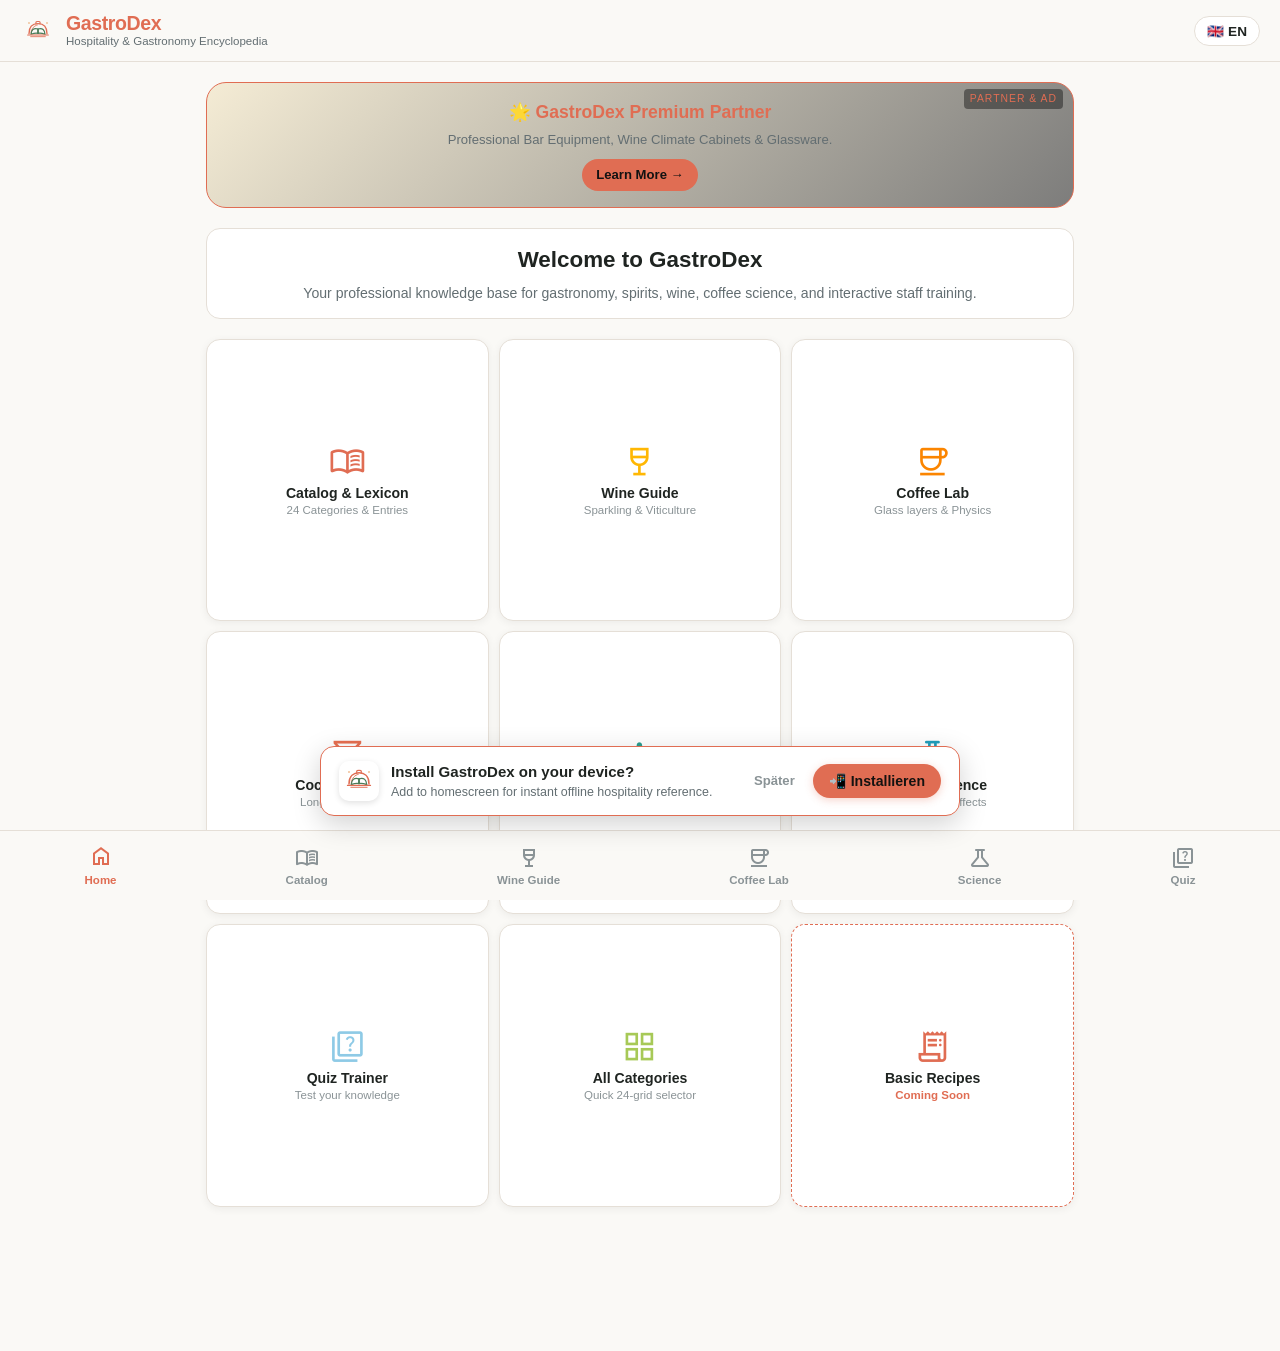
==== commit 4620f71b: "feat: update catalog data and improve UI layout - Increase item and category counts in catalog metad" ====
--- a/app/src/main/assets/pwa/index.html
+++ b/app/src/main/assets/pwa/index.html
@@ -51,72 +51,80 @@
 
       <!-- Welcome Hero -->
       <div class="detail-section" style="margin-bottom: 20px; text-align: center;">
-        <h2 style="font-size: 1.4rem; font-weight: 800; color: var(--text-primary); margin-bottom: 6px;">Welcome to GastroDex</h2>
-        <p style="font-size: 0.88rem; color: var(--text-secondary); line-height: 1.5;">
-          Your professional knowledge base for gastronomy, spirits, wine, coffee science, and interactive staff training.
+        <h2 style="font-size: 1.4rem; font-weight: 800; color: var(--text-primary); margin-bottom: 6px;" id="homeWelcomeTitle">Willkommen bei GastroDex</h2>
+        <p style="font-size: 0.88rem; color: var(--text-secondary); line-height: 1.5;" id="homeWelcomeSub">
+          Dein professioneller Wissenskompass für Bar, Gastronomie, Weinkunde, Kaffee-Labor und Team-Schulungen.
         </p>
       </div>
 
-      <!-- Homescreen Navigation Grid (3 Columns, Square Buttons) -->
-      <div style="display: grid; grid-template-columns: repeat(3, 1fr); gap: 12px; margin-bottom: 24px;">
+      <!-- Homescreen Navigation Grid (3x3 Responsive Square Grid, Perfectly Scaled) -->
+      <div class="home-nav-grid">
         
-        <!-- Lexikon / Catalog -->
-        <div onclick="switchTab('catalog')" class="home-square-btn">
-          <span class="material-symbols-outlined" style="font-size: 2.4rem; color: var(--accent-gold); margin-bottom: 6px;">menu_book</span>
-          <h3 style="font-size: 0.95rem; font-weight: 800; color: var(--text-primary); margin-bottom: 2px;" id="homeCardCatalog">Catalog</h3>
-          <p style="font-size: 0.72rem; color: var(--text-muted);" id="homeCardCatalogSub">Products</p>
-        </div>
-
-        <!-- Wine Guide -->
-        <div onclick="switchTab('wine')" class="home-square-btn">
-          <span class="material-symbols-outlined" style="font-size: 2.4rem; color: #ffb703; margin-bottom: 6px;">wine_bar</span>
-          <h3 style="font-size: 0.95rem; font-weight: 800; color: var(--text-primary); margin-bottom: 2px;" id="homeCardWine">Wine Guide</h3>
-          <p style="font-size: 0.72rem; color: var(--text-muted);" id="homeCardWineSub">Sparkling & Wine</p>
-        </div>
-
-        <!-- Coffee Lab -->
-        <div onclick="switchTab('coffee')" class="home-square-btn">
-          <span class="material-symbols-outlined" style="font-size: 2.4rem; color: #fb8500; margin-bottom: 6px;">coffee</span>
-          <h3 style="font-size: 0.95rem; font-weight: 800; color: var(--text-primary); margin-bottom: 2px;" id="homeCardCoffee">Coffee Lab</h3>
-          <p style="font-size: 0.72rem; color: var(--text-muted);" id="homeCardCoffeeSub">Glass layers</p>
-        </div>
-
-        <!-- Cocktails & Longdrinks -->
-        <div onclick="switchTab('cocktails')" class="home-square-btn">
-          <span class="material-symbols-outlined" style="font-size: 2.4rem; color: #e76f51; margin-bottom: 6px;">local_bar</span>
-          <h3 style="font-size: 0.95rem; font-weight: 800; color: var(--text-primary); margin-bottom: 2px;" id="homeCardCocktails">Cocktails</h3>
-          <p style="font-size: 0.72rem; color: var(--text-muted);" id="homeCardCocktailsSub">Longdrinks & Bar</p>
-        </div>
-
-        <!-- Service & Tischkultur -->
-        <div onclick="switchTab('service')" class="home-square-btn">
-          <span class="material-symbols-outlined" style="font-size: 2.4rem; color: #2a9d8f; margin-bottom: 6px;">room_service</span>
-          <h3 style="font-size: 0.95rem; font-weight: 800; color: var(--text-primary); margin-bottom: 2px;" id="homeCardService">Service</h3>
-          <p style="font-size: 0.72rem; color: var(--text-muted);" id="homeCardServiceSub">Table setting</p>
-        </div>
-
-        <!-- Science & Alcohol -->
-        <div onclick="switchTab('science')" class="home-square-btn">
-          <span class="material-symbols-outlined" style="font-size: 2.4rem; color: #219ebc; margin-bottom: 6px;">science</span>
-          <h3 style="font-size: 0.95rem; font-weight: 800; color: var(--text-primary); margin-bottom: 2px;" id="homeCardScience">Science</h3>
-          <p style="font-size: 0.72rem; color: var(--text-muted);" id="homeCardScienceSub">Metabolism</p>
-        </div>
-
-        <!-- Quiz Trainer -->
-        <div onclick="switchTab('quiz')" class="home-square-btn">
-          <span class="material-symbols-outlined" style="font-size: 2.4rem; color: #8ecae6; margin-bottom: 6px;">quiz</span>
-          <h3 style="font-size: 0.95rem; font-weight: 800; color: var(--text-primary); margin-bottom: 2px;" id="homeCardQuiz">Quiz</h3>
-          <p style="font-size: 0.72rem; color: var(--text-muted);" id="homeCardQuizSub">Staff training</p>
-        </div>
-
-        <!-- Basic Recipes -->
-        <div onclick="openInPreparationModal('Basic Recipes / Rezepte')" class="home-square-btn" style="border: 2px dashed var(--accent-gold);">
-          <span class="material-symbols-outlined" style="font-size: 2.4rem; color: var(--accent-gold); margin-bottom: 6px;">receipt_long</span>
-          <h3 style="font-size: 0.95rem; font-weight: 800; color: var(--text-primary); margin-bottom: 2px;" id="homeCardRecipes">Recipes</h3>
-          <p style="font-size: 0.72rem; color: var(--accent-gold); font-weight: 700;" id="homeCardRecipesSub">In Vorbereitung</p>
-        </div>
-
-      </div>
+        <!-- 1. Lexikon / Catalog -->
+        <div onclick="switchTab('catalog')" class="home-square-btn" title="Katalog & Fachartikel">
+          <span class="material-symbols-outlined home-square-icon" style="color: var(--accent-gold);">menu_book</span>
+          <h3 class="home-square-title" id="homeCardCatalog">Catalog</h3>
+          <p class="home-square-sub" id="homeCardCatalogSub">Products</p>
+        </div>
+
+        <!-- 2. Wine Guide -->
+        <div onclick="switchTab('wine')" class="home-square-btn" title="Wein- & Sommelier-Kompass">
+          <span class="material-symbols-outlined home-square-icon" style="color: #ffb703;">wine_bar</span>
+          <h3 class="home-square-title" id="homeCardWine">Wine Guide</h3>
+          <p class="home-square-sub" id="homeCardWineSub">Sparkling & Wine</p>
+        </div>
+
+        <!-- 3. Coffee Lab -->
+        <div onclick="switchTab('coffee')" class="home-square-btn" title="Kaffee-Labor & Schichten">
+          <span class="material-symbols-outlined home-square-icon" style="color: #fb8500;">coffee</span>
+          <h3 class="home-square-title" id="homeCardCoffee">Coffee Lab</h3>
+          <p class="home-square-sub" id="homeCardCoffeeSub">Glass layers</p>
+        </div>
+
+        <!-- 4. Cocktails & Longdrinks -->
+        <div onclick="switchTab('cocktails')" class="home-square-btn" title="Cocktails & Bar-Technik">
+          <span class="material-symbols-outlined home-square-icon" style="color: #e76f51;">local_bar</span>
+          <h3 class="home-square-title" id="homeCardCocktails">Cocktails</h3>
+          <p class="home-square-sub" id="homeCardCocktailsSub">Bar & Mix</p>
+        </div>
+
+        <!-- 5. Service & Tischkultur -->
+        <div onclick="switchTab('service')" class="home-square-btn" title="Service, Eindecken & Knigge">
+          <span class="material-symbols-outlined home-square-icon" style="color: #2a9d8f;">room_service</span>
+          <h3 class="home-square-title" id="homeCardService">Service</h3>
+          <p class="home-square-sub" id="homeCardServiceSub">Table setting</p>
+        </div>
+
+        <!-- 6. Science & Wirkungslehre -->
+        <div onclick="switchTab('science')" class="home-square-btn" title="Wirkungslehre & HACCP">
+          <span class="material-symbols-outlined home-square-icon" style="color: #219ebc;">science</span>
+          <h3 class="home-square-title" id="homeCardScience">Science</h3>
+          <p class="home-square-sub" id="homeCardScienceSub">HACCP & Physics</p>
+        </div>
+
+        <!-- 7. Quiz Trainer -->
+        <div onclick="switchTab('quiz')" class="home-square-btn" title="Team-Quiz & Schulungsfragen">
+          <span class="material-symbols-outlined home-square-icon" style="color: #8ecae6;">quiz</span>
+          <h3 class="home-square-title" id="homeCardQuiz">Quiz</h3>
+          <p class="home-square-sub" id="homeCardQuizSub">Staff training</p>
+        </div>
+
+        <!-- 8. Alle Kategorien Quick-Grid (24 Kategorien) -->
+        <div onclick="openCategoryGridModal()" class="home-square-btn" title="Alle 24 Fachkategorien">
+          <span class="material-symbols-outlined home-square-icon" style="color: #a7c957;">grid_view</span>
+          <h3 class="home-square-title" id="homeCardGrid">Kategorien</h3>
+          <p class="home-square-sub" id="homeCardGridSub">24 Fachbereiche</p>
+        </div>
+
+        <!-- 9. Basic Recipes -->
+        <div onclick="openInPreparationModal(currentLang === 'de' ? 'Basis-Rezepte' : 'Basic Recipes')" class="home-square-btn" style="border: 1.5px dashed var(--accent-gold);" title="Basis-Rezepte (In Vorbereitung)">
+          <span class="material-symbols-outlined home-square-icon" style="color: var(--accent-gold);">receipt_long</span>
+          <h3 class="home-square-title" id="homeCardRecipes">Recipes</h3>
+          <p class="home-square-sub" id="homeCardRecipesSub" style="color: var(--accent-gold); font-weight: 700;">In Prep</p>
+        </div>
+
+      </div>
+
 
     </div>
   </main>
@@ -141,8 +149,8 @@
       <button class="cat-nav-btn cat-nav-right" onclick="scrollCategories(240)" aria-label="Weiter">›</button>
     </div>
 
-    <!-- Quick Toggle Filters (Favorites, Regional/Import) -->
-    <div class="sub-filters">
+    <!-- Quick Toggle Filters (Favorites, Regional/Import, Sorting) -->
+    <div class="sub-filters" style="display: flex; gap: 8px; align-items: center; flex-wrap: wrap;">
       <button class="filter-btn" id="filterFavBtn" onclick="toggleFavoriteFilter()">
         <span class="material-symbols-outlined" style="font-size: 15px; vertical-align: middle;">favorite</span>
         <span id="filterFavLabel">Favoriten</span>
@@ -151,6 +159,15 @@
         <span class="material-symbols-outlined" style="font-size: 15px; vertical-align: middle;">public</span>
         <span id="filterImportLabel">Alle Herkünfte</span>
       </button>
+      <div style="margin-left: auto; display: flex; align-items: center; gap: 4px;">
+        <span class="material-symbols-outlined" style="font-size: 16px; color: var(--accent-gold);">sort</span>
+        <select id="sortSelect" onchange="changeSortOrder(this.value)" class="form-select" style="padding: 4px 8px; font-size: 0.78rem; font-weight: 700; border-radius: 8px; background: var(--bg-surface-variant); color: var(--text-primary); border: 1px solid var(--border-subtle); cursor: pointer;">
+          <option value="default">Standard</option>
+          <option value="fav">❤️ Favoriten zuerst</option>
+          <option value="az">🔤 A – Z</option>
+          <option value="za">🔤 Z – A</option>
+        </select>
+      </div>
     </div>
 
     <div class="container" style="display: flex; justify-content: space-between; align-items: center; margin-bottom: 12px;">
@@ -164,52 +181,30 @@
   </main>
 
   <!-- PANE 2: WINE GUIDE -->
-  <main id="pane-wine" class="tab-pane">
+    <main id="pane-wine" class="tab-pane">
+    <div class="container" style="padding-top: 16px;" id="wineGuideContent">
+      <!-- Rendered dynamically via renderWineGuide() in app.js -->
+    </div>
+  </main>
+
+  <!-- PANE 3: COFFEE LAB -->
+    <main id="pane-coffee" class="tab-pane">
     <div class="container" style="padding-top: 16px;">
       <div class="detail-section" style="margin-bottom: 16px;">
-        <h2 style="font-size: 1.25rem; font-weight: 800; color: var(--accent-gold); margin-bottom: 8px;">🍷 Wein- & Schaumweinkompass</h2>
-        <p style="font-size: 0.88rem; color: var(--text-secondary); line-height: 1.5;">
-          Von den feinsten Perlen der Champagne über deutschen Steillagen-Riesling bis hin zum geschützten Asti Spumante DOCG und den Geheimnissen der Roséwein-Kelterung.
-        </p>
-      </div>
-
-      <div class="detail-section" style="margin-bottom: 14px;">
-        <h3 class="detail-section-title">🍾 Das Schaumwein-Dreieck</h3>
-        <p class="detail-section-text">
-          • <strong>Champagner (AOP):</strong> Ausschließlich Flaschengärung (Méthode Champenoise) in der Champagne; mind. 15 Monate Hefelager lösen Mannoproteine für edle Brioche-Aromen.<br/>
-          • <strong>Deutscher Sekt:</strong> Riesling- oder Burgunderbasis; frische Säure, Flaschen- oder Charmat-Tankgärung.<br/>
-          • <strong>Asti Spumante (DOCG):</strong> Süße Moscato-Traube; Gärung wird bei ~7% Vol. durch Kälte gestoppt – edle Restsüße ohne Zuckerzusatz!
-        </p>
-      </div>
-
-      <div class="detail-section" style="margin-bottom: 14px;">
-        <h3 class="detail-section-title">🍇 Rebsorten & Kelterung</h3>
-        <p class="detail-section-text">
-          • <strong>Riesling:</strong> Königin der Weißweine. Hohe Säure, Schiefermineralik, im Alter TDN-Petrolnote.<br/>
-          • <strong>Roséwein-Gesetz:</strong> In der EU ist das Zusammenschütten von Weiß- und Rotwein für Stillweine streng verboten! Die Farbe stammt rein aus kurzer Maischestandzeit (2–12h) roter Beerenhäute.
-        </p>
-      </div>
-    </div>
-  </main>
-
-  <!-- PANE 3: COFFEE LAB -->
-  <main id="pane-coffee" class="tab-pane">
-    <div class="container" style="padding-top: 16px;">
-      <div class="detail-section" style="margin-bottom: 16px;">
-        <h2 style="font-size: 1.25rem; font-weight: 800; color: var(--accent-gold); margin-bottom: 8px;">☕ Kaffeespezialitäten & Schichten-Labor</h2>
-        <p style="font-size: 0.88rem; color: var(--text-secondary);">
+        <h2 style="font-size: 1.25rem; font-weight: 800; color: var(--accent-gold); margin-bottom: 8px;" id="coffeeHeaderTitle">☕ Kaffeespezialitäten & Schichten-Labor</h2>
+        <p style="font-size: 0.88rem; color: var(--text-secondary);" id="coffeeHeaderSub">
           Interaktive Getränke-Schichtung im Glas, Extraktionsphysik (9 bar, 25s) und der Unterschied zwischen Arabica und Robusta.
         </p>
       </div>
 
       <!-- Interactive Drink Comparison with Realistic Glasses -->
       <div class="detail-section" style="margin-bottom: 16px;">
-        <h3 class="detail-section-title" style="margin-bottom: 12px;">🥛 Getränke-Schichten im Glas vergleichen</h3>
+        <h3 class="detail-section-title" style="margin-bottom: 12px;" id="coffeeCompareTitle">🥛 Getränke-Schichten im Glas vergleichen</h3>
         
         <!-- Selectors -->
         <div style="display: flex; gap: 10px; align-items: center; margin-bottom: 16px; flex-wrap: wrap;">
           <div style="flex: 1; min-width: 140px;">
-            <label style="font-size: 0.75rem; font-weight: 700; color: var(--text-muted); display: block; margin-bottom: 4px;">GETRÄNK 1:</label>
+            <label style="font-size: 0.75rem; font-weight: 700; color: var(--text-muted); display: block; margin-bottom: 4px;" id="coffeeLabelLeft">GETRÄNK 1:</label>
             <select id="coffeeSelectLeft" class="form-select" onchange="updateCoffeeComparison()" style="width: 100%; font-weight: 700;">
               <option value="coffee_cappuccino" selected>Cappuccino</option>
               <option value="coffee_latte_macchiato">Latte Macchiato</option>
@@ -221,7 +216,7 @@
           </div>
           <div style="font-size: 1.2rem; font-weight: 800; color: var(--accent-gold); padding-top: 16px;">⚡</div>
           <div style="flex: 1; min-width: 140px;">
-            <label style="font-size: 0.75rem; font-weight: 700; color: var(--text-muted); display: block; margin-bottom: 4px;">GETRÄNK 2:</label>
+            <label style="font-size: 0.75rem; font-weight: 700; color: var(--text-muted); display: block; margin-bottom: 4px;" id="coffeeLabelRight">GETRÄNK 2:</label>
             <select id="coffeeSelectRight" class="form-select" onchange="updateCoffeeComparison()" style="width: 100%; font-weight: 700;">
               <option value="coffee_cappuccino">Cappuccino</option>
               <option value="coffee_latte_macchiato" selected>Latte Macchiato</option>
@@ -251,170 +246,45 @@
         <div id="coffeeComparisonSummary" class="coffee-comparison-box"></div>
       </div>
 
-      <div class="detail-section">
-        <h3 class="detail-section-title">🌱 Arabica vs. Robusta</h3>
-        <p class="detail-section-text">
-          • <strong>Arabica:</strong> Hochlagen (1000–2200m), feine Fruchtsäuren, 60% mehr Fette/Öle.<br/>
-          • <strong>Robusta:</strong> Tiefland (0–800m), doppelter Koffeingehalt (2,2%), weniger Fett -> erzeugt die dichte, nussbraune Crema im echten italienischen Espresso!
-        </p>
+      <div class="detail-section" id="coffeeSpeciesSection">
+        <!-- Injected via renderCoffeeSpecies() -->
       </div>
     </div>
   </main>
 
   <!-- PANE: COCKTAILS & LONGDRINKS -->
-  <main id="pane-cocktails" class="tab-pane">
-    <div class="container" style="padding-top: 16px;">
-      <div class="detail-section" style="margin-bottom: 16px;">
-        <h2 style="font-size: 1.25rem; font-weight: 800; color: var(--accent-gold); margin-bottom: 8px;">🍸 Cocktails, Longdrinks & Bar-Technik</h2>
-        <p style="font-size: 0.88rem; color: var(--text-secondary); line-height: 1.5;">
-          Klassische Bar-Rezepte, Highball-Balance, Eis-Physik und die grundlegenden Handgriffe professioneller Bartender.
-        </p>
-      </div>
-
-      <div class="detail-section" style="margin-bottom: 14px;">
-        <h3 class="detail-section-title">🧊 Eis-Physik & Glas-Kompensation</h3>
-        <p class="detail-section-text">
-          • <strong>Großes Eis vs. Schmelzwasser:</strong> Große Eiswürkel oder klare Eis-Chunks schmelzen extrem langsam, wodurch Longdrinks (z.B. Gin & Tonic) eiskalt bleiben, ohne verwässert zu werden.<br/>
-          • <strong>Glas-Vorkühlung:</strong> Ein vorgekühltes Ballonglas oder Tumbler verhindert den sofortigen Temperaturschock und hält Kohlensäure länger im Getränk.
-        </p>
-      </div>
-
-      <div class="detail-section" style="margin-bottom: 14px;">
-        <h3 class="detail-section-title">🍹 Klassische Longdrink-Standards</h3>
-        <p class="detail-section-text">
-          • <strong>Gin & Tonic:</strong> 5 cl Premium Gin, 150-200 ml Tonic Water, reichlich Eis, botanische Garnitur (Wacholder, Rosmarin oder Gurkenscheibe).<br/>
-          • <strong>Moscow Mule:</strong> 5 cl Wodka, 2 cl Limettensaft, 150 ml Ginger Beer, Gurkenscheibe & Minzzweig im Kupferbecher.<br/>
-          • <strong>Negroni:</strong> Zu gleichen Teilen (je 3 cl) Gin, Vermouth Rosso und Campari; auf Eis gerührt, mit Orangenzeste garniert.
-        </p>
-      </div>
-
-      <div class="detail-section">
-        <h3 class="detail-section-title">🥄 Rühren (Stir) vs. Schütteln (Shake)</h3>
-        <p class="detail-section-text">
-          • <strong>Rühren (Stir):</strong> Für Drinks aus reinen Spirituosen ohne Fruchtsaft oder Eier (z.B. Negroni, Martini, Old Fashioned). Verhindert Trübung und sorgt für seidige Textur.<br/>
-          • <strong>Schütteln (Shake):</strong> Für Zutaten mit Zitrusfrüchten, Eiern, Sahne oder Fruchtsirup (z.B. Sour, Daiquiri). Kühlt schnell und belüftet die Emulsion.
-        </p>
-      </div>
+    <main id="pane-cocktails" class="tab-pane">
+    <div class="container" style="padding-top: 16px;" id="cocktailsGuideContent">
+      <!-- Rendered dynamically via renderCocktailsGuide() in app.js -->
     </div>
   </main>
 
   <!-- PANE: SERVICE & TISCHKULTUR -->
-  <main id="pane-service" class="tab-pane">
-    <div class="container" style="padding-top: 16px;">
-      <div class="detail-section" style="margin-bottom: 16px;">
-        <h2 style="font-size: 1.25rem; font-weight: 800; color: var(--accent-gold); margin-bottom: 8px;">🛎️ Service & Tischkultur (Non-Food & Etikette)</h2>
-        <p style="font-size: 0.88rem; color: var(--text-secondary); line-height: 1.5;">
-          Professionelles Eindecken, Serviettenfalttechniken, Besteck- und Gläserkunde sowie HACCP-Hygienestandards im Gastgewerbe.
-        </p>
-      </div>
-
-      <div class="detail-section" style="margin-bottom: 14px;">
-        <h3 class="detail-section-title">🍽️ Professionelle Tisch-Eindeckung (Gala vs. À la carte)</h3>
-        <p class="detail-section-text">
-          • <strong>Abstand zum Tischrand:</strong> Genormte 1 bis 2 cm (ca. zwei Daumenbreiten).<br/>
-          • <strong>Besteck-Logik:</strong> Von außen nach innen arbeiten. Der erste Gang liegt ganz außen. Gabeln links, Messer (Klinge nach innen) und Löffel rechts.<br/>
-          • <strong>Gläser-Anordnung:</strong> Oberhalb der Messerspitze platziert (Wasserglas als Basis, rechts daneben Weißwein- und Rotweinglas diagonal).
-        </p>
-      </div>
-
-      <div class="detail-section" style="margin-bottom: 14px;">
-        <h3 class="detail-section-title">🧻 Serviettenfalttechnik & Hygiene</h3>
-        <p class="detail-section-text">
-          • Stoffservietten dürfen im Service nur mit frisch gewaschenen, desinfizierten Händen oder Servierzange gefaltet werden.<br/>
-          • Klassische Formen: Bischofsmütze, Lotusblüte, Tafelspitz oder Bestecktasche für effizienten Serviceablauf.
-        </p>
-      </div>
-
-      <div class="detail-section">
-        <h3 class="detail-section-title">👥 Service-Etikette & Gastgeberschaft</h3>
-        <p class="detail-section-text">
-          • <strong>Servieren & Abräumen:</strong> Getränke und Speisen grundsätzlich von rechts einsetzen und von rechts abräumen (Ausnahme: Teller oft von links nach Wunsch des Hauses).<br/>
-          • <strong>Aufmerksamkeit:</strong> Gläser rechtzeitig nachschenken, leere Teller zügig nach dem letzten Gast abräumen.
-        </p>
-      </div>
+    <main id="pane-service" class="tab-pane">
+    <div class="container" style="padding-top: 16px;" id="serviceCultureContent">
+      <!-- Rendered dynamically via renderServiceCulture() in app.js -->
     </div>
   </main>
 
   <!-- PANE 4: SCIENCE / WIRKUNGSLEHRE -->
-  <main id="pane-science" class="tab-pane">
-    <div class="container" style="padding-top: 16px;">
-      <div class="detail-section" style="margin-bottom: 16px;">
-        <h2 style="font-size: 1.25rem; font-weight: 800; color: var(--accent-gold); margin-bottom: 8px;">🔬 Wirkungslehre & Gastronomie-Physik</h2>
-        <p style="font-size: 0.88rem; color: var(--text-secondary);">
-          Die chemischen und biologischen Vorgänge hinter Gärung, Destillation, Kohlensäure, Milch- und Eierkunde verständlich erklärt.
-        </p>
-      </div>
-
-      <div class="detail-section" style="margin-bottom: 14px;">
-        <h3 class="detail-section-title">⚗️ Destillation vs. Fermentation</h3>
-        <p class="detail-section-text">
-          • <strong>Fermentation (Gärung):</strong> Hefen wandeln Einfachzucker (Fruktose, Glukose) unter Sauerstoffabschluss in Ethanol und CO2 um (Bier max. 12%, Wein max. 16%).<br/>
-          • <strong>Destillation (Brennen):</strong> Trennt Alkohol (Siedepunkt 78,3°C) vom Wasser (100°C) durch Verdampfen und anschließendes Kondensieren in Kupferkühlern.
-        </p>
-      </div>
-
-      <div class="detail-section" style="margin-bottom: 14px;">
-        <h3 class="detail-section-title">🫧 Kohlensäure & Henry-Gesetz</h3>
-        <p class="detail-section-text">
-          Gase lösen sich in kalten Flüssigkeiten physikalisch stabiler als in warmen. Eiskaltes Mineralwasser oder Tonic bindet CO2 fest im Glas; bei Erwärmung perlt es explosionsartig aus.
-        </p>
-      </div>
-
-      <div class="detail-section" style="margin-bottom: 14px;">
-        <h3 class="detail-section-title">🍳 Eier-Chemie: 62°C vs. 68°C</h3>
-        <p class="detail-section-text">
-          Eiklar gerinnt bei 62–65°C; Eidotter verdickt erst bei 65–70°C. Dieser thermische Abstand ermöglicht das perfekte wachsweiche Frühstücksei (6 Min) und das Onsen-Ei bei 64,5°C.
-        </p>
-      </div>
-
-      <!-- FOOD SAFETY & LEBENSMITTELSICHERHEIT -->
-      <div class="detail-section" style="margin-bottom: 14px; border-left: 4px solid #ff4757;">
-        <h3 class="detail-section-title" style="color: #ff6b81;">⚠️ Lebensmittelsicherheit: Grillen & Brühwürste (Nitrosamine)</h3>
-        <p class="detail-section-text">
-          • <strong>Krebserregende Nitrosamine:</strong> Gepökelte Fleischwaren (Wiener, Bockwurst, Kasseler, Leberkäse, Bacon) enthalten Natriumnitrit (E250). Bei hohen Temperaturen (&gt;150°C auf Grillrost oder Pfanne) reagiert Nitrit mit Fleisch-Aminen zu krebserregenden Nitrosaminen.<br/>
-          • <strong>Küchen-Regel:</strong> Brüh- und Pökelwürste nur im Heißwasserbad (max. 80°C) sieden – niemals direkt grillen! Auf dem Grill ausschließlich rohe, ungepökelte Rostbratwürste (mit reinem Kochsalz zubereitet) verwenden.<br/>
-          • <strong>Fettverbrennung &amp; PAK:</strong> In die Glut tropfendes Fett pyrolysiert zu giftigen polyzyklischen aromatischen Kohlenwasserstoffen (PAK, z.B. Benzo[a]pyren), die sich mit dem Rauch auf dem Grillgut niederschlagen. Grillschalen nutzen!
-        </p>
-      </div>
-
-      <div class="detail-section" style="margin-bottom: 14px; border-left: 4px solid #2ed573;">
-        <h3 class="detail-section-title" style="color: #2ed573;">🛡️ HACCP & Kreuzkontamination (Schneidbrett-System)</h3>
-        <p class="detail-section-text">
-          Strikte Trennung von Rohwaren verhindert Keimübertragungen (Campylobacter von Geflügel, Salmonellen von Eiern/Schwein, Listerien von Fisch auf verzehrfertigen Salat):<br/>
-          • 🔴 <strong>ROT:</strong> Rohes Fleisch (Rind, Schwein, Lamm)<br/>
-          • 🟡 <strong>GELB:</strong> Rohes Geflügel (Huhn, Pute – höchste Keimgefahr!)<br/>
-          • 🔵 <strong>BLAU:</strong> Roher Fisch &amp; Meeresfrüchte<br/>
-          • 🟢 <strong>GRÜN:</strong> Gemüse, Salate &amp; Obst<br/>
-          • ⚪ <strong>WEISS:</strong> Backwaren, Käse &amp; Milchprodukte<br/>
-          • 🟤 <strong>BRAUN:</strong> Gegartes / gebratenes Fleisch
-        </p>
-      </div>
-
-      <div class="detail-section" style="border-left: 4px solid #ffa502;">
-        <h3 class="detail-section-title" style="color: #ffa502;">🌡️ Garstufen, Kerntemperaturen & Rohverzehr</h3>
-        <p class="detail-section-text">
-          • <strong>Rind (Steak, Tatar):</strong> Keime besiedeln nur die Oberfläche. Innen ist das Fleisch keimfrei; daher ist Rare (48–52°C) oder Medium (56–58°C) nach scharfem Anbraten sicher. Tatar stets tagesfrisch zubereiten.<br/>
-          • <strong>Geflügel (Huhn, Pute):</strong> Niemals roh oder rosa! Mindestens 74°C Kerntemperatur zwingend erforderlich zur Abtötung von Campylobacter &amp; Salmonellen.<br/>
-          • <strong>Schweinefleisch:</strong> Hochwertiges Filet darf bei 62–65°C zartrosa serviert werden. Mett unterliegt strengen Frischegesetzen (&lt;4°C, Verkauf nur am Herstellungstag).<br/>
-          • <strong>Fisch &amp; Sushi:</strong> Wildfisch zum Rohverzehr muss nach EU-Verordnung 853/2004 für mind. 24h bei -20°C schockgefrostet werden, um Parasiten (Anisakis-Würmer) abzutöten.<br/>
-          • <strong>Temperatur-Gefahrenzone:</strong> Zwischen 10°C und 60°C verdoppeln sich Bakterien alle 20 Minuten! Heiße Speisen &gt;65°C halten oder binnen 90 Min auf &lt;10°C kühlen.
-        </p>
-      </div>
+    <main id="pane-science" class="tab-pane">
+    <div class="container" style="padding-top: 16px;" id="scienceGuideContent">
+      <!-- Rendered dynamically via renderScienceGuide() in app.js -->
     </div>
   </main>
 
   <!-- PANE 5: QUIZ TRAINER (10 QUESTIONS WITH CATEGORY FILTER) -->
-  <main id="pane-quiz" class="tab-pane">
+    <main id="pane-quiz" class="tab-pane">
     <div class="container" style="padding-top: 16px;">
       
       <!-- Quiz Header & Settings Card -->
       <div class="detail-section" style="margin-bottom: 16px;">
         <div style="display: flex; justify-content: space-between; align-items: baseline; margin-bottom: 8px;">
-          <h2 style="font-size: 1.2rem; font-weight: 800; color: var(--accent-gold);">🎯 Multiple-Choice Team-Quiz</h2>
+          <h2 style="font-size: 1.2rem; font-weight: 800; color: var(--accent-gold);" id="quizHeaderTitle">🎯 Multiple-Choice Team-Quiz</h2>
           <span id="quizCategoryDisplay" style="font-size: 0.8rem; font-weight: 700; color: var(--text-muted);"></span>
         </div>
 
-        <p style="font-size: 0.85rem; color: var(--text-secondary); margin-bottom: 12px;">
+        <p style="font-size: 0.85rem; color: var(--text-secondary); margin-bottom: 12px;" id="quizHeaderDesc">
           Wähle eine Kategorie oder mixe alle Bereiche für deine 10 Prüfungsfragen:
         </p>
 
@@ -450,19 +320,19 @@
       <!-- Completed Scorecard Card -->
       <div id="quizCompletedCard" class="quiz-card" style="display: none; text-align: center;">
         <div style="font-size: 3rem;">🏆</div>
-        <h3 style="font-size: 1.4rem; font-weight: 800;">Schulung abgeschlossen!</h3>
+        <h3 style="font-size: 1.4rem; font-weight: 800;" id="quizCompleteTitle">Schulung abgeschlossen!</h3>
         <p id="quizScoreRate" style="font-size: 1.3rem; font-weight: 800; color: var(--success);"></p>
         <p id="quizScoreDetail" style="font-size: 0.9rem; color: var(--text-muted);"></p>
 
         <div style="margin: 16px 0; text-align: left;">
-          <label style="font-size: 0.8rem; font-weight: 700; color: var(--text-secondary);">Dein Name für den Barchef-Bericht:</label>
+          <label style="font-size: 0.8rem; font-weight: 700; color: var(--text-secondary);" id="quizStaffNameLabel">Dein Name für den Barchef-Bericht:</label>
           <input type="text" id="quizStaffName" class="form-input" style="width: 100%; margin-top: 4px;" placeholder="z.B. Anna Müller (Chef de Rang)" />
         </div>
 
-        <button class="btn-primary" style="width: 100%; margin-bottom: 8px;" onclick="shareQuizScore()">
+        <button class="btn-primary" style="width: 100%; margin-bottom: 8px;" id="quizShareBtn" onclick="shareQuizScore()">
           📤 Ergebnis an Barchef / Quizmaster senden
         </button>
-        <button class="btn-secondary" style="width: 100%;" onclick="initQuizSession(quizCategory, 10)">
+        <button class="btn-secondary" style="width: 100%;" id="quizRestartBtn" onclick="initQuizSession(quizCategory, 10)">
           🔄 Quiz erneut starten
         </button>
       </div>
@@ -510,11 +380,11 @@
               <div id="detailOrigin" style="font-weight: 700; font-size: 0.88rem; color: var(--text-primary); margin-top: 2px;"></div>
             </div>
             <div style="padding: 6px;">
-              <div style="font-size: 0.72rem; font-weight: 700; color: var(--text-muted); text-transform: uppercase;">Herstellung</div>
+              <div id="detailProcessLabel" style="font-size: 0.72rem; font-weight: 700; color: var(--text-muted); text-transform: uppercase;">Herstellung</div>
               <div id="detailProcess" style="font-weight: 700; font-size: 0.88rem; color: var(--accent-gold); margin-top: 2px;"></div>
             </div>
             <div style="padding: 6px;">
-              <div style="font-size: 0.72rem; font-weight: 700; color: var(--text-muted); text-transform: uppercase;">Kennwert</div>
+              <div id="detailKennwertLabel" style="font-size: 0.72rem; font-weight: 700; color: var(--text-muted); text-transform: uppercase;">Kennwert</div>
               <div id="detailKennwert" style="font-weight: 700; font-size: 0.88rem; color: var(--text-primary); margin-top: 2px;"></div>
             </div>
           </div>
@@ -679,6 +549,7 @@
   </nav>
 
   <script src="data_bundle.js"></script>
+  <script src="quiz_data.js"></script>
   <script src="app.js"></script>
   <script>
     // Register Service Worker for PWA
--- a/app/src/main/assets/pwa/style.css
+++ b/app/src/main/assets/pwa/style.css
@@ -431,17 +431,40 @@
   display: flex;
   gap: 6px;
   flex-wrap: wrap;
+  z-index: 5;
+  pointer-events: none;
 }
 
 .badge {
-  background: rgba(20, 18, 16, 0.85);
-  backdrop-filter: blur(8px);
-  border: 1px solid var(--border-subtle);
-  color: var(--text-primary);
-  font-size: 0.7rem;
+  font-size: 0.68rem;
   font-weight: 700;
-  padding: 3px 7px;
-  border-radius: var(--radius-sm);
+  padding: 3px 8px;
+  border-radius: 6px;
+  letter-spacing: 0.2px;
+  line-height: 1.2;
+  display: inline-flex;
+  align-items: center;
+  gap: 3px;
+  width: auto;
+  box-shadow: 0 2px 6px rgba(0, 0, 0, 0.35);
+}
+
+.badge-category {
+  background: #E06D53 !important;
+  color: #FFFFFF !important;
+  border: 1px solid rgba(255, 255, 255, 0.35);
+}
+
+.badge-origin-regional {
+  background: #2A9D8F !important;
+  color: #FFFFFF !important;
+  border: 1px solid rgba(255, 255, 255, 0.35);
+}
+
+.badge-origin-import {
+  background: #D97706 !important;
+  color: #FFFFFF !important;
+  border: 1px solid rgba(255, 255, 255, 0.35);
 }
 
 .card-fav-btn {
@@ -1131,26 +1154,80 @@
   }
 }
 
-/* SQUARE HOMESCREEN BUTTONS */
+/* SQUARE HOMESCREEN BUTTONS & FLUID 3x3 GRID */
+.home-nav-grid {
+  display: grid;
+  grid-template-columns: repeat(3, minmax(0, 1fr));
+  gap: 10px;
+  width: 100%;
+  max-width: 100%;
+  box-sizing: border-box;
+  margin-bottom: 24px;
+}
+
+@media (max-width: 360px) {
+  .home-nav-grid {
+    gap: 6px;
+  }
+}
+
 .home-square-btn {
   background: var(--bg-surface);
-  border: 2px solid var(--border-subtle);
-  border-radius: var(--radius-lg);
-  aspect-ratio: 1;
+  border: 1.5px solid var(--border-subtle);
+  border-radius: var(--radius-md);
+  aspect-ratio: 1 / 1;
+  width: 100%;
+  box-sizing: border-box;
   display: flex;
   flex-direction: column;
   justify-content: center;
   align-items: center;
   text-align: center;
-  padding: 14px;
-  cursor: pointer;
-  box-shadow: 0 4px 12px rgba(0,0,0,0.18);
-  transition: all 0.25s ease;
-}
+  padding: 8px 6px;
+  cursor: pointer;
+  box-shadow: 0 2px 8px rgba(0,0,0,0.06);
+  transition: all 0.2s ease;
+  overflow: hidden;
+  user-select: none;
+}
+
 .home-square-btn:hover {
   border-color: var(--accent-gold);
-  transform: translateY(-3px);
-  box-shadow: 0 6px 18px rgba(212, 160, 23, 0.28);
-}
-
-
+  transform: translateY(-2px);
+  box-shadow: 0 4px 14px rgba(224, 109, 83, 0.2);
+}
+
+.home-square-btn:active {
+  transform: scale(0.97);
+}
+
+.home-square-icon {
+  font-size: clamp(1.8rem, 5.5vw, 2.3rem) !important;
+  margin-bottom: 4px;
+  line-height: 1;
+}
+
+.home-square-title {
+  font-size: clamp(0.72rem, 2.4vw, 0.88rem);
+  font-weight: 800;
+  color: var(--text-primary);
+  margin-bottom: 2px;
+  line-height: 1.2;
+  white-space: nowrap;
+  overflow: hidden;
+  text-overflow: ellipsis;
+  max-width: 100%;
+}
+
+.home-square-sub {
+  font-size: clamp(0.62rem, 1.9vw, 0.72rem);
+  color: var(--text-muted);
+  line-height: 1.1;
+  white-space: nowrap;
+  overflow: hidden;
+  text-overflow: ellipsis;
+  max-width: 100%;
+}
+
+
+
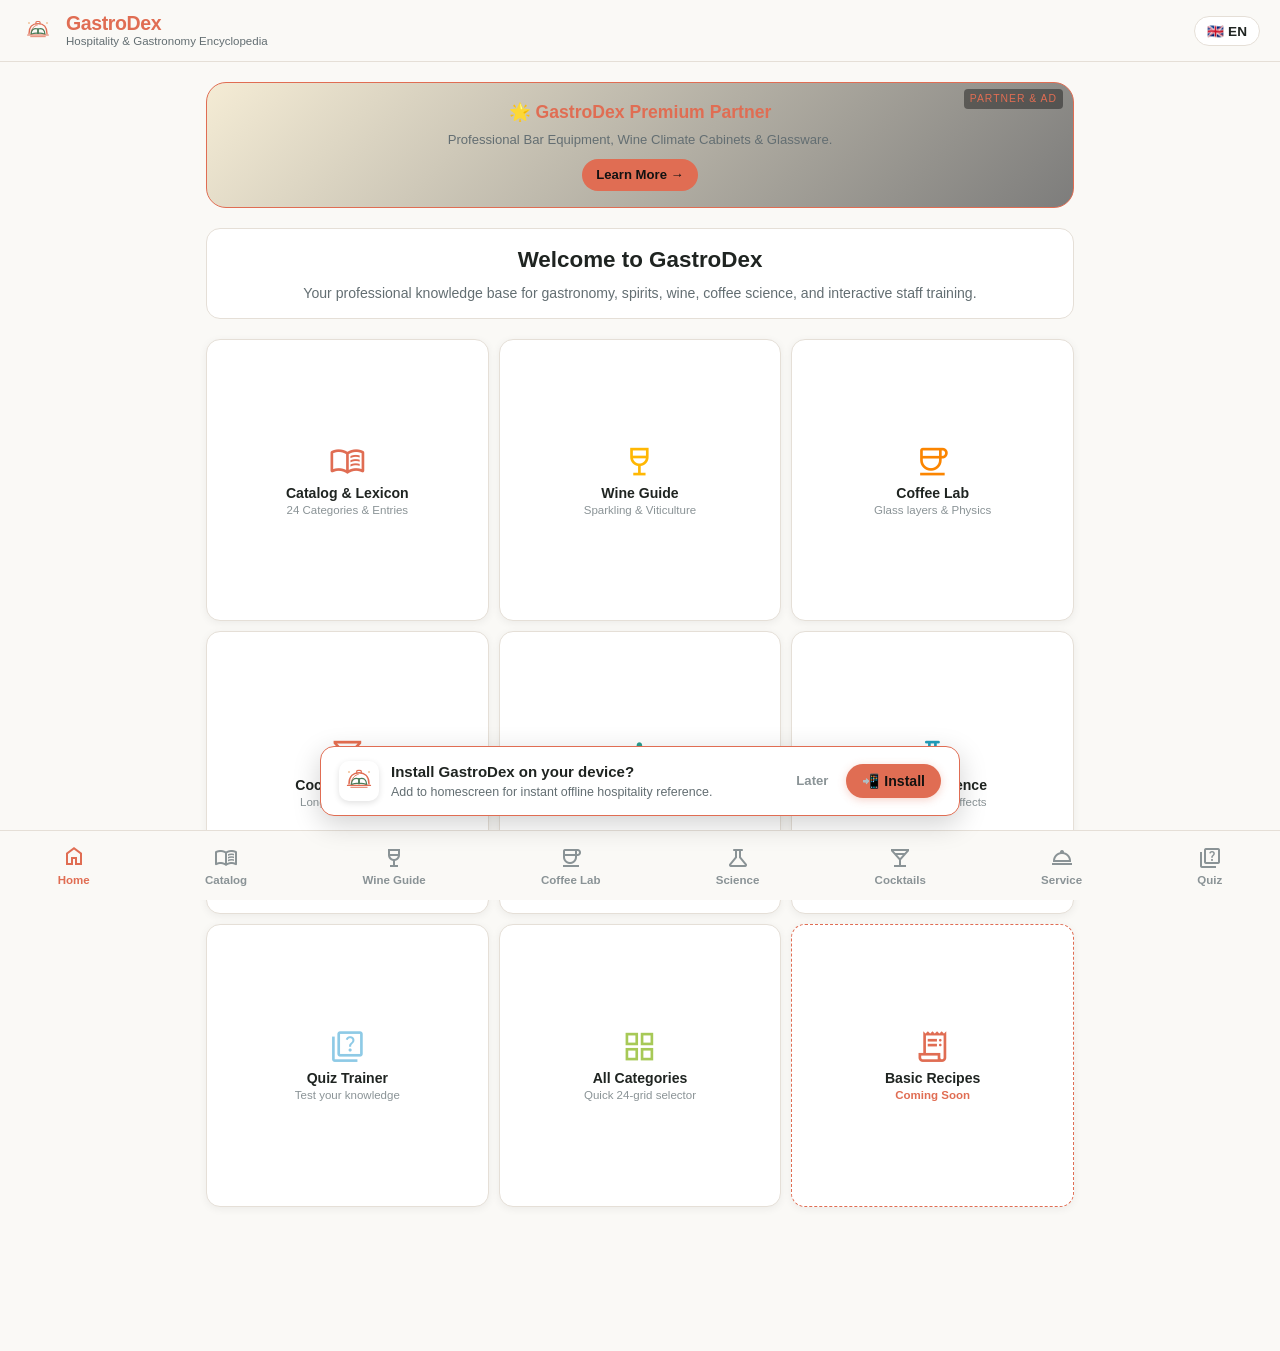
==== commit a6cd2ec4: "feat: enhance PWA UI navigation and update data - Add back navigation buttons to Coffee and Quiz pan" ====
--- a/app/src/main/assets/pwa/index.html
+++ b/app/src/main/assets/pwa/index.html
@@ -190,6 +190,12 @@
   <!-- PANE 3: COFFEE LAB -->
     <main id="pane-coffee" class="tab-pane">
     <div class="container" style="padding-top: 16px;">
+      <div style="margin-bottom: 14px;">
+        <button onclick="switchTab('home')" class="btn-subtle" style="display:inline-flex; align-items:center; gap:6px; padding:6px 14px; border-radius:20px; font-size:0.82rem; font-weight:700; background:var(--bg-surface-variant); border:1px solid var(--border-subtle); color:var(--text-secondary); cursor:pointer;">
+          <span class="material-symbols-outlined" style="font-size:16px;">arrow_back</span>
+          <span id="coffeeBackBtn">Zurück zur Übersicht</span>
+        </button>
+      </div>
       <div class="detail-section" style="margin-bottom: 16px;">
         <h2 style="font-size: 1.25rem; font-weight: 800; color: var(--accent-gold); margin-bottom: 8px;" id="coffeeHeaderTitle">☕ Kaffeespezialitäten & Schichten-Labor</h2>
         <p style="font-size: 0.88rem; color: var(--text-secondary);" id="coffeeHeaderSub">
@@ -276,6 +282,12 @@
   <!-- PANE 5: QUIZ TRAINER (10 QUESTIONS WITH CATEGORY FILTER) -->
     <main id="pane-quiz" class="tab-pane">
     <div class="container" style="padding-top: 16px;">
+      <div style="margin-bottom: 14px;">
+        <button onclick="switchTab('home')" class="btn-subtle" style="display:inline-flex; align-items:center; gap:6px; padding:6px 14px; border-radius:20px; font-size:0.82rem; font-weight:700; background:var(--bg-surface-variant); border:1px solid var(--border-subtle); color:var(--text-secondary); cursor:pointer;">
+          <span class="material-symbols-outlined" style="font-size:16px;">arrow_back</span>
+          <span id="quizBackBtn">Zurück zur Übersicht</span>
+        </button>
+      </div>
       
       <!-- Quiz Header & Settings Card -->
       <div class="detail-section" style="margin-bottom: 16px;">
@@ -376,7 +388,7 @@
         <div class="detail-section" style="background: var(--bg-surface-variant); border-radius: var(--radius-md);">
           <div style="display: grid; grid-template-columns: repeat(auto-fit, minmax(130px, 1fr)); gap: 12px; text-align: center;">
             <div style="padding: 6px;">
-              <div style="font-size: 0.72rem; font-weight: 700; color: var(--text-muted); text-transform: uppercase;">Herkunft</div>
+              <div id="detailOriginLabel" style="font-size: 0.72rem; font-weight: 700; color: var(--text-muted); text-transform: uppercase;">Herkunft</div>
               <div id="detailOrigin" style="font-weight: 700; font-size: 0.88rem; color: var(--text-primary); margin-top: 2px;"></div>
             </div>
             <div style="padding: 6px;">
@@ -392,54 +404,54 @@
 
         <!-- High-Contrast Gast-Fragen Card -->
         <div class="detail-section faq-highlight-box" id="detailFaqBox">
-          <h4 class="detail-section-title" style="color: var(--accent-gold); font-size: 0.9rem;">
+          <h4 class="detail-section-title" id="detailFaqTitle" style="color: var(--accent-gold); font-size: 0.9rem;">
             <span class="material-symbols-outlined" style="font-size: 18px;">help_outline</span>
-            Gastfragen souverän beantworten
+            <span>Gastfragen souverän beantworten</span>
           </h4>
           <p id="detailFaq" class="detail-section-text" style="color: #ffffff; font-size: 0.92rem; line-height: 1.6;"></p>
         </div>
 
         <!-- Wissenschaft & Herstellung -->
         <div class="detail-section" id="detailScienceBox">
-          <h4 class="detail-section-title">
+          <h4 class="detail-section-title" id="detailScienceTitle">
             <span class="material-symbols-outlined" style="font-size: 18px;">science</span>
-            Wissenschaft & Herstellung
+            <span>Wissenschaft & Herstellung</span>
           </h4>
           <p id="detailScience" class="detail-section-text"></p>
         </div>
 
         <!-- Rohstoffe & Botanicals -->
         <div class="detail-section" id="detailRawMaterialBox">
-          <h4 class="detail-section-title">
+          <h4 class="detail-section-title" id="detailRawMaterialTitle">
             <span class="material-symbols-outlined" style="font-size: 18px;">spa</span>
-            Rohstoffe & Botanicals
+            <span>Rohstoffe & Botanicals</span>
           </h4>
           <p id="detailRawMaterial" class="detail-section-text"></p>
         </div>
 
         <!-- Sensorik & Geschmacksprofil -->
         <div class="detail-section" id="detailTasteBox">
-          <h4 class="detail-section-title">
+          <h4 class="detail-section-title" id="detailTasteTitle">
             <span class="material-symbols-outlined" style="font-size: 18px;">restaurant</span>
-            Sensorik & Geschmacksprofil
+            <span>Sensorik & Geschmacksprofil</span>
           </h4>
           <p id="detailTaste" class="detail-section-text"></p>
         </div>
 
         <!-- Servierempfehlung & Gastronomie-Einsatz -->
         <div class="detail-section" id="detailCulinaryBox">
-          <h4 class="detail-section-title">
+          <h4 class="detail-section-title" id="detailCulinaryTitle">
             <span class="material-symbols-outlined" style="font-size: 18px;">local_bar</span>
-            Servierempfehlung & Gastronomie-Einsatz
+            <span>Servierempfehlung & Gastronomie-Einsatz</span>
           </h4>
           <p id="detailCulinary" class="detail-section-text"></p>
         </div>
 
         <!-- Allergen- & Inhaltsstoffhinweis Card -->
         <div id="detailAllergenSection" class="detail-section allergen-highlight-box" style="display: none;">
-          <h4 class="detail-section-title" style="color: #ff6b6b; font-size: 0.85rem;">
+          <h4 class="detail-section-title" id="detailAllergenTitle" style="color: #ff6b6b; font-size: 0.85rem;">
             <span class="material-symbols-outlined" style="font-size: 18px;">warning</span>
-            Allergen- & Inhaltsstoffhinweis (EU)
+            <span>Allergen- & Inhaltsstoffhinweis (EU)</span>
           </h4>
           <p id="detailAllergens" class="detail-section-text" style="color: #ffe3e3; font-weight: 600;"></p>
         </div>
@@ -457,20 +469,20 @@
   <div id="categoryGridModal" class="modal-overlay" onclick="closeCategoryGridModal(event)">
     <div class="modal-card" style="max-width: 600px; max-height: 85vh; display: flex; flex-direction: column;">
       <div style="display: flex; justify-content: space-between; align-items: center; margin-bottom: 14px;">
-        <h3 style="font-size: 1.15rem; font-weight: 800; color: var(--accent-gold); display: flex; align-items: center; gap: 8px;">
+        <h3 id="categoryModalTitle" style="font-size: 1.15rem; font-weight: 800; color: var(--accent-gold); display: flex; align-items: center; gap: 8px;">
           <span class="material-symbols-outlined">grid_view</span>
-          Kategorie-Schnellauswahl (24)
+          <span>Kategorie-Schnellauswahl (24)</span>
         </h3>
         <button class="modal-close-btn" onclick="closeCategoryGridModal()">×</button>
       </div>
-      <p style="font-size: 0.85rem; color: var(--text-secondary); margin-bottom: 12px;">
+      <p id="categoryModalSub" style="font-size: 0.85rem; color: var(--text-secondary); margin-bottom: 12px;">
         Wähle direkt eine der 24 Fachkategorien aus der Gastronomie-Wissensdatenbank:
       </p>
       <div id="categoryGridContainer" style="display: grid; grid-template-columns: repeat(auto-fill, minmax(130px, 1fr)); gap: 8px; overflow-y: auto; padding-right: 4px; max-height: 55vh;">
         <!-- Injected via renderCategoryGrid() in app.js -->
       </div>
       <div style="margin-top: 14px; text-align: right;">
-        <button class="btn-primary" style="padding: 8px 16px; font-size: 0.85rem;" onclick="closeCategoryGridModal()">Fertig</button>
+        <button id="categoryModalCloseBtn" class="btn-primary" style="padding: 8px 16px; font-size: 0.85rem;" onclick="closeCategoryGridModal()">Fertig</button>
       </div>
     </div>
   </div>
@@ -483,7 +495,7 @@
       <p id="inPrepText" style="font-size: 0.88rem; color: var(--text-secondary); line-height: 1.5; margin-bottom: 20px;">
         Dieser Bereich wird aktuell für dich entwickelt und steht in Kürze zur Verfügung.
       </p>
-      <button class="btn-primary" style="width: 100%; padding: 10px;" onclick="closeInPrepModal()">Verstanden</button>
+      <button id="inPrepCloseBtn" class="btn-primary" style="width: 100%; padding: 10px;" onclick="closeInPrepModal()">Verstanden</button>
     </div>
   </div>
 
@@ -497,7 +509,7 @@
       </div>
     </div>
     <div class="pwa-install-actions">
-      <button class="pwa-btn-dismiss" onclick="dismissInstallPrompt()">Später</button>
+      <button id="pwaInstallDismissBtn" class="pwa-btn-dismiss" onclick="dismissInstallPrompt()">Später</button>
       <button class="pwa-btn-install" id="pwaInstallBtn" onclick="triggerPwaInstall()">📲 Installieren</button>
     </div>
   </div>
@@ -506,17 +518,17 @@
   <div id="iosInstallModal" class="modal-overlay" onclick="closeIosInstallModal(event)">
     <div class="modal-card" style="max-width: 480px; text-align: center; padding: 24px 20px;">
       <div style="font-size: 2.2rem; margin-bottom: 8px;">📲</div>
-      <h3 style="font-size: 1.2rem; font-weight: 800; color: var(--accent-gold); margin-bottom: 8px;">
+      <h3 id="iosInstallTitle" style="font-size: 1.2rem; font-weight: 800; color: var(--accent-gold); margin-bottom: 8px;">
         Zum Startbildschirm hinzufügen
       </h3>
-      <p style="font-size: 0.88rem; color: var(--text-secondary); line-height: 1.5; margin-bottom: 16px;">
+      <p id="iosInstallSub" style="font-size: 0.88rem; color: var(--text-secondary); line-height: 1.5; margin-bottom: 16px;">
         Nutze GastroDex wie eine echte App direkt auf deinem Smartphone:
       </p>
-      <div style="background: var(--bg-surface-variant); padding: 14px; border-radius: var(--radius-md); text-align: left; font-size: 0.86rem; color: var(--text-primary); margin-bottom: 18px; border: 1px solid var(--border-subtle);">
+      <div id="iosInstallSteps" style="background: var(--bg-surface-variant); padding: 14px; border-radius: var(--radius-md); text-align: left; font-size: 0.86rem; color: var(--text-primary); margin-bottom: 18px; border: 1px solid var(--border-subtle);">
         <p style="margin-bottom: 8px;">1. Im Browser auf das <strong>Teilen-Symbol</strong> <span style="font-size: 1.1rem; vertical-align: middle;">⎋</span> (iOS Safari) oder die <strong>Drei Punkte</strong> <strong>⋮</strong> (Chrome/Android) tippen.</p>
         <p>2. Wähle <strong>„Zum Home-Bildschirm“</strong> bzw. <strong>„App installieren“</strong> aus.</p>
       </div>
-      <button class="btn-primary" style="width: 100%; padding: 10px;" onclick="closeIosInstallModal()">Verstanden</button>
+      <button id="iosInstallBtn" class="btn-primary" style="width: 100%; padding: 10px;" onclick="closeIosInstallModal()">Verstanden</button>
     </div>
   </div>
 
@@ -541,6 +553,14 @@
     <button class="nav-item" id="tab-science" onclick="switchTab('science')">
       <span class="nav-item-icon material-symbols-outlined">science</span>
       <span id="tabScienceLabel">Science</span>
+    </button>
+    <button class="nav-item" id="tab-cocktails" onclick="switchTab('cocktails')">
+      <span class="nav-item-icon material-symbols-outlined">local_bar</span>
+      <span id="tabCocktailsLabel">Cocktails</span>
+    </button>
+    <button class="nav-item" id="tab-service" onclick="switchTab('service')">
+      <span class="nav-item-icon material-symbols-outlined">room_service</span>
+      <span id="tabServiceLabel">Service</span>
     </button>
     <button class="nav-item" id="tab-quiz" onclick="switchTab('quiz')">
       <span class="nav-item-icon material-symbols-outlined">quiz</span>
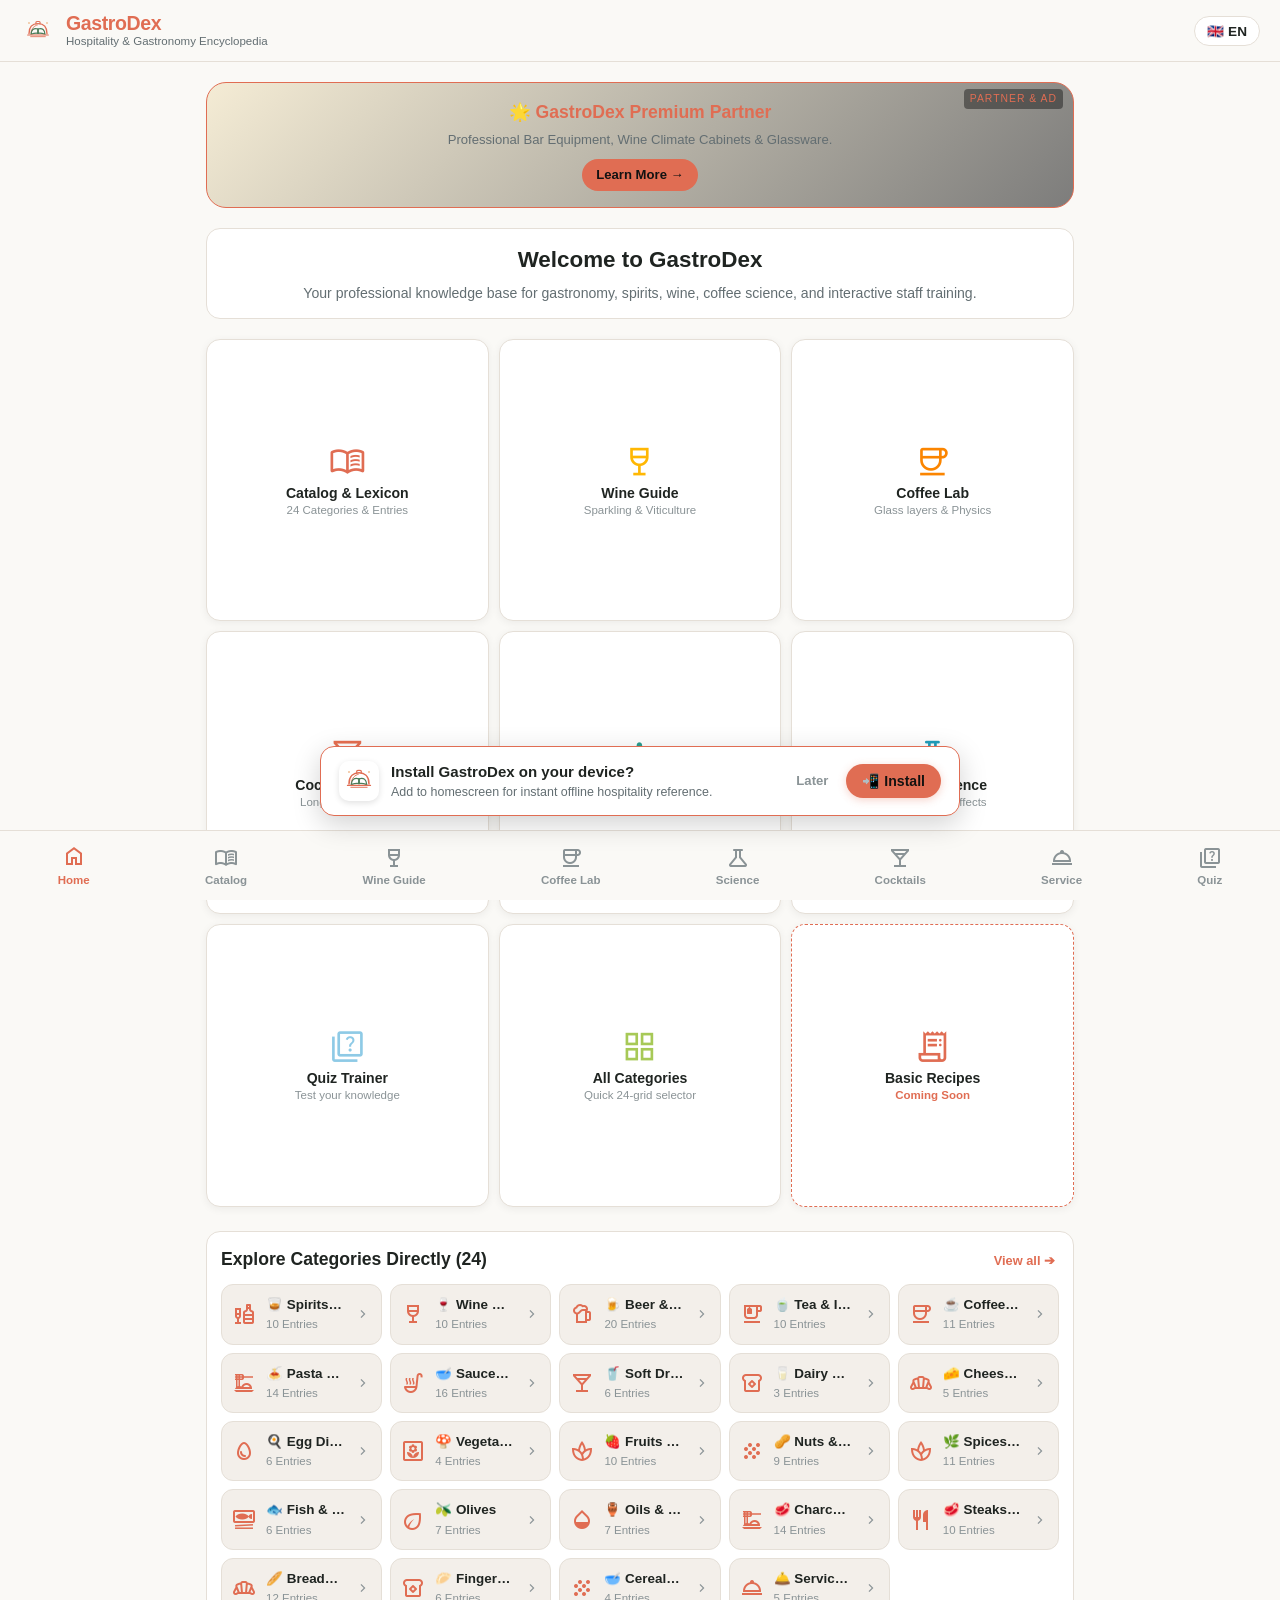
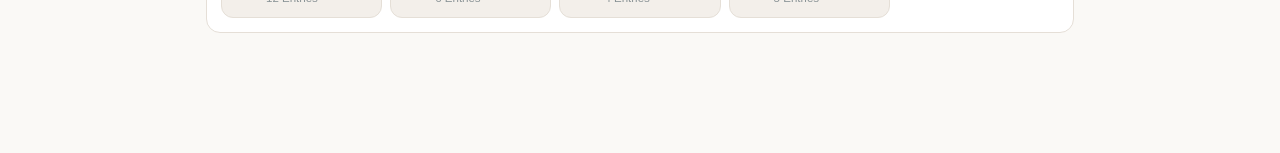
==== commit b96e0337: "feat: add home screen category launcher Introduce a direct category selection grid to the home scree" ====
--- a/app/src/main/assets/pwa/index.html
+++ b/app/src/main/assets/pwa/index.html
@@ -125,6 +125,20 @@
 
       </div>
 
+      <!-- Direct Category Launcher on HomeScreen (Matching Android App Experience) -->
+      <div class="detail-section" style="margin-top: 20px;">
+        <div style="display: flex; justify-content: space-between; align-items: baseline; margin-bottom: 12px;">
+          <h3 style="font-size: 1.1rem; font-weight: 800; color: var(--text-primary); margin: 0;" id="homeDirectCatTitle">
+            Direkte Kategorie-Auswahl
+          </h3>
+          <button onclick="switchTab('catalog')" class="btn-subtle" style="font-size: 0.8rem; font-weight: 700; color: var(--accent-gold); background: none; border: none; cursor: pointer; padding: 4px;" id="homeDirectCatAllBtn">
+            Alle anzeigen ➔
+          </button>
+        </div>
+        <div id="homeCategoryGrid" style="display: grid; grid-template-columns: repeat(auto-fill, minmax(135px, 1fr)); gap: 8px;">
+          <!-- Dynamically injected via renderHomeCategoryLauncher() -->
+        </div>
+      </div>
 
     </div>
   </main>
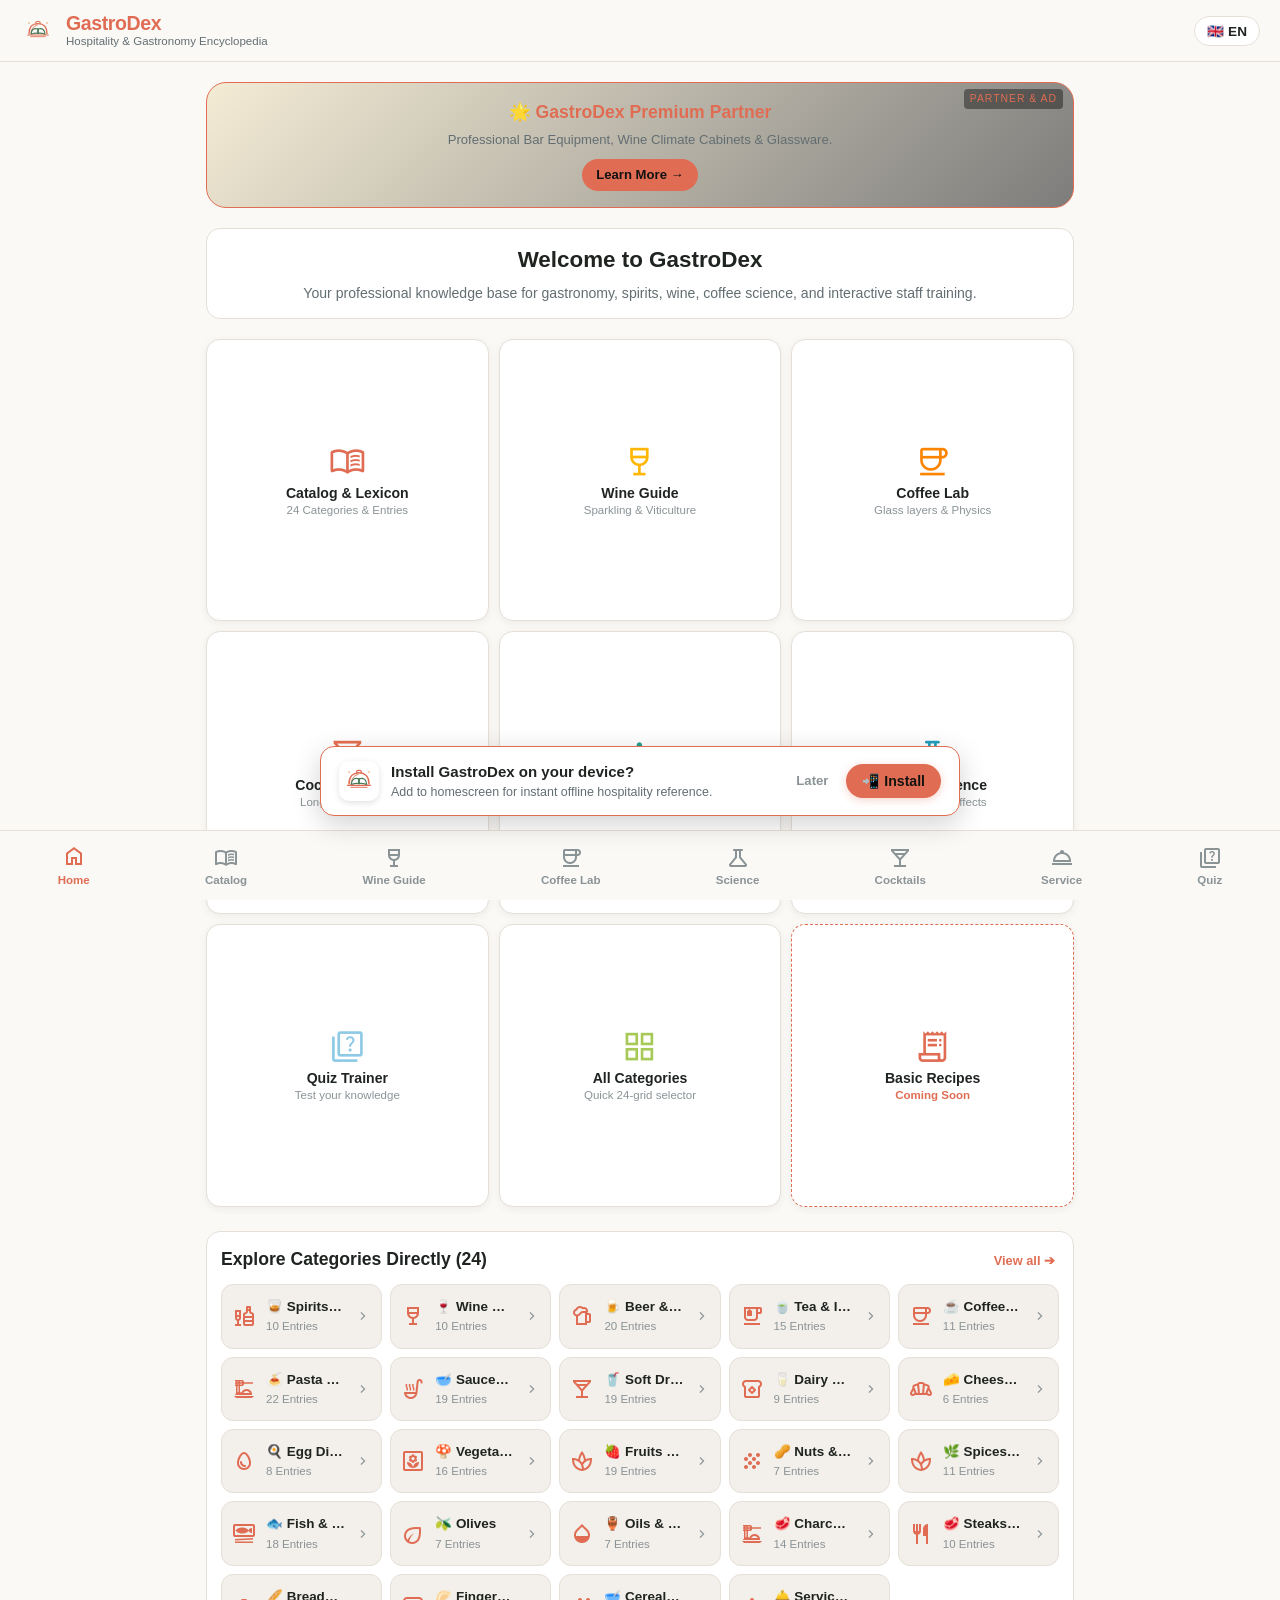
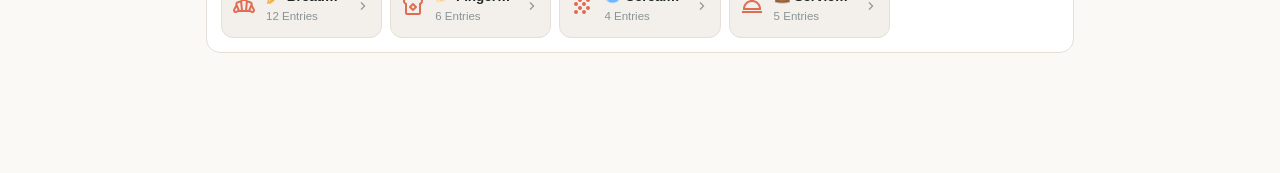
==== commit 5cacb64f: "feat: update catalog to v2.6 and improve UI - Increment catalog version to 26 and add category count" ====
--- a/app/src/main/assets/pwa/index.html
+++ b/app/src/main/assets/pwa/index.html
@@ -131,7 +131,7 @@
           <h3 style="font-size: 1.1rem; font-weight: 800; color: var(--text-primary); margin: 0;" id="homeDirectCatTitle">
             Direkte Kategorie-Auswahl
           </h3>
-          <button onclick="switchTab('catalog')" class="btn-subtle" style="font-size: 0.8rem; font-weight: 700; color: var(--accent-gold); background: none; border: none; cursor: pointer; padding: 4px;" id="homeDirectCatAllBtn">
+          <button onclick="openCategoryGridModal()" class="btn-subtle" style="font-size: 0.8rem; font-weight: 700; color: var(--accent-gold); background: none; border: none; cursor: pointer; padding: 4px;" id="homeDirectCatAllBtn">
             Alle anzeigen ➔
           </button>
         </div>
@@ -481,13 +481,13 @@
 
   <!-- CATEGORY QUICK-GRID MODAL -->
   <div id="categoryGridModal" class="modal-overlay" onclick="closeCategoryGridModal(event)">
-    <div class="modal-card" style="max-width: 600px; max-height: 85vh; display: flex; flex-direction: column;">
+    <div class="modal-card" style="max-width: 600px; max-height: 85vh; display: flex; flex-direction: column;" onclick="event.stopPropagation()">
       <div style="display: flex; justify-content: space-between; align-items: center; margin-bottom: 14px;">
         <h3 id="categoryModalTitle" style="font-size: 1.15rem; font-weight: 800; color: var(--accent-gold); display: flex; align-items: center; gap: 8px;">
           <span class="material-symbols-outlined">grid_view</span>
-          <span>Kategorie-Schnellauswahl (24)</span>
+          <span>Kategorie-Schnellauswahl (24 Fachbereiche)</span>
         </h3>
-        <button class="modal-close-btn" onclick="closeCategoryGridModal()">×</button>
+        <button class="modal-close-btn" onclick="closeCategoryGridModal(event)">×</button>
       </div>
       <p id="categoryModalSub" style="font-size: 0.85rem; color: var(--text-secondary); margin-bottom: 12px;">
         Wähle direkt eine der 24 Fachkategorien aus der Gastronomie-Wissensdatenbank:
@@ -496,7 +496,7 @@
         <!-- Injected via renderCategoryGrid() in app.js -->
       </div>
       <div style="margin-top: 14px; text-align: right;">
-        <button id="categoryModalCloseBtn" class="btn-primary" style="padding: 8px 16px; font-size: 0.85rem;" onclick="closeCategoryGridModal()">Fertig</button>
+        <button id="categoryModalCloseBtn" class="btn-primary" style="padding: 8px 16px; font-size: 0.85rem;" onclick="closeCategoryGridModal(event)">Fertig</button>
       </div>
     </div>
   </div>
